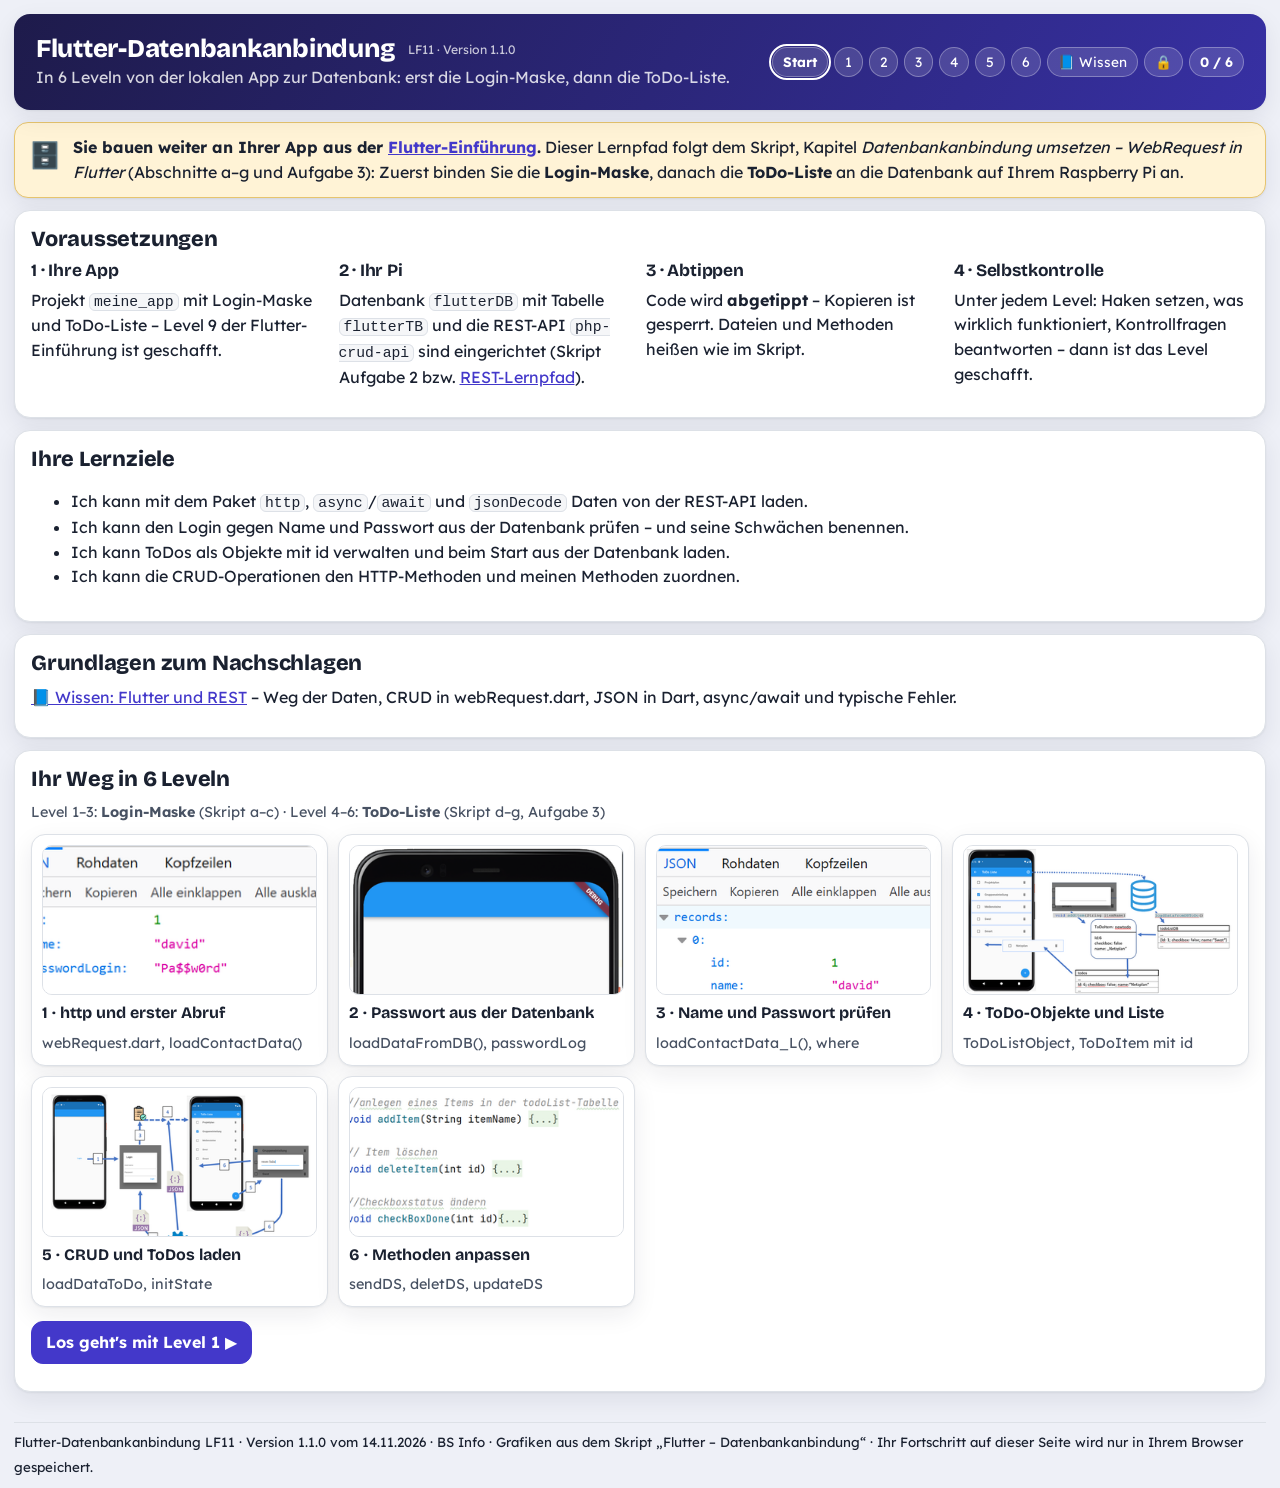
==== docs/datenbank/index.html @ 45075d6f "Datenbankanbindung: Ablaufdiagramm neu als animierte, große Grafik (Level 3, 5, 6; v1.1.0) Co-Author" ====
<!doctype html>
<html lang="de">
<head>
<meta charset="utf-8">
<meta name="viewport" content="width=device-width, initial-scale=1">
<title>Flutter-Datenbankanbindung LF11</title>
<meta name="version" content="1.0.0">
<meta name="description" content="In 6 Leveln Login-Maske und ToDo-Liste einer Flutter-App an eine Datenbank mit REST-API anbinden.">
<style>/* Look der Lernpakete (Lernpaket-Kompass 2).
   Bedienung und Aufbau sind für alle Pakete gleich; jedes Paket bekommt über
   PAKET.welt eine eigene Welt (Farben, Kulisse). Farben nur über Variablen.
   Die Akzentfarbe ist für Handlungsaufforderungen reserviert (Leitfaden C3).
   Schriften: Lexend (Text, für flüssiges Lesen entwickelt) und Bricolage Grotesque
   (Überschriften), beide SIL Open Font License (Lizenztexte in css/schrift/). */
@font-face{font-family:"Lexend";src:url([data-uri]) format("woff2");font-weight:400;font-display:swap}
@font-face{font-family:"Lexend";src:url([data-uri]) format("woff2");font-weight:700;font-display:swap}
@font-face{font-family:"Bricolage Grotesque";src:url([data-uri]) format("woff2");font-weight:700;font-display:swap}
@font-face{font-family:"Bricolage Grotesque";src:url([data-uri]) format("woff2");font-weight:800;font-display:swap}

:root{
  --card:#ffffff; --card2:#f5f6f8; --ink:#1a2130; --ink-soft:#485263; --muted:#6a7383; --line:#dde1e7;
  --ok:#178a4c; --ok-soft:#e3f4ea; --bad:#c93c3c; --bad-soft:#fce9e9; --warn:#a06c00; --warn-soft:#fff3d6;
  --canvas:#fbfcfd; --grid:#e8ebf0;
  --shadow:0 1px 2px rgba(20,30,50,.06),0 8px 24px rgba(20,30,50,.08); --r:16px;
  --schrift:"Lexend",system-ui,-apple-system,"Segoe UI",Roboto,Arial,sans-serif;
  --titel:"Bricolage Grotesque","Lexend",system-ui,sans-serif;
  /* Welt (Standard: technik) – wird über [data-thema] oder PAKET.welt.farbe überschrieben */
  --accent:#4338ca; --accent-ink:#fff; --accent-soft:#e8e7fb; --bg:#eef0f7;
  --kopf-a:#1e1b4b; --kopf-b:#3730a3; --deko:#22d3ee;
  --k1:#e3e5f3; --k2:#cfd2ea; --k3:#b9bde0;
}
[data-thema="wirtschaft"]{--accent:#0f766e;--accent-soft:#dcf1ee;--bg:#f4f0e8;--kopf-a:#0b3d3a;--kopf-b:#0f766e;--deko:#f59e0b;--k1:#ece4d6;--k2:#dfd3bf;--k3:#cdbfa7}
[data-thema="technik"]{--accent:#4338ca;--accent-soft:#e8e7fb;--bg:#eef0f7;--kopf-a:#1e1b4b;--kopf-b:#3730a3;--deko:#22d3ee;--k1:#e3e5f3;--k2:#cfd2ea;--k3:#b9bde0}
[data-thema="sprache"]{--accent:#be185d;--accent-soft:#fbe4ef;--bg:#f8f1f4;--kopf-a:#4a0d2e;--kopf-b:#9d174d;--deko:#fbbf24;--k1:#f1e2e9;--k2:#e6cdd9;--k3:#d6b3c4}
[data-thema="natur"]{--accent:#15803d;--accent-soft:#e0f2e6;--bg:#f0f4ec;--kopf-a:#0f3d22;--kopf-b:#166534;--deko:#facc15;--k1:#dfead7;--k2:#c9dcbd;--k3:#afc9a1}
[data-thema="gesundheit"]{--accent:#0e7490;--accent-soft:#dbf0f5;--bg:#eef5f6;--kopf-a:#0c3a47;--kopf-b:#0e7490;--deko:#fb7185;--k1:#dcebee;--k2:#c4dde2;--k3:#a9ccd3}
[data-thema="gestaltung"]{--accent:#c2410c;--accent-soft:#fde7dc;--bg:#f8f1ea;--kopf-a:#3b1306;--kopf-b:#9a3412;--deko:#a78bfa;--k1:#f1e3d6;--k2:#e6cfbb;--k3:#d6b59b}

*{box-sizing:border-box}
html,body{margin:0;color:var(--ink);background:var(--bg);font-family:var(--schrift);font-size:16px;line-height:1.55}
.app{max-width:1240px;margin:0 auto;padding:14px;display:flex;flex-direction:column;gap:12px;min-height:100vh}
.card{background:var(--card);border:1px solid var(--line);border-radius:var(--r);box-shadow:var(--shadow);padding:16px}
h1,h2,h3{font-family:var(--titel);letter-spacing:-.01em;line-height:1.2}
h1{font-size:1.6rem;margin:0;font-weight:800}
h2{font-size:1.35rem;margin:0 0 .5rem;font-weight:800}
h3{font-size:1.08rem;margin:1rem 0 .4rem;font-weight:700}
p{margin:.4rem 0 .7rem}
code{font-family:ui-monospace,Consolas,"Cascadia Mono",monospace;font-size:.92em;background:var(--card2);border:1px solid var(--line);border-radius:6px;padding:0 4px}

/* ---------- Kopf mit Welt ---------- */
.kopf{position:relative;overflow:hidden;display:flex;align-items:center;gap:16px;flex-wrap:wrap;color:#fff;border:0;min-height:96px;
  background:linear-gradient(120deg,var(--kopf-a),var(--kopf-b))}
.kopf .kopf-kulisse{position:absolute;inset:0;pointer-events:none;opacity:.22;--k1:rgba(255,255,255,.55);--k2:rgba(255,255,255,.8);--k3:#fff}
.kopf .kopf-kulisse svg{position:absolute;right:0;bottom:0;height:100%;width:62%}
.kopf>*{position:relative}
.kopf .logo{flex:0 0 auto}
.kopf .logo svg{display:block}
.kopf .titel{flex:1;min-width:200px}
.kopf h1{color:#fff}
.unter{color:rgba(255,255,255,.82)}
.version{font-family:var(--schrift);font-size:.48em;font-weight:400;color:rgba(255,255,255,.75);margin-left:.6em;white-space:nowrap;vertical-align:middle;letter-spacing:0}
.fortschritt{display:flex;gap:6px;flex-wrap:wrap;align-items:center}
.kopf .chip{background:rgba(255,255,255,.14);border-color:rgba(255,255,255,.3);color:#fff}
.kopf .chip.ok{background:rgba(255,255,255,.95);color:var(--ok);border-color:#fff}
.kopf button{background:rgba(255,255,255,.14);border-color:rgba(255,255,255,.35);color:#fff}
.kopf button:hover{background:rgba(255,255,255,.24);border-color:#fff}
.druckfuss{margin-top:18px;border-top:1px solid var(--line);padding-top:6px}
.chip{display:inline-flex;align-items:center;gap:6px;border-radius:999px;padding:3px 10px;font-size:.85rem;background:var(--card2);border:1px solid var(--line);color:var(--ink-soft)}
.chip.ok{background:var(--ok-soft);border-color:var(--ok);color:var(--ok)}

/* ---------- Navigation ---------- */
.tabs{display:flex;gap:6px;flex-wrap:wrap;padding:8px}
.tabs button{flex:0 0 auto;border-radius:999px;font-weight:700}
.tabs button.aktiv{background:var(--ink);color:#fff;border-color:var(--ink)}
.tabs button[aria-disabled="true"]{opacity:.5}
.pfad{display:flex;gap:0;align-items:center;flex-wrap:wrap;margin:0 0 4px;padding:0;list-style:none}
.pfad li{display:flex;align-items:center}
.pfad li+li::before{content:"";width:22px;height:3px;background:var(--line);border-radius:2px;margin:0 2px}
.pfad li.fertig+li::before{background:var(--ok)}
.pfad button{display:flex;align-items:center;gap:8px;border-radius:999px;padding:5px 12px 5px 5px;min-height:38px;background:var(--card);font-size:.92rem}
.pfad .nr{width:28px;height:28px;border-radius:50%;display:inline-flex;align-items:center;justify-content:center;background:var(--card2);border:2px solid var(--line);font-weight:700;font-size:.85rem}
.pfad li.fertig .nr{background:var(--ok);border-color:var(--ok);color:#fff}
.pfad button.aktiv{border-color:var(--ink);box-shadow:0 0 0 2px var(--ink) inset}
.pfad button.aktiv .nr{background:var(--ink);border-color:var(--ink);color:#fff}
.pfad .skip{font-size:.78rem;color:var(--muted)}
@media (max-width:760px){.pfad .titeltext{display:none}.pfad button.aktiv .titeltext{display:inline}}
main{display:block;outline:none}
main>*+*{margin-top:12px}
main:focus,main[tabindex]:focus-visible{outline:none}

/* ---------- Station: Mission, Bühne, Notiz ---------- */
.st-kopf{display:flex;align-items:flex-end;gap:12px;flex-wrap:wrap;justify-content:space-between;margin-bottom:8px}
.st-kopf .ort{font-size:.85rem;color:var(--muted);font-weight:700;text-transform:uppercase;letter-spacing:.05em}
.st-kopf h2{margin:0}
.mission{display:flex;gap:12px;align-items:flex-end;margin:0 0 12px}
.mission .mission-bild{width:74px;flex:0 0 auto}
.mission .mission-bild svg{display:block;width:100%;height:auto}
.mission .blase{position:relative;background:var(--accent-soft);border:2px solid var(--accent);border-radius:16px 16px 16px 4px;padding:10px 14px;font-size:1.04rem;max-width:820px}
@media (max-width:600px){.mission .mission-bild{width:48px}.mission{gap:8px}}
.mission .blase .name{display:block;font-size:.78rem;color:var(--accent);text-transform:uppercase;letter-spacing:.06em}
.sr{position:absolute;width:1px;height:1px;overflow:hidden;clip:rect(0 0 0 0);white-space:nowrap}
.mission .blase .reaktion:empty{display:none}
.mission .blase .reaktion .leitfrage{color:var(--ink);border-top:1px dashed var(--accent);padding-top:4px;margin-top:6px}
.mission .blase .leitfrage{display:block;font-weight:400;font-size:.9rem;color:var(--ink-soft);margin-top:4px}
.buehne-raster{display:grid;grid-template-columns:minmax(0,1fr) 300px;gap:12px;align-items:start}
.buehne-raster.ohne-notiz{grid-template-columns:minmax(0,1fr)}.buehne-raster.ohne-notiz>.notiz{display:none}
@media (max-width:980px){.buehne-raster{grid-template-columns:1fr}}
.buehne{background:var(--canvas);border:1px solid var(--line);border-radius:14px;padding:12px;min-height:320px;position:relative}
.buehne.demo{outline:3px dashed var(--deko);outline-offset:3px}
.notiz{display:flex;flex-direction:column;gap:10px;position:sticky;top:8px}
.notiz>.feld{background:var(--card);border:1px solid var(--line);border-radius:12px;padding:10px 12px}
.notiz .feldtitel{font-size:.78rem;font-weight:700;text-transform:uppercase;letter-spacing:.06em;color:var(--muted);margin-bottom:4px}
.notiz .live{border-color:var(--accent);background:var(--accent-soft)}
.notiz .live:empty{display:none}
.notiz details{margin:0;background:var(--card)}
.steuerung{display:flex;gap:8px;flex-wrap:wrap;align-items:center}
button.zeig{border-color:var(--deko);background:var(--card)}
button.zeig::before{content:"▶ ";color:var(--accent)}
.demoschritt{border-left:4px solid var(--deko);padding-left:10px}
.demoschritt .warum{color:var(--ink-soft);font-size:.92rem}
.nach{margin-top:12px}
.nach>details.check{background:var(--card)}
.nach>details.check[open]{background:var(--card)}
.zusatz{display:grid;grid-template-columns:repeat(auto-fit,minmax(260px,1fr));gap:10px;margin-top:10px}

/* ---------- Start: Szene mit Figur ---------- */
.hero{position:relative;border-radius:var(--r);overflow:hidden;background:linear-gradient(180deg,var(--card),var(--k1));border:1px solid var(--line);box-shadow:var(--shadow);isolation:isolate}
.hero .kit-kulisse{position:absolute;inset:0;width:100%;height:100%;z-index:-1;opacity:.9}
.hero-inhalt{display:flex;gap:18px;align-items:flex-end;padding:20px 20px 0;min-height:260px}
.hero-figur{width:170px;flex:0 0 auto}
.hero-figur svg{display:block;width:100%;height:auto}
.hero-text{flex:1;align-self:center;background:var(--card);border:2px solid var(--ink);border-radius:18px 18px 18px 4px;padding:14px 18px;margin-bottom:24px;box-shadow:var(--shadow);max-width:760px}
.hero-text .name{font-size:.8rem;font-weight:700;text-transform:uppercase;letter-spacing:.06em;color:var(--accent)}
.hero-text h2{font-size:1.7rem;margin:.1rem 0 .4rem}
@media (max-width:700px){.hero-inhalt{flex-direction:column;align-items:flex-start}.hero-figur{width:110px;order:2}.hero-text{margin-bottom:0}}

/* ---------- Spielrahmen (optional) ---------- */
.karte-mission{display:grid;grid-template-columns:minmax(0,1fr) minmax(0,1.3fr);gap:14px;align-items:center}
@media (max-width:860px){.karte-mission{grid-template-columns:1fr}}
@media (max-width:600px){.weltkarte text{font-size:20px}}
.weltkarte{position:relative;isolation:isolate;background:linear-gradient(160deg,var(--accent-soft),var(--card));border:1px solid var(--line);border-radius:14px;padding:10px;overflow:hidden}
.weltkarte>svg:last-child{position:relative;width:100%;height:auto;display:block}
.weltkarte .kit-kulisse{position:absolute;inset:0;width:100%;height:100%;opacity:.55}
.weltkarte .ort-knoten{cursor:pointer}
.weltkarte .ort-knoten:focus{outline:none}
.weltkarte .ort-knoten:focus-visible circle.ring{stroke:var(--ink);stroke-width:4}
.spielstand{font-family:var(--titel);font-weight:800}

/* ---------- Bedienelemente ---------- */
.auftrag{background:var(--accent-soft);border-left:5px solid var(--accent);border-radius:10px;padding:10px 14px;margin-bottom:12px;font-weight:700}
.auftrag .was{display:block;font-size:.8rem;text-transform:uppercase;letter-spacing:.06em;color:var(--accent);font-weight:700}
.raster{display:grid;grid-template-columns:minmax(0,1fr);gap:12px;align-items:start}
button{font:inherit;cursor:pointer;border-radius:12px;border:1px solid var(--line);background:var(--card2);color:var(--ink);padding:8px 14px;min-height:42px}
button:hover{border-color:var(--ink-soft)}
button:focus-visible,[tabindex]:focus-visible,input:focus-visible,textarea:focus-visible,select:focus-visible{outline:3px solid var(--accent);outline-offset:2px}
button.primaer{background:var(--accent);border-color:var(--accent);color:var(--accent-ink);font-weight:700}
button.primaer:hover{filter:brightness(1.08)}
button.lernheft-knopf{font-weight:700;border-width:2px;border-color:var(--accent)}
.lernheft-karte{border-left:4px solid var(--accent)}
button:disabled{opacity:.5;cursor:not-allowed}
.leiste{position:sticky;bottom:8px;display:flex;align-items:center;gap:10px;justify-content:flex-end;z-index:5}
.leiste .info{flex:1;color:var(--ink-soft);font-size:.92rem}
.fuss{color:var(--muted);font-size:.8rem;text-align:center}
.msg{border-radius:12px;padding:10px 12px;margin:.6rem 0;border:1px solid var(--line);background:var(--card2)}
.msg.ok{background:var(--ok-soft);border-color:var(--ok)}
.msg.bad{background:var(--bad-soft);border-color:var(--bad)}
.msg.warn{background:var(--warn-soft);border-color:var(--warn)}
.figur{display:flex;gap:10px;align-items:flex-end;margin:.6rem 0}
.figur .avatar{width:64px;flex:0 0 auto}
.figur .avatar svg{display:block;width:100%;height:auto}
.figur .blase{background:var(--card2);border:1px solid var(--line);border-radius:14px 14px 14px 4px;padding:10px 12px;position:relative}
.figur .name{font-size:.8rem;color:var(--muted);font-weight:700}
.badge{display:inline-block;font-size:.75rem;font-weight:700;border-radius:999px;padding:2px 8px;background:var(--card2);border:1px solid var(--line);color:var(--ink-soft);vertical-align:middle}
.badge.zaehlt-nicht{background:var(--warn-soft);border-color:var(--warn);color:var(--warn)}
details{border:1px solid var(--line);border-radius:12px;padding:8px 12px;margin:.6rem 0;background:var(--card2)}
details summary{cursor:pointer;font-weight:700}
.beispiel ol{margin:.4rem 0;padding-left:1.4rem}
.beispiel .warum,.warum{color:var(--ink-soft);font-size:.92rem}
.frage{border:1px solid var(--line);border-radius:12px;padding:12px;margin:.7rem 0;background:var(--card)}
.frage .ftext{font-weight:700;margin-bottom:.5rem}
.frage label.opt{display:flex;gap:8px;align-items:flex-start;padding:7px 9px;border-radius:10px;border:1px solid var(--line);cursor:pointer;margin:4px 0;background:var(--card)}
.frage label.opt:hover{border-color:var(--ink-soft)}
.frage label.opt:has(input:checked){border-color:var(--accent);background:var(--accent-soft)}
.frage label.opt.richtig{border-color:var(--ok);background:var(--ok-soft)}
.frage label.opt.falsch{border-color:var(--bad);background:var(--bad-soft)}
.frage .ofb{display:block;font-size:.9rem;color:var(--ink-soft);margin-left:28px}
input[type=text],input[type=number],textarea,select{font:inherit;border:1px solid var(--line);border-radius:10px;padding:7px 9px;background:#fff;color:var(--ink)}
.frage .zuordnen{display:grid;grid-template-columns:minmax(0,1fr) minmax(0,1fr);gap:6px 10px;align-items:center}
.frage .zuordnen select{width:100%}
.frage .knoepfe{display:flex;gap:8px;margin-top:.6rem;flex-wrap:wrap}
.hotspot svg{width:100%;max-width:560px;height:auto;display:block;touch-action:manipulation}
.hotspot .bereich{fill:transparent;stroke:transparent;stroke-width:3;cursor:pointer}
.hotspot .bereich:hover,.hotspot .bereich:focus{stroke:var(--ink-soft)}
.hotspot .bereich.gewaehlt{stroke:var(--accent);fill:rgba(47,111,222,.12)}
.hotspot .bereich.richtig{stroke:var(--ok);fill:rgba(31,157,85,.15)}
.hotspot .bereich.falsch{stroke:var(--bad);fill:rgba(214,69,69,.12)}
.tipps button{margin-right:6px}
.balken{height:10px;border-radius:999px;background:var(--grid);overflow:hidden}
.balken > span{display:block;height:100%;background:var(--ink-soft)}
.balken.ok > span{background:var(--ok)}
.balken.mittel > span{background:var(--warn)}
.lzzeile{display:grid;grid-template-columns:minmax(0,1fr) 140px 150px;gap:10px;align-items:center;padding:8px 0;border-bottom:1px solid var(--line)}
.lzzeile.se{grid-template-columns:minmax(0,1fr) auto}
@media (max-width:760px){.lzzeile,.lzzeile.se{grid-template-columns:1fr}}
.skala{display:flex;gap:4px;flex-wrap:wrap}
.skala label{border:1px solid var(--line);border-radius:10px;padding:4px 10px;cursor:pointer;background:var(--card2);white-space:nowrap}
.skala input{position:absolute;opacity:0;width:1px;height:1px}
.skala input:checked + span{font-weight:700}
.skala label:has(input:checked){background:var(--ink);color:#fff;border-color:var(--ink)}
.skala label:has(input:focus-visible){outline:3px solid var(--accent);outline-offset:2px}
.seite .card{position:sticky;top:8px}
.merk{display:grid;grid-template-columns:minmax(0,1fr) minmax(0,1fr);gap:8px 14px}
@media (max-width:700px){.merk{grid-template-columns:1fr}}
.merk textarea{width:100%;min-height:2.6em}
.muster{background:var(--ok-soft);border:1px solid var(--ok);border-radius:10px;padding:6px 9px}
.gesperrt{color:var(--muted)}
.klein{font-size:.88rem;color:var(--ink-soft)}
.noprint{}
table.tab{border-collapse:collapse;width:100%}
table.tab td,table.tab th{border:1px solid var(--line);padding:6px 8px;text-align:left;vertical-align:top}
.selbst,.mitdenken{border:1px dashed var(--ink-soft);border-radius:12px;padding:8px 10px;margin:.5rem 0;background:var(--card)}
.selbst textarea,.mitdenken textarea{width:100%;margin:.4rem 0}
.glossar-box{margin-top:1rem}
dl.glossar{margin:.4rem 0;display:grid;grid-template-columns:max-content minmax(0,1fr);gap:4px 12px}
dl.glossar dt{font-weight:700}
dl.glossar dd{margin:0}
@media (max-width:600px){dl.glossar{grid-template-columns:1fr}dl.glossar dd{margin-bottom:6px}}
@media (prefers-reduced-motion:reduce){*{animation:none!important;transition:none!important}}
@media print{
  .tabs,.leiste,.kopf .fortschritt,.noprint{display:none!important}
  .app{max-width:none;padding:0}
  .card{box-shadow:none}
  .kopf{color:#000;background:none;border:1px solid #ccc}.kopf h1,.unter,.version{color:#000}.kopf .kopf-kulisse{display:none}
}

/* ---------- Spielmodus (PAKET.spielwelt) ---------- */
.spielkarte{padding:10px}
.spielbuehne{position:relative;min-height:560px;border-radius:14px;overflow:hidden;background:var(--canvas);border:1px solid var(--line)}
.zwischenbilanz[hidden]{display:none}
</style>
<style>
.app{max-width:1280px}
.kopf{padding:20px 22px}
.kopf a.chip{text-decoration:none}
.kopf a.chip.ok{background:rgba(255,255,255,.95);color:var(--ok);border-color:#fff}
.kopf a.chip.aktiv{outline:2px solid #fff;outline-offset:1px;font-weight:700}
.zaehler{font-weight:700}
a{color:var(--accent)}
.sr{position:absolute;left:-9999px}
.klein{font-size:.9rem;color:var(--ink-soft)}
.knopf{display:inline-flex;align-items:center;gap:6px;border-radius:12px;border:1px solid var(--line);background:var(--card2);
  color:var(--ink);padding:8px 14px;min-height:42px;text-decoration:none;font-weight:700}
.knopf.primaer{background:var(--accent);border-color:var(--accent);color:var(--accent-ink)}
.ansicht{display:flex;flex-direction:column;gap:12px}
.js .ansicht[hidden]{display:none}
.level-kopf{display:flex;gap:14px;align-items:center}
.level-kopf h2{margin:0}
.nummer{flex:0 0 52px;height:52px;border-radius:14px;display:grid;place-items:center;font-family:var(--titel);
  font-weight:800;font-size:1.5rem;background:var(--accent);color:#fff}
.level.fertig .nummer{background:var(--ok)}
.stich{margin:0;color:var(--muted)}
.level-raster{display:grid;grid-template-columns:minmax(0,1fr) 380px;gap:12px;align-items:start}
.lp-seite{display:flex;flex-direction:column;gap:12px;position:sticky;top:12px}
.lp-seite h3,.grafik h3{margin-top:0}
.lp-auftrag{min-width:0}
.handys{display:flex;gap:10px;justify-content:center}
.handy{margin:0;flex:1;max-width:220px;min-width:0;text-align:center}
.handy .rahmen{display:block;width:100%;position:relative;background:#1a2130;border:0;border-radius:22px;padding:8px;
  box-shadow:var(--shadow);cursor:zoom-in;min-height:0}
.handy .rahmen:hover{background:#1a2130;outline:3px solid var(--accent)}
.bild{display:block;position:relative;border-radius:14px;overflow:hidden;background:#fff}
.bild img{display:block;width:100%;height:auto}
.marke{position:absolute;border:2px solid #f59e0b;border-radius:4px;box-shadow:0 0 0 1px rgba(255,255,255,.8);pointer-events:auto}
.marke-nr{position:absolute;transform:translate(-2px,-2px);min-width:18px;height:18px;border-radius:9px;background:#f59e0b;color:#1a2130;
  font-size:12px;font-weight:800;line-height:18px;text-align:center;box-shadow:0 1px 3px rgba(0,0,0,.35)}
.marke.marke-hl{border-width:3px;background:rgba(245,158,11,.22)}
.marke-nr.marke-hl{transform:translate(-2px,-2px) scale(1.25)}
.lupe{position:absolute;right:12px;bottom:12px;background:rgba(255,255,255,.9);border-radius:50%;width:28px;height:28px;
  display:grid;place-items:center;font-size:14px}
.auftrags-kasten{background:#fdecec;border:2px solid #f3b4b4;border-left:6px solid #d9534f;border-radius:14px;
  padding:4px 16px 8px;margin:12px 0}
.auftrags-kasten h3{color:#b42318;margin-top:.6rem}
.auftrags-kasten h3::before{content:"✏️ "}
.auftrags-kasten :not(pre)>code{background:#fff;color:#1a2130}
.ausschnitt{margin-top:8px;text-align:left}
.ausschnitt-titel{display:block;font-size:.78rem;font-weight:700;color:var(--ink-soft);margin-bottom:3px}
.ausschnitt-bild{display:block;width:100%;background-repeat:no-repeat;border:2px solid #f59e0b;border-radius:10px;background-color:#fef7ff}
.marken-legende{list-style:none;margin:6px 0 0;padding:0;text-align:left;font-size:.8rem;line-height:1.3}
.marken-legende li{display:flex;gap:6px;padding:3px 4px;border-radius:6px;cursor:default}
.marken-legende li span{color:#b45309;font-weight:800}
.marken-legende li.marke-hl{background:rgba(245,158,11,.2)}
#gross{border:0;border-radius:18px;padding:16px;max-width:min(860px,94vw);box-shadow:var(--shadow)}
#gross::backdrop{background:rgba(15,20,35,.6)}
.gross-inhalt{display:grid;grid-template-columns:minmax(0,360px) minmax(0,1fr);gap:18px;align-items:start}
.gross-inhalt .bild{border:8px solid #1a2130;border-radius:22px}
.gross-inhalt .marken-legende{font-size:.95rem}
.gross-inhalt h3{margin-top:0}
#gross form{text-align:right;margin-top:10px}
@media (max-width:600px){.gross-inhalt{grid-template-columns:1fr}}
.handy figcaption{font-size:.82rem;color:var(--ink-soft);margin-top:6px;line-height:1.3}
/* Widget-Baum */
.baum,.baum ul{list-style:none;margin:0;padding:0}
.baum ul{margin-left:14px;padding-left:12px;border-left:2px solid var(--line)}
.baum li{position:relative;padding:3px 0}
.baum ul>li::before{content:"";position:absolute;left:-12px;top:16px;width:10px;border-top:2px solid var(--line)}
.knoten{display:inline-flex;flex-wrap:wrap;align-items:baseline;gap:6px;padding:3px 9px;border-radius:9px;
  border:1px solid var(--line);background:var(--card2);font-size:.86rem}
.knoten small{color:var(--muted);font-size:.78rem}
.knoten.stateless{background:#e3eefc;border-color:#9fc0ef}
.knoten.stateful{background:#fde7dc;border-color:#f0a98a}
.knoten.state{background:#fff3d6;border-color:#e6c46e}
.knoten.neu{box-shadow:0 0 0 2px var(--accent)}
.neu-marke{font-style:normal;font-size:.68rem;font-weight:700;color:#fff;background:var(--accent);border-radius:6px;padding:0 5px}
.legende{display:flex;gap:6px;flex-wrap:wrap;margin:.8rem 0 0}
/* Grafiken */
.kette{display:flex;flex-wrap:wrap;align-items:stretch;gap:8px}
.schritt-box{flex:1 1 120px;display:flex;flex-direction:column;gap:2px;padding:10px 12px;border-radius:12px;
  background:var(--accent-soft);border:1px solid var(--line)}
.schritt-box b{font-family:ui-monospace,Consolas,monospace;font-size:.92rem}
.schritt-box span{font-size:.84rem;color:var(--ink-soft)}
.pfeil{align-self:center;font-size:1.4rem;color:var(--accent);font-weight:800}
.pfeil.kreis{font-size:.95rem}
.schachtel{border-radius:12px;padding:30px 14px 14px;position:relative;border:2px dashed var(--ink-soft)}
.schachtel .etikett{position:absolute;top:6px;left:10px;font-size:.8rem;font-weight:700;font-family:ui-monospace,monospace}
.s1{background:#fff;max-width:520px}.s2{background:#bdbdbd;border-style:solid}.s3{background:#d6d6d6}
.s4{background:#fff;border:2px solid var(--ink);padding:8px;text-align:center;font-weight:700;max-width:140px;margin:auto}
.zwei{display:flex;gap:10px;align-items:center;flex-wrap:wrap}
.kasten{flex:1 1 220px;padding:12px 14px;border-radius:14px;border:2px solid var(--line);background:var(--card2)}
.kasten b{display:block;font-family:ui-monospace,monospace}
.kasten small{color:var(--ink-soft)}
.kasten ul{margin:.4rem 0 0;padding-left:1.1rem;font-size:.9rem}
.kasten.stateful{background:#fde7dc;border-color:#f0a98a}
.kasten.state{background:#fff3d6;border-color:#e6c46e}
.kasten.stateless{background:#e3eefc;border-color:#9fc0ef}
.kasten table{margin-top:6px;font-size:.88rem}
.verbindung{display:flex;flex-direction:column;align-items:center;font-size:1.6rem;color:var(--accent);font-weight:800}
.verbindung code{font-size:.8rem}
.ebenen{display:flex;flex-direction:column;gap:8px;max-width:640px}
.ebenen .kasten{flex:none}
.runter{display:flex;justify-content:space-between;gap:10px;flex-wrap:wrap;font-size:.88rem;padding:4px 18px}
.runter span{color:var(--accent);font-weight:700}
.runter .hoch{color:var(--ok)}
.reihe-demo{display:flex;gap:6px;max-width:560px;border:2px dashed var(--ink-soft);border-radius:12px;padding:8px}
.zelle{display:flex;flex-direction:column;align-items:center;justify-content:center;gap:4px;padding:8px 10px;
  border-radius:10px;background:var(--card2);border:1px solid var(--line);font-size:1.1rem}
.zelle.breit{flex:1;align-items:flex-start;background:var(--accent-soft)}
.zelle small{font-size:.74rem;color:var(--ink-soft)}
.cb{width:18px;height:18px;border:2px solid var(--ink);border-radius:3px}
.liste-demo{display:flex;flex-wrap:wrap;gap:6px;align-items:center;margin-top:12px}
.idx{border:1px solid var(--line);background:var(--card2);border-radius:8px;padding:4px 8px;font-family:ui-monospace,monospace;font-size:.86rem}
.idx i{color:var(--muted);font-style:normal;margin-right:4px}
.kl{background:#e3eefc;border:1px solid #9fc0ef;border-radius:8px;padding:4px 8px;font-size:.86rem}
.lp-fuss{display:flex;justify-content:space-between;align-items:center;gap:10px;flex-wrap:wrap}
.pruefen{display:flex;gap:10px;align-items:center;flex-wrap:wrap}
.level.fertig button.erledigt{background:var(--ok);border-color:var(--ok);color:#fff}
pre{background:#1a2130;color:#e8ebf0;border-radius:12px;padding:12px 14px;overflow-x:auto;font-size:.86rem}
pre code{background:none;border:0;color:inherit;padding:0}
blockquote{margin:.8rem 0;padding:10px 14px;border-left:4px solid var(--deko);background:var(--accent-soft);border-radius:0 12px 12px 0}
blockquote p{margin:0}
table{border-collapse:collapse;width:100%}
td,th{border:1px solid var(--line);padding:5px 9px;text-align:left;vertical-align:top}
th{background:var(--card2)}
summary{cursor:pointer;font-weight:700}
details.loesung{margin-top:14px;border-color:var(--ok)}
.start-raster{display:grid;grid-template-columns:repeat(auto-fit,minmax(230px,1fr));gap:12px}
.start-raster h3{margin-top:0}
.uebersicht{display:grid;grid-template-columns:repeat(4,minmax(0,1fr));gap:10px}
.uebersicht a{display:flex;flex-direction:column;gap:6px;text-decoration:none;color:var(--ink);background:var(--card);
  border:1px solid var(--line);border-radius:14px;padding:10px;box-shadow:var(--shadow)}
.uebersicht img{width:100%;height:150px;object-fit:cover;object-position:top;border-radius:10px;border:1px solid var(--line)}
.uebersicht b{font-family:var(--titel)}
.uebersicht .fertig-marke{display:none;color:var(--ok);font-weight:700;font-size:.85rem}
.uebersicht a.ok .fertig-marke{display:inline}
.echt{display:flex;gap:12px;align-items:flex-start;background:var(--warn-soft);border:1px solid #e6c46e;border-radius:14px;padding:12px 14px}
.echt span{font-size:1.6rem}
/* ---------- Wissensseite ---------- */
.inhalt-navi{display:flex;flex-wrap:wrap;gap:6px}
.inhalt-navi a{text-decoration:none;border:1px solid var(--line);background:var(--card2);border-radius:999px;padding:4px 12px;font-size:.88rem}
.anatomie{display:grid;grid-template-columns:minmax(0,1.1fr) minmax(0,1fr);gap:14px;align-items:start}
.anatomie pre{margin:0}
.zwei-code>div pre+.code-titel{margin-top:12px}
.code-titel{margin:0 0 4px;font-weight:700;font-size:.85rem;display:inline-block;padding:2px 10px;border-radius:8px}
.code-titel.stateful{background:#fde7dc}.code-titel.state{background:#fff3d6}
.m{display:inline-block;width:1.4em;color:#fbbf24;font-weight:700}
.marken{margin:0;padding-left:0;list-style:none;counter-reset:m}
.marken li{counter-increment:m;position:relative;padding:6px 0 6px 34px;border-bottom:1px solid var(--line);font-size:.93rem}
.marken li::before{content:counter(m);position:absolute;left:0;top:6px;width:24px;height:24px;border-radius:50%;
  background:#fbbf24;color:#1a2130;font-weight:800;display:grid;place-items:center;font-size:.8rem}
.vergleich th.stateless{background:#e3eefc}.vergleich th.stateful{background:#fde7dc}
.vergleich-bild{margin-top:10px}
.leben{display:flex;flex-direction:column;gap:6px;max-width:620px;margin:10px 0}
.station{display:flex;flex-direction:column;padding:10px 14px;border-radius:12px;background:var(--card2);border:1px solid var(--line);position:relative}
.station b{font-family:ui-monospace,monospace}
.station span{font-size:.88rem;color:var(--ink-soft)}
.station+.station::before{content:"↓";position:absolute;top:-17px;left:22px;color:var(--accent);font-weight:800}
.station.schleife{background:var(--accent-soft);border-color:var(--accent)}
.zurueck{margin-top:6px;font-size:.88rem;color:var(--accent);font-weight:700}
.entscheidung .frage{padding:12px 14px;border-radius:12px;background:var(--warn-soft);border:1px solid #e6c46e;margin-bottom:8px}
.antworten{display:flex;gap:10px;flex-wrap:wrap}
.wissen-link{margin:14px 0 0}
/* ---------- Baukästen ---------- */
.baukasten{display:grid;grid-template-columns:200px 230px minmax(0,1fr);gap:16px;align-items:start}
.bk-steuer{display:flex;flex-direction:column;gap:8px}
.bk-titel{margin:0;font-weight:700}
.bk-schalter{display:flex;gap:8px;align-items:center;cursor:pointer;font-size:.9rem}
.bk-schalter input{width:18px;height:18px;accent-color:var(--accent)}
.bk-feld{display:flex;flex-direction:column;gap:3px;font-size:.85rem;color:var(--ink-soft)}
.bk-feld input[type=text],.bk-feld select{font:inherit;color:var(--ink);padding:6px 8px;border-radius:8px;border:1px solid var(--line);background:var(--card)}
.bk-feld[hidden]{display:none}
.bk-handy{background:#1a2130;border-radius:26px;padding:9px;box-shadow:var(--shadow)}
.bk-schirm{position:relative;height:400px;border-radius:17px;overflow:hidden;background:#fef7ff;display:flex;flex-direction:column;
  font-family:Roboto,system-ui,sans-serif;color:#1d1b20;outline:3px solid transparent;outline-offset:-3px}
.bk-schirm.hl,.bk-schirm .hl{outline:3px solid #f59e0b!important;outline-offset:-3px;box-shadow:0 0 0 4px rgba(245,158,11,.25)}
.bk-schirm [data-teil]{cursor:pointer}
.m-appbar{flex:0 0 auto;display:flex;align-items:center;gap:8px;padding:14px 12px;font-size:1.05rem;background:#fef7ff}
.m-menu{border:0;background:none;font-size:1.1rem;padding:0 4px;min-height:0;color:inherit}
.m-body{flex:1;display:grid;place-items:center;padding:8px;font-size:.88rem;text-align:center}
.m-body.leer{color:#999}
.m-fab{position:absolute;right:14px;bottom:14px;width:46px;height:46px;min-height:0;border-radius:14px;border:0;background:#eaddff;
  color:#21005d;font-size:1.5rem;box-shadow:0 3px 6px rgba(0,0,0,.25);padding:0}
.m-bottom{flex:0 0 auto;display:flex;justify-content:space-around;padding:8px 0 10px;background:#f3edf7;font-size:.72rem}
.m-bottom~.m-fab{bottom:76px}
.m-ziel{display:flex;flex-direction:column;align-items:center;gap:2px}
.m-ziel i{font-style:normal;font-size:1rem;padding:2px 16px;border-radius:12px}
.m-ziel.aktiv i{background:#e8def8}
.m-schleier{position:absolute;inset:0;background:rgba(0,0,0,.35)}
.m-drawer{position:absolute;top:0;bottom:0;left:0;width:72%;background:#f7f2fa;padding:22px 16px;display:flex;flex-direction:column;gap:14px;
  border-radius:0 16px 16px 0;font-size:.9rem}
.l-body{flex:1;display:flex;flex-direction:column;min-height:0}
.l-padding,.l-farbe,.l-center{flex:1;display:flex;flex-direction:column;min-height:0}
.l-padding{background:repeating-linear-gradient(45deg,#fef7ff,#fef7ff 6px,#f1e6f5 6px,#f1e6f5 12px)}
.l-center{align-items:center;justify-content:center}
.l-text{align-self:flex-start;font-size:.85rem}
.l-center>.l-text{align-self:center}
.l-liste{display:flex;gap:4px}
.l-column{flex-direction:column;flex:1;align-self:flex-start}
.l-center>.l-column{align-self:center}
.l-row{flex-direction:row;align-self:stretch}
.l-kind{background:#fff;border:1px solid #79747e;border-radius:6px;padding:4px 10px;font-size:.8rem}
.bk-rechts{display:flex;flex-direction:column;gap:10px;min-width:0}
.bk-codeleiste{display:flex;justify-content:space-between;align-items:center;gap:8px;flex-wrap:wrap}
.bk-kopieren{min-height:34px;padding:4px 12px;font-size:.85rem}
.bk-zeile.rahmen-zeile{color:#9aa4b8}
.bk-zeile.rahmen-zeile.hl{color:#fff}
.bk-spielwiese{margin:0}
.bk-code{margin:0;font-size:.8rem;line-height:1.5}
.bk-zeile{display:inline-block;width:100%;border-radius:4px;cursor:pointer}
.bk-zeile.hl{background:rgba(245,158,11,.35)}
.bk-info{padding:10px 12px;border-radius:12px;background:var(--accent-soft);font-size:.9rem;min-height:3.2em}
@media (max-width:1100px){.baukasten{grid-template-columns:200px minmax(0,1fr)}.bk-rechts{grid-column:1/-1}}
@media (max-width:620px){.baukasten{grid-template-columns:minmax(0,1fr)}.bk-handy{width:100%;max-width:250px;margin:auto}.anatomie{grid-template-columns:minmax(0,1fr)}}
@media (max-width:980px){.level-raster{grid-template-columns:1fr}.lp-seite{position:static;order:-1}}
@media (max-width:700px){.uebersicht{grid-template-columns:repeat(2,minmax(0,1fr))}}
@media (max-width:600px){table{display:block;overflow-x:auto;max-width:100%}p code,li code,td code{overflow-wrap:anywhere}.app{padding:10px}.kopf{padding:16px}}

.selbstkontrolle h4{margin:.9rem 0 .4rem}
.sk-liste,.sk-optionen{list-style:none;margin:0;padding:0;display:flex;flex-direction:column;gap:6px}
.sk-liste label,.sk-optionen label{display:flex;gap:10px;align-items:flex-start;padding:8px 12px;border:1px solid var(--line);border-radius:12px;background:#fff;cursor:pointer;line-height:1.35}
.sk-liste input,.sk-optionen input{margin-top:3px;flex:none;width:18px;height:18px;accent-color:var(--accent)}
.sk-liste input:checked+*,.sk-liste label:has(input:checked){background:#e7f6ec;border-color:#9bd3ad}
.sk-frage{margin:0 0 12px}
.sk-frage p{margin:.3rem 0}
.sk-feedback{min-height:1.2em;font-size:.92rem}
.sk-frage.richtig .sk-feedback{color:#166534}
.sk-frage.falsch .sk-feedback{color:#b42318}
.sk-frage.richtig label:has(input:checked){background:#e7f6ec;border-color:#9bd3ad}
.sk-frage.falsch label:has(input:checked){background:#fdecec;border-color:#f3b4b4}
button.erledigt:disabled{opacity:.55;cursor:not-allowed}
.sk-status{font-size:.9rem;color:var(--ink-soft)}
/* Kopierschutz: Code wird abgetippt */
pre,code,.kette,.term,.browser{-webkit-user-select:none;user-select:none}
.kopier-hinweis{position:fixed;left:50%;bottom:24px;transform:translateX(-50%);background:#1a2130;color:#fff;padding:10px 18px;border-radius:12px;box-shadow:0 6px 24px rgba(0,0,0,.25);z-index:50;font-size:.95rem}
</style>
<style>
.handy.breit{max-width:100%;flex:1 1 100%}
.handy.breit .rahmen{background:#fff;border:1px solid var(--line);border-radius:12px;padding:6px}
.handy.breit .rahmen:hover{background:#fff}
.handy.breit img{width:100%;height:auto;display:block;border-radius:8px}
.lp-seite .handys{flex-direction:column;align-items:stretch}
.handy:not(.breit) img{width:100%;height:auto;display:block;border-radius:14px}

.ab-ablauf{margin:0;width:100%}
.ab-svg{width:100%;height:auto;display:block;font-family:inherit}
.ab-svg text{text-anchor:middle;fill:#1a2130}
.ab-svg .ab-links{text-anchor:start}
.ab-svg .ab-t{font-size:22px;font-weight:700}
.ab-svg .ab-k{font-size:16px;fill:#485263}
.ab-svg .ab-hell{fill:#fff}
.ab-svg .ab-handy{fill:#fff;stroke:#1a2130;stroke-width:6}
.ab-svg .ab-leiste{fill:#2f6fd6}
.ab-svg .ab-leiste-t{fill:#fff;font-size:18px;font-weight:700;text-anchor:start}
.ab-svg .ab-dialog{fill:#fff;stroke:#9aa3b2;stroke-width:2;filter:drop-shadow(0 4px 8px rgba(0,0,0,.18))}
.ab-svg .ab-feld{stroke:#9aa3b2;stroke-width:2}
.ab-svg .ab-feld.an{stroke:#2f6fd6;stroke-width:3}
.ab-svg .ab-knopf{fill:#e8f0fd;stroke:#2f6fd6;stroke-width:2}
.ab-svg .ab-knopf-t{font-size:16px;font-weight:700;fill:#2f6fd6}
.ab-svg .ab-item{font-size:16px;text-anchor:start}
.ab-svg .ab-check{fill:#fff;stroke:#485263;stroke-width:2}
.ab-svg .ab-check.an{fill:#2f6fd6;stroke:#2f6fd6}
.ab-svg .ab-haken{fill:none;stroke:#fff;stroke-width:3}
.ab-svg .ab-fab{fill:#2f6fd6}
.ab-svg .ab-fab-t{fill:#fff;font-size:28px;font-weight:700}
.ab-svg .ab-db{fill:#e8f0fd;stroke:#2f6fd6;stroke-width:4}
.ab-svg .ab-api{fill:#2f6fd6}
.ab-svg .ab-linie{fill:none;stroke:#2f6fd6;stroke-width:5;stroke-linecap:round}
.ab-svg .ab-sql .ab-linie{stroke:#485263;stroke-width:3}
.ab-svg .ab-nr{fill:#fff;stroke:#1a2130;stroke-width:2.5}
.ab-svg .ab-nr-t{font-size:20px;font-weight:700}
.ab-svg .fokus .ab-nr{fill:#fde68a;stroke:#b45309}
.ab-svg .ab-paket rect{fill:#6d4aa6}
.ab-svg .ab-paket text{fill:#fff;font-size:15px;font-weight:700}
.ab-steuer{display:flex;gap:12px;align-items:center;flex-wrap:wrap;margin:8px 0}
.ab-play{border:1px solid var(--line,#d9dde5);background:#fff;border-radius:999px;padding:6px 14px;cursor:pointer;font:inherit}
.ab-liste{list-style:none;margin:0;padding:0;display:grid;grid-template-columns:repeat(auto-fit,minmax(230px,1fr));gap:8px}
.ab-liste button{display:flex;gap:10px;align-items:flex-start;width:100%;text-align:left;font:inherit;line-height:1.35;
  background:#fff;border:1px solid var(--line,#d9dde5);border-radius:12px;padding:8px 10px;cursor:pointer;color:inherit}
.ab-liste button.fokus{border-color:#e0b85a}
.ab-liste button.aktiv{background:#e8f0fd;border-color:#2f6fd6;box-shadow:0 0 0 2px #2f6fd6 inset}
.ab-num{flex:none;width:28px;height:28px;border-radius:50%;border:2px solid #1a2130;display:grid;place-items:center;font-weight:700}
.ab-liste button.fokus .ab-num{background:#fde68a;border-color:#b45309}
</style>
</head>
<body data-thema="technik">
<div class="app">
  <header class="card kopf">
    <div class="titel">
      <h1>Flutter-Datenbankanbindung <span class="version">LF11 · Version 1.1.0</span></h1>
      <div class="unter">In 6 Leveln von der lokalen App zur Datenbank: erst die Login-Maske, dann die ToDo-Liste.</div>
    </div>
    <nav class="fortschritt" aria-label="Level"><a class="chip" href="#start" data-ziel="start">Start</a><a class="chip" href="#level-1" data-ziel="level-1">1</a><a class="chip" href="#level-2" data-ziel="level-2">2</a><a class="chip" href="#level-3" data-ziel="level-3">3</a><a class="chip" href="#level-4" data-ziel="level-4">4</a><a class="chip" href="#level-5" data-ziel="level-5">5</a><a class="chip" href="#level-6" data-ziel="level-6">6</a><a class="chip" href="#wissen" data-ziel="wissen" title="Wissen: REST, JSON und async">📘 Wissen</a><a class="chip" href="#loesungen" data-ziel="loesungen" title="Musterlösungen">🔒</a><span class="chip zaehler" id="zaehler">0 / 6</span></nav>
  </header>
<section class="ansicht" id="start">
    <div class="card echt"><span aria-hidden="true">🗄️</span><div>
      <b>Sie bauen weiter an Ihrer App aus der <a href="../flutter/">Flutter-Einführung</a>.</b> Dieser Lernpfad folgt dem Skript, Kapitel
      <i>Datenbankanbindung umsetzen – WebRequest in Flutter</i> (Abschnitte a–g und Aufgabe 3): Zuerst binden Sie die <b>Login-Maske</b>,
      danach die <b>ToDo-Liste</b> an die Datenbank auf Ihrem Raspberry Pi an.</div></div>
    <div class="card"><h2>Voraussetzungen</h2>
      <div class="start-raster">
        <div><h3>1 · Ihre App</h3><p>Projekt <code>meine_app</code> mit Login-Maske und ToDo-Liste – Level 9 der Flutter-Einführung ist geschafft.</p></div>
        <div><h3>2 · Ihr Pi</h3><p>Datenbank <code>flutterDB</code> mit Tabelle <code>flutterTB</code> und die REST-API <code>php-crud-api</code> sind eingerichtet (Skript Aufgabe 2 bzw. <a href="https://bnbsinfo.github.io/lf11_lernpfade/rest/">REST-Lernpfad</a>).</p></div>
        <div><h3>3 · Abtippen</h3><p>Code wird <b>abgetippt</b> – Kopieren ist gesperrt. Dateien und Methoden heißen wie im Skript.</p></div>
        <div><h3>4 · Selbstkontrolle</h3><p>Unter jedem Level: Haken setzen, was wirklich funktioniert, Kontrollfragen beantworten – dann ist das Level geschafft.</p></div>
      </div></div>
    <div class="card"><h2>Ihre Lernziele</h2><ul>
      <li>Ich kann mit dem Paket <code>http</code>, <code>async</code>/<code>await</code> und <code>jsonDecode</code> Daten von der REST-API laden.</li>
      <li>Ich kann den Login gegen Name und Passwort aus der Datenbank prüfen – und seine Schwächen benennen.</li>
      <li>Ich kann ToDos als Objekte mit id verwalten und beim Start aus der Datenbank laden.</li>
      <li>Ich kann die CRUD-Operationen den HTTP-Methoden und meinen Methoden zuordnen.</li></ul></div>
    <div class="card"><h2>Grundlagen zum Nachschlagen</h2>
      <p><a href="#wissen">📘 Wissen: Flutter und REST</a> – Weg der Daten, CRUD in webRequest.dart, JSON in Dart, async/await und typische Fehler.</p></div>
    <div class="card"><h2>Ihr Weg in 6 Leveln</h2><p class="klein">Level 1–3: <b>Login-Maske</b> (Skript a–c) · Level 4–6: <b>ToDo-Liste</b> (Skript d–g, Aufgabe 3)</p><div class="uebersicht"><a href="#level-1" data-ziel="level-1"><img src="[data-uri]" alt="" loading="lazy"><b>1 · http und erster Abruf</b><span class="klein">webRequest.dart, loadContactData()</span><span class="fertig-marke">✓ geschafft</span></a><a href="#level-2" data-ziel="level-2"><img src="[data-uri]" alt="" loading="lazy"><b>2 · Passwort aus der Datenbank</b><span class="klein">loadDataFromDB(), passwordLog</span><span class="fertig-marke">✓ geschafft</span></a><a href="#level-3" data-ziel="level-3"><img src="[data-uri]" alt="" loading="lazy"><b>3 · Name und Passwort prüfen</b><span class="klein">loadContactData_L(), where</span><span class="fertig-marke">✓ geschafft</span></a><a href="#level-4" data-ziel="level-4"><img src="[data-uri]" alt="" loading="lazy"><b>4 · ToDo-Objekte und Liste</b><span class="klein">ToDoListObject, ToDoItem mit id</span><span class="fertig-marke">✓ geschafft</span></a><a href="#level-5" data-ziel="level-5"><img src="[data-uri]" alt="" loading="lazy"><b>5 · CRUD und ToDos laden</b><span class="klein">loadDataToDo, initState</span><span class="fertig-marke">✓ geschafft</span></a><a href="#level-6" data-ziel="level-6"><img src="[data-uri]" alt="" loading="lazy"><b>6 · Methoden anpassen</b><span class="klein">sendDS, deletDS, updateDS</span><span class="fertig-marke">✓ geschafft</span></a></div>
      <p style="margin-top:14px"><a class="knopf primaer" href="#level-1">Los geht's mit Level 1 ▶</a></p></div>
  </section>
<section class="ansicht level" id="level-1" data-level="1">
  <div class="card level-kopf">
    <span class="nummer" aria-hidden="true">1</span>
    <div><h2>Level 1 – http einbinden und erster Abruf</h2><p class="stich">webRequest.dart – ein Datensatz aus flutterTB kommt in der Konsole an</p></div>
  </div>
  <div class="level-raster">
    <div class="card lp-auftrag"><p><strong>Ziel:</strong> Ihre App holt zum ersten Mal Daten vom Raspberry Pi: den ersten Benutzer der Tabelle <code>flutterTB</code>. Noch ändert sich auf dem Bildschirm nichts – das Ergebnis erscheint in der Konsole.</p>
<p><strong>Sie ändern:</strong> <code>pubspec.yaml</code>, <code>AndroidManifest.xml</code>, neu: <code>lib/webRequest.dart</code>, <code>lib/my_login.dart</code> · <strong>Skript:</strong> Datenbankanbindung umsetzen – a: Einbinden der http-Erweiterung, b: Passwort aus der Datenbank auslesen (erster Teil)</p>
<div class="auftrags-kasten"><h3>Auftrag</h3>
<ol type="1"><li>Testen Sie im Browser beide Adressen aus dem Skript – mit der IP <b>Ihres</b> Pi: <code>…/records/flutterTB/1</code> und <code>…/records/flutterTB/</code>.</li><li>Öffnen Sie <code>meine_app</code>. Im Terminal: <code>flutter pub add http</code>.</li><li><code>android/app/src/main/AndroidManifest.xml</code>: Internet und unverschlüsseltes HTTP erlauben (siehe unten – nicht im Skript, aber für Android nötig).</li><li>Erstellen Sie die neue Dart-Datei <code>lib/webRequest.dart</code>: Paket importieren, IP als Konstante, Methode <code>loadContactData()</code>.</li><li><code>my_login.dart</code>: <code>webRequest.dart</code> importieren und zum Test in <code>initState()</code> <code>loadContactData()</code> aufrufen und das Ergebnis mit <code>print</code> ausgeben.</li><li>App neu starten (kein Hot Reload – <code>initState</code> läuft nur beim Start) und die Konsole lesen.</li></ol>
</div><h3>Erklärt – was passiert hier?</h3>
<p><strong>Die Adresse der REST-API</strong> besteht aus vier Teilen (Skript, Abbildung zur URL):</p>
<table>
<thead><tr><th>Teil</th><th>Beispiel</th></tr></thead>
<tbody><tr><td>ServerAdresse/IP</td><td><code>http://192.168.0.10</code></td></tr><tr><td>Ordner-API</td><td><code>/php-crud-api/api.php/records</code></td></tr><tr><td>DB-Tabelle</td><td><code>/flutterTB</code></td></tr><tr><td>Datensatz (ID/PK)</td><td><code>/1</code> – ohne: alle Datensätze</td></tr></tbody>
</table>
<p><strong>Ein Paket für HTTP.</strong> Flutter selbst kann keine Webanfragen – das übernimmt das Paket <code>http</code>. Alle Zugriffe auf die Datenbank sammeln Sie in <code>webRequest.dart</code>.</p>
<p><strong>Android braucht eine Erlaubnis</strong> für Anfragen an <code>http://</code>-Adressen:</p>
<pre><code>&lt;manifest xmlns:android=&quot;http://schemas.android.com/apk/res/android&quot;&gt;
    &lt;uses-permission android:name=&quot;android.permission.INTERNET&quot;/&gt;
    &lt;application
        android:label=&quot;meine_app&quot;
        android:usesCleartextTraffic=&quot;true&quot;
        ...&gt;</code></pre><p>Ein einzelner Datensatz lässt sich direkt in eine <code>Map</code> umwandeln. Die Daten kommen zeitverzögert an – deshalb ist die Methode <code>async</code> und gibt ein <code>Future</code> zurück:</p>
<pre class="dart"><code>import &#x27;dart:convert&#x27;;

import &#x27;package:http/http.dart&#x27; as http;

// IP-Adresse Ihres Raspberry Pi – nur hier ändern
const String ip = &#x27;192.168.0.10&#x27;;

// einen Datensatz (den ersten) der Tabelle flutterTB abrufen
Future&lt;Map&gt; loadContactData() async { // asynchrone Methode
  var url = Uri.parse(&#x27;http://$ip/php-crud-api/api.php/records/flutterTB/1&#x27;);
  var response = await http.get(url); // await wartet, bis die Daten da sind
  var responseJson = jsonDecode(response.body); // wandelt den JSON in eine Map um
  return responseJson;
}</code></pre><table>
<thead><tr><th>Baustein</th><th>Bedeutung</th></tr></thead>
<tbody><tr><td><code>Future&lt;Map&gt;</code></td><td>die Map kommt <b>später</b> – wie eine Abholnummer</td></tr><tr><td><code>await http.get(url)</code></td><td>wartet, bis der Server geantwortet hat – die App bleibt bedienbar</td></tr><tr><td><code>jsonDecode</code></td><td>wandelt den JSON-Text in eine Dart-<code>Map</code> um</td></tr></tbody>
</table>
<p><strong>Die IP steht nur einmal oben</strong> (<code>$ip</code> in der Adresse). Im Skript steht sie in jeder Adresse – so müssen Sie sie nur an einer Stelle ändern.</p>
<p>Zum Test in der Login-Maske:</p>
<pre class="dart"><code>@override
void initState() {
  super.initState();
  loadContactData().then((data) {
    print(data);                   // erscheint in der Konsole (Run/Debug)
    print(data[&#x27;passwordLogin&#x27;]);
  });
}</code></pre><details><summary>Tipp – „Cleartext HTTP traffic … not permitted“?</summary>
<p>Es fehlt <code>android:usesCleartextTraffic="true"</code> im <code>&lt;application&gt;</code>-Tag. Danach die App komplett neu starten.</p>
</details><details><summary>Tipp – „SocketException“ oder „Connection refused“?</summary>
<p>IP falsch, Pi aus oder nicht im selben Netz. Testen Sie dieselbe Adresse zuerst im Browser.</p>
</details><details><summary>Tipp – Fehlermeldung zum Primärschlüssel bei flutterTB/1?</summary>
<p>Die REST-API findet einen Datensatz nur über den Primärschlüssel: <code>ALTER TABLE flutterTB ADD PRIMARY KEY (id);</code></p>
</details><details><summary>Tipp – Blaue Hinweise der IDE zu <code>webRequest.dart</code> oder <code>data_L</code>?</summary>
<p>Dart empfiehlt Dateinamen wie <code>web_request.dart</code> und Namen ohne Unterstrich. Wir behalten die Namen aus dem Skript, damit Skript und Lernpfad übereinstimmen – es sind nur Hinweise, keine Fehler.</p>
</details><p><strong>Merke:</strong> Daten aus dem Netz kommen verzögert. <code>async</code>/<code>await</code> wartet darauf, <code>jsonDecode</code> macht aus JSON eine Map.</p>
<p><strong>Denkfrage:</strong> Was würde passieren, wenn die App bei jeder Anfrage „einfrieren“ müsste, bis der Pi antwortet?</p>
      <details class="loesung" data-loesung="1" hidden><summary>🔓 Musterlösung Level 1</summary></details>
    </div>
    <aside class="lp-seite"><div class="card ziel"><h3>So soll es aussehen</h3><div class="handys"><figure class="handy breit"><button class="rahmen" type="button" aria-label="Bild groß anzeigen: Erst im Browser testen (eigene IP einsetzen)"><span class="bild"><img src="[data-uri]" alt="Firefox-Adresszeile mit …/php-crud-api/api.php/records/flutterTB/1" loading="lazy"></span><span class="lupe" aria-hidden="true">🔍</span></button><figcaption>Erst im Browser testen (eigene IP einsetzen)</figcaption></figure><figure class="handy breit"><button class="rahmen" type="button" aria-label="Bild groß anzeigen: So sieht die Map aus, die loadContactData() liefert"><span class="bild"><img src="[data-uri]" alt="JSON-Ansicht: id 1, name, passwordLogin" loading="lazy"></span><span class="lupe" aria-hidden="true">🔍</span></button><figcaption>So sieht die Map aus, die loadContactData() liefert</figcaption></figure></div></div><div class="card"><h3>Dateien im Projekt</h3>
<ul class="baum"><li><span class="knoten widget"><b>meine_app/lib</b></span><ul><li><span class="knoten widget"><b>main.dart</b></span></li><li><span class="knoten widget"><b>my_first_app.dart</b></span></li><li><span class="knoten widget neu"><b>my_login.dart</b><small>Test in initState</small><em class="neu-marke">neu</em></span></li><li><span class="knoten widget neu"><b>webRequest.dart</b><small>ip, loadContactData()</small><em class="neu-marke">neu</em></span></li><li><span class="knoten widget"><b>todo_list.dart</b></span></li><li><span class="knoten widget"><b>todo_item.dart</b></span></li></ul></li></ul>
</div></aside>
  </div>
  <div class="card grafik"><h3>Was passiert beim Start?</h3>
<div class="kette"><div class="schritt-box"><b>initState()</b><span>MyLogin startet</span></div><span class="pfeil" aria-hidden="true">→</span><div class="schritt-box"><b>loadContactData()</b><span>Future wird gestartet</span></div><span class="pfeil" aria-hidden="true">→</span><div class="schritt-box"><b>http.get</b><span>GET …/flutterTB/1</span></div><span class="pfeil" aria-hidden="true">→</span><div class="schritt-box"><b>await</b><span>warten auf JSON</span></div><span class="pfeil" aria-hidden="true">→</span><div class="schritt-box"><b>jsonDecode</b><span>JSON → Map</span></div><span class="pfeil" aria-hidden="true">→</span><div class="schritt-box"><b>print</b><span>Ausgabe in der Konsole</span></div></div></div>
  <div class="card selbstkontrolle" data-sk-level="1">
  <h3>✅ Selbstkontrolle</h3>
  <p class="klein">Haken Sie nur ab, was bei Ihnen <b>wirklich</b> funktioniert. Beantworten Sie dann die Kontrollfragen –
  sind alle Haken gesetzt und alle Fragen richtig, ist das Level geschafft.</p>
  <h4>Das muss jetzt funktionieren</h4><ul class="sk-liste"><li><label><input type="checkbox" data-sk="db1-c0"> Der Browser zeigt mir …/flutterTB/1 und …/flutterTB/ als JSON.</label></li><li><label><input type="checkbox" data-sk="db1-c1"> Das Paket http ist eingebunden, webRequest.dart ist angelegt.</label></li><li><label><input type="checkbox" data-sk="db1-c2"> Beim Start der App erscheint der erste Benutzer in der Konsole.</label></li></ul>
  <h4>Kontrollfragen</h4><div class="sk-frage" data-sk-frage="db1-0"><p><b>1.</b> Was liefert <code>…/records/flutterTB/</code> ohne Zahl am Ende?</p><ul class="sk-optionen"><li><label><input type="radio" name="sk-db1-0" value="0" data-richtig="1" data-feedback="Mit /1 kommt nur der Datensatz mit der id 1."> Alle Datensätze der Tabelle – als Liste unter dem Schlüssel <code>records</code>.</label></li><li><label><input type="radio" name="sk-db1-0" value="1" data-richtig="0" data-feedback="Dafür bräuchten Sie …/flutterTB/1."> Nur den ersten Datensatz.</label></li><li><label><input type="radio" name="sk-db1-0" value="2" data-richtig="0" data-feedback="Die id ist optional."> Eine Fehlermeldung.</label></li></ul><p class="sk-feedback" role="status"></p></div><div class="sk-frage" data-sk-frage="db1-1"><p><b>2.</b> Warum ist <code>loadContactData()</code> <code>async</code>?</p><ul class="sk-optionen"><li><label><input type="radio" name="sk-db1-1" value="0" data-richtig="1" data-feedback="Deshalb liefert die Methode ein Future."> Die Daten kommen verzögert über das Netz – await wartet, ohne die App zu blockieren.</label></li><li><label><input type="radio" name="sk-db1-1" value="1" data-richtig="0" data-feedback="async ändert nichts an der Geschwindigkeit."> Damit die Datenbank schneller antwortet.</label></li><li><label><input type="radio" name="sk-db1-1" value="2" data-richtig="0" data-feedback="jsonDecode arbeitet sofort – gewartet wird auf http.get."> Weil jsonDecode sonst nicht funktioniert.</label></li></ul><p class="sk-feedback" role="status"></p></div>
</div>
  <div class="card lp-fuss">
    <a class="knopf" href="#start">◀ Start</a>
    <div class="pruefen"><button class="erledigt" data-level="1" disabled>Level geschafft</button></div>
    <a class="knopf primaer" href="#level-2">Level 2 ▶</a>
  </div>
</section>
<section class="ansicht level" id="level-2" data-level="2">
  <div class="card level-kopf">
    <span class="nummer" aria-hidden="true">2</span>
    <div><h2>Level 2 – Passwort aus der Datenbank verwenden</h2><p class="stich">loadDataFromDB() und passwordLog – erster Vergleich</p></div>
  </div>
  <div class="level-raster">
    <div class="card lp-auftrag"><p><strong>Ziel:</strong> Statt eines festen Passworts im Code vergleicht die Login-Maske jetzt mit dem Passwort aus der Datenbank (erster Datensatz von <code>flutterTB</code>).</p>
<p><strong>Sie ändern:</strong> <code>lib/my_login.dart</code> · <strong>Skript:</strong> b – Passwort aus der Datenbank auslesen und verwenden</p>
<div class="auftrags-kasten"><h3>Auftrag</h3>
<ol type="1"><li>Entfernen Sie den Test aus Level 1 in <code>initState</code>.</li><li>Neu im <code>_MyLoginState</code>: die Variable <code>String passwordLog = '';</code> und die Methode <code>loadDataFromDB()</code>. Sie holt die Map und weist <code>passwordLog</code> in <code>setState</code> das Passwort zu.</li><li>Rufen Sie <code>loadDataFromDB()</code> einmal in <code>initState()</code> auf.</li><li>Neue Methode <code>openList()</code>: öffnet mit <code>Navigator.of(context).push</code> die <code>ToDoList</code> (bisher stand das direkt im Button).</li><li>Der Login-Button ruft <code>openList()</code> nur noch auf, wenn <code>_password == passwordLog</code>.</li><li>Testen Sie mit dem Passwort aus der Datenbank – und mit einem falschen.</li></ol>
</div><h3>Erklärt – was passiert hier?</h3>
<p>Aus der übergebenen Map wird das Passwort ausgelesen und einer Variablen zugewiesen. Gegen diese Variable prüft der Login.</p>
<pre class="dart"><code>String passwordLog = &#x27;&#x27;;

@override
void initState() {
  super.initState();
  loadDataFromDB(); // einmal beim Start der Login-Maske
}

void loadDataFromDB() async {
  Map data = await loadContactData();
  setState(() {
    passwordLog = data[&#x27;passwordLogin&#x27;];
  });
}

void openList() {
  Navigator.of(context).push(
    MaterialPageRoute(builder: (context) =&gt; const ToDoList()),
  );
}</code></pre><ul><li><code>data["passwordLogin"]</code> greift auf den Wert zum Schlüssel <code>passwordLogin</code> der Map zu.</li><li><code>setState</code> sorgt dafür, dass der neue Wert im State ankommt.</li><li><code>openList()</code> kapselt die Navigation – so bleibt der Button übersichtlich.</li></ul>
<pre class="dart"><code>TextButton(
  onPressed: _canLogin
      ? () {
          if (_password == passwordLog) {
            openList();
          }
        }
      : null,
  child: const Text(&#x27;Login&#x27;),
),</code></pre><details><summary>Tipp – Der Login klappt nie?</summary>
<p>Kommt das Passwort an? Fügen Sie in <code>loadDataFromDB</code> kurz <code>print(passwordLog);</code> ein. Groß-/Kleinschreibung beachten.</p>
</details><details><summary>Tipp – Der Login klappt direkt nach dem Start nicht, kurz danach schon?</summary>
<p>Die Daten kommen verzögert. Solange <code>passwordLog</code> noch leer ist, passt kein Passwort.</p>
</details><p><strong>Kritisch betrachtet:</strong> Es wird nur gegen <b>ein</b> Passwort (Datensatz 1) geprüft, der Benutzername spielt keine Rolle. Das ändern Sie in Level 3.</p>
<p><strong>Merke:</strong> Daten laden (<code>loadDataFromDB</code>), im State ablegen (<code>setState</code>), dann vergleichen.</p>
<p><strong>Denkfrage:</strong> Sie ändern das Passwort in phpMyAdmin. Was müssen Sie tun, damit die App das neue Passwort kennt?</p>
      <details class="loesung" data-loesung="2" hidden><summary>🔓 Musterlösung Level 2</summary></details>
    </div>
    <aside class="lp-seite"><div class="card ziel"><h3>So soll es aussehen</h3><div class="handys"><figure class="handy"><button class="rahmen" type="button" aria-label="Bild groß anzeigen: Login-Maske – Passwort kommt aus flutterTB"><span class="bild"><img src="[data-uri]" alt="Handy mit Login-Maske: Willkommen, Benutzername, Passwort, Login" loading="lazy"></span><span class="lupe" aria-hidden="true">🔍</span></button><figcaption>Login-Maske – Passwort kommt aus flutterTB</figcaption></figure></div></div><div class="card"><h3>Widget-Baum</h3>
<ul class="baum"><li><span class="knoten widget neu"><b>MyLogin</b><small>Stateful · passwordLog</small><em class="neu-marke">neu</em></span><ul><li><span class="knoten widget"><b>Column</b></span><ul><li><span class="knoten widget"><b>TextField</b><small>Benutzername</small></span></li><li><span class="knoten widget"><b>TextField</b><small>Passwort</small></span></li><li><span class="knoten widget neu"><b>TextButton</b><small>_password == passwordLog → openList()</small><em class="neu-marke">neu</em></span></li></ul></li></ul></li></ul>
</div></aside>
  </div>
  <div class="card grafik"><h3>Vom Datensatz zum Vergleich</h3>
<div class="kette"><div class="schritt-box"><b>initState()</b><span>einmal beim Start</span></div><span class="pfeil" aria-hidden="true">→</span><div class="schritt-box"><b>loadDataFromDB()</b><span>await loadContactData()</span></div><span class="pfeil" aria-hidden="true">→</span><div class="schritt-box"><b>setState</b><span>passwordLog = data["passwordLogin"]</span></div><span class="pfeil" aria-hidden="true">→</span><div class="schritt-box"><b>Login-Button</b><span>_password == passwordLog?</span></div><span class="pfeil" aria-hidden="true">→</span><div class="schritt-box"><b>openList()</b><span>ToDo-Liste öffnen</span></div></div></div>
  <div class="card selbstkontrolle" data-sk-level="2">
  <h3>✅ Selbstkontrolle</h3>
  <p class="klein">Haken Sie nur ab, was bei Ihnen <b>wirklich</b> funktioniert. Beantworten Sie dann die Kontrollfragen –
  sind alle Haken gesetzt und alle Fragen richtig, ist das Level geschafft.</p>
  <h4>Das muss jetzt funktionieren</h4><ul class="sk-liste"><li><label><input type="checkbox" data-sk="db2-c0"> Mit dem Passwort aus Datensatz 1 öffnet sich die ToDo-Liste.</label></li><li><label><input type="checkbox" data-sk="db2-c1"> Mit einem falschen Passwort passiert nichts.</label></li><li><label><input type="checkbox" data-sk="db2-c2"> Im Code steht kein Passwort mehr fest.</label></li></ul>
  <h4>Kontrollfragen</h4><div class="sk-frage" data-sk-frage="db2-0"><p><b>1.</b> Wo wird <code>loadDataFromDB()</code> aufgerufen?</p><ul class="sk-optionen"><li><label><input type="radio" name="sk-db2-0" value="0" data-richtig="1" data-feedback="So liegen die Daten bereit, bevor jemand auf Login tippt."> Einmal in <code>initState()</code>, beim Start der Login-Maske.</label></li><li><label><input type="radio" name="sk-db2-0" value="1" data-richtig="0" data-feedback="Das wäre bei jedem Zeichen eine neue Anfrage an den Pi."> Bei jedem Tastendruck im Passwortfeld.</label></li><li><label><input type="radio" name="sk-db2-0" value="2" data-richtig="0" data-feedback="Die Methode muss aufgerufen werden."> Gar nicht – das macht Flutter automatisch.</label></li></ul><p class="sk-feedback" role="status"></p></div><div class="sk-frage" data-sk-frage="db2-1"><p><b>2.</b> Was ist die Schwäche dieser Lösung?</p><ul class="sk-optionen"><li><label><input type="radio" name="sk-db2-1" value="0" data-richtig="1" data-feedback="Darum laden Sie in Level 3 alle Benutzer."> Geprüft wird nur das Passwort des ersten Datensatzes – der Name spielt keine Rolle.</label></li><li><label><input type="radio" name="sk-db2-1" value="1" data-richtig="0" data-feedback="Gerade das ist jetzt nicht mehr so."> Das Passwort steht im Code.</label></li><li><label><input type="radio" name="sk-db2-1" value="2" data-richtig="0" data-feedback="Laden funktioniert – nur der Vergleich ist zu einfach."> Die App kann keine Daten laden.</label></li></ul><p class="sk-feedback" role="status"></p></div>
</div>
  <div class="card lp-fuss">
    <a class="knopf" href="#level-1">◀ Level 1</a>
    <div class="pruefen"><button class="erledigt" data-level="2" disabled>Level geschafft</button></div>
    <a class="knopf primaer" href="#level-3">Level 3 ▶</a>
  </div>
</section>
<section class="ansicht level" id="level-3" data-level="3">
  <div class="card level-kopf">
    <span class="nummer" aria-hidden="true">3</span>
    <div><h2>Level 3 – Name und Passwort prüfen</h2><p class="stich">loadContactData_L(), data_L und where – die Login-Maske ist angebunden</p></div>
  </div>
  <div class="level-raster">
    <div class="card lp-auftrag"><p><strong>Ziel:</strong> Zugang zur ToDo-Liste bekommt nur, wer eine Kombination aus Name <b>und</b> Passwort eingibt, die in <code>flutterTB</code> steht. Damit ist die Login-Maske an die Datenbank angebunden.</p>
<p><strong>Sie ändern:</strong> <code>lib/webRequest.dart</code>, <code>lib/my_login.dart</code> · <strong>Skript:</strong> c – Passwort und LoginName aus der Datenbank auslesen und verwenden</p>
<div class="auftrags-kasten"><h3>Auftrag</h3>
<ol type="1"><li><code>webRequest.dart</code>: Ergänzen Sie <code>loadContactData_L()</code> – sie holt <b>alle</b> Benutzer und gibt die Liste unter <code>records</code> zurück.</li><li><code>my_login.dart</code>: Legen Sie die Liste <code>List data_L = [];</code> in der Instanz an und die Methode <code>loadDataFromDB_L()</code>. <code>passwordLog</code> und <code>loadDataFromDB</code> aus Level 2 brauchen Sie nicht mehr.</li><li>Rufen Sie <code>loadDataFromDB_L()</code> einmal in <code>initState()</code> auf.</li><li>Im Login-Button: Suchen Sie mit <code>data_L.where(…)</code> ein Paar aus Name und Passwort. Ist <code>validName</code> nicht leer, öffnet <code>openList()</code> die Liste.</li><li>Testen Sie mit zwei verschiedenen Benutzern aus der Datenbank und mit einem vertauschten Passwort.</li></ol>
</div><h3>Erklärt – was passiert hier?</h3>
<p>Nur gegen ein Passwort zu prüfen ist nicht praktikabel. Sie brauchen die <b>Liste aller Benutzer</b> – also eine Methode, die in der Zukunft eine Liste zurückgibt:</p>
<pre class="dart"><code>// Abruf aller Daten der Tabelle
Future&lt;List&gt; loadContactData_L() async {
  var url = Uri.parse(&#x27;http://$ip/php-crud-api/api.php/records/flutterTB/&#x27;);
  var response = await http.get(url); // await wartet, bis die Daten da sind
  var responseJson = jsonDecode(response.body);
  var userList = responseJson[&#x27;records&#x27;]; // die Liste liegt unter records
  return userList;
}</code></pre><p>Die Liste liegt im JSON unter <code>records</code> und muss deshalb herausgelöst werden.</p>
<pre class="dart"><code>List data_L = []; // Liste aller Benutzer

@override
void initState() {
  super.initState();
  loadDataFromDB_L(); // einmal beim Start – die Daten kommen verzögert
}

void loadDataFromDB_L() async {
  data_L = await loadContactData_L();
}

void openList() {
  Navigator.of(context).push(
    MaterialPageRoute(builder: (context) =&gt; const ToDoList()),
  );
}</code></pre><p><code>loadDataFromDB_L()</code> muss einmal aufgerufen werden – Achtung, sie reagiert verzögert. Im Button wird dann gesucht:</p>
<pre class="dart"><code>TextButton(
  onPressed: _canLogin
      ? () {
          // iteriert die Liste und sucht ein passendes Paar aus Name und Passwort
          var validName = data_L.where((element) {
            return element[&#x27;name&#x27;] == _username &amp;&amp;
                element[&#x27;passwordLogin&#x27;] == _password;
          });
          if (_canLogin == true &amp;&amp; validName.isNotEmpty) {
            openList();
          }
        }
      : null,
  child: const Text(&#x27;Login&#x27;),
),</code></pre><table>
<thead><tr><th>Baustein</th><th>Bedeutung</th></tr></thead>
<tbody><tr><td><code>data_L.where(…)</code></td><td>geht die Liste durch und behält nur die Einträge, für die die Bedingung <code>true</code> ist</td></tr><tr><td><code>validName</code></td><td>enthält das passende Benutzer-Objekt – oder ist leer</td></tr><tr><td><code>validName.isNotEmpty</code></td><td>für die Anmeldung reicht das Wissen, ob ein Objekt gefunden wurde</td></tr></tbody>
</table>
<details><summary>Tipp – Blaue Hinweise der IDE zu <code>webRequest.dart</code> oder <code>data_L</code>?</summary>
<p>Dart empfiehlt Dateinamen wie <code>web_request.dart</code> und Namen ohne Unterstrich. Wir behalten die Namen aus dem Skript, damit Skript und Lernpfad übereinstimmen – es sind nur Hinweise, keine Fehler.</p>
</details><details><summary>Tipp – Login klappt nie, obwohl Name und Passwort stimmen?</summary>
<p>Lassen Sie sich mit <code>print(data_L);</code> ausgeben, was ankommt. Leerzeichen am Ende des Namens? Groß-/Kleinschreibung?</p>
</details><h3>Kritisch betrachtet</h3>
<p>So funktioniert der Login – aber er ist <strong>nicht sicher</strong>: Die App lädt <b>alle</b> Benutzer mit ihren Passwörtern im Klartext über unverschlüsseltes HTTP. In einer echten App prüft der <b>Server</b> den Login, Passwörter liegen nur als <b>Hashwert</b> in der Datenbank, und die Verbindung läuft über <b>HTTPS</b>.</p>
<p><strong>Merke:</strong> Erst alle Datensätze laden, dann mit <code>where</code> das passende Paar suchen, dann navigieren.</p>
<p><strong>Denkfrage:</strong> Ein Mitschüler sitzt im selben WLAN und zeichnet den Netzwerkverkehr auf. Was sieht er, wenn Ihre App startet?</p>
      <details class="loesung" data-loesung="3" hidden><summary>🔓 Musterlösung Level 3</summary></details>
    </div>
    <aside class="lp-seite"><div class="card ziel"><h3>So soll es aussehen</h3><div class="handys"><figure class="handy breit"><button class="rahmen" type="button" aria-label="Bild groß anzeigen: Das steht in data_L – alle Benutzer mit Passwort"><span class="bild"><img src="[data-uri]" alt="JSON-Ansicht von records mit mehreren Benutzern und ihren Passwörtern" loading="lazy"></span><span class="lupe" aria-hidden="true">🔍</span></button><figcaption>Das steht in data_L – alle Benutzer mit Passwort</figcaption></figure></div></div><div class="card"><h3>Dateien im Projekt</h3>
<ul class="baum"><li><span class="knoten widget"><b>meine_app/lib</b></span><ul><li><span class="knoten widget neu"><b>webRequest.dart</b><small>+ loadContactData_L()</small><em class="neu-marke">neu</em></span></li><li><span class="knoten widget neu"><b>my_login.dart</b><small>data_L, loadDataFromDB_L, where</small><em class="neu-marke">neu</em></span></li><li><span class="knoten widget"><b>todo_list.dart</b></span></li><li><span class="knoten widget"><b>todo_item.dart</b></span></li></ul></li></ul>
</div></aside>
  </div>
  <div class="card grafik"><h3>Ablauf in der App – Schritte 1 bis 3 gehören zum Login</h3>
<figure class="ab-ablauf" data-ab="ab-l3" data-start="1"><svg class="ab-svg" id="ab-l3" viewBox="0 0 1000 620" role="img" aria-label="Ablauf der App in 6 Schritten: Login öffnen, Benutzer als JSON laden, Login prüfen, ToDos als JSON laden, neues ToDo eingeben, neues ToDo per POST speichern."><defs><marker id="ab-l3-m" viewBox="0 0 10 10" refX="8" refY="5" markerWidth="5" markerHeight="5" orient="auto"><path d="M0 0 L10 5 L0 10 z" fill="#2f6fd6"/></marker><marker id="ab-l3-s" viewBox="0 0 10 10" refX="8" refY="5" markerWidth="5" markerHeight="5" orient="auto-start-reverse"><path d="M0 0 L10 5 L0 10 z" fill="#485263"/></marker></defs><g class="ab-geraet"><path class="ab-db" d="M110 470 v86 a90 22 0 0 0 180 0 v-86"/><ellipse class="ab-db" cx="200" cy="470" rx="90" ry="22"/><text x="200" y="525" class="ab-t">MySQL</text><text x="200" y="548" class="ab-k">flutterTB · ToDoTB</text></g><g class="ab-geraet"><rect x="400" y="470" width="200" height="90" rx="14" class="ab-api"/><text x="500" y="508" class="ab-t ab-hell">REST-API</text><text x="500" y="535" class="ab-k ab-hell">php-crud-api auf dem Pi</text></g><g class="ab-sql"><path d="M296 512 H394" class="ab-linie" marker-start="url(#ab-l3-s)" marker-end="url(#ab-l3-s)"/><text x="345" y="502" class="ab-k">SQL</text></g><g class="ab-geraet"><rect x="20" y="20" width="176" height="320" rx="22" class="ab-handy"/><rect x="28" y="42" width="160" height="40" class="ab-leiste"/><text x="42" y="69" class="ab-leiste-t">Start</text><rect x="58" y="160" width="100" height="36" rx="18" class="ab-knopf"/><text x="108" y="184" class="ab-knopf-t">Login</text></g><g class="ab-geraet"><rect x="268" y="70" width="210" height="246" rx="14" class="ab-dialog"/><text x="290" y="108" class="ab-t ab-links">Login</text><text x="290" y="148" class="ab-k ab-links">Benutzername</text><path d="M290 160 H456" class="ab-feld"/><text x="290" y="198" class="ab-k ab-links">Passwort</text><path d="M290 210 H456" class="ab-feld"/><rect x="370" y="240" width="86" height="34" rx="17" class="ab-knopf"/><text x="413" y="263" class="ab-knopf-t">Login</text></g><g class="ab-geraet"><rect x="586" y="20" width="210" height="370" rx="22" class="ab-handy"/><rect x="594" y="42" width="194" height="40" class="ab-leiste"/><text x="608" y="69" class="ab-leiste-t">ToDo Liste</text><rect x="604" y="94" width="20" height="20" rx="4" class="ab-check"/><text x="634" y="110" class="ab-item">Projektplan</text><rect x="604" y="146" width="20" height="20" rx="4" class="ab-check an"/><path d="M608 156 l5 5 l8 -10" class="ab-haken"/><text x="634" y="162" class="ab-item">Gruppeneinteilung</text><rect x="604" y="198" width="20" height="20" rx="4" class="ab-check"/><text x="634" y="214" class="ab-item">Meilensteine</text><rect x="604" y="250" width="20" height="20" rx="4" class="ab-check"/><text x="634" y="266" class="ab-item">Swot</text><circle cx="752" cy="340" r="24" class="ab-fab"/><text x="752" y="349" class="ab-fab-t">+</text></g><g class="ab-geraet"><rect x="818" y="200" width="168" height="100" rx="14" class="ab-dialog"/><text x="834" y="232" class="ab-k ab-links">Neues ToDo</text><text x="834" y="268" class="ab-item">Netzplan</text><path d="M834 278 H970" class="ab-feld an"/></g><g class="ab-schritt fokus"><animate attributeName="opacity" dur="18.0s" repeatCount="indefinite" calcMode="discrete" values="1;0.22" keyTimes="0;0.1667"/><path id="ab-l3-p1" d="M196 175 H262" class="ab-linie" marker-end="url(#ab-l3-m)"/><circle cx="229" cy="150" r="19" class="ab-nr"/><text x="229" y="157" class="ab-nr-t">1</text></g><g class="ab-schritt fokus"><animate attributeName="opacity" dur="18.0s" repeatCount="indefinite" calcMode="discrete" values="0.22;1;0.22" keyTimes="0;0.1667;0.3333"/><path id="ab-l3-p2" d="M455 470 C 430 420, 400 380, 372 318" class="ab-linie" marker-end="url(#ab-l3-m)"/><circle cx="392" cy="400" r="19" class="ab-nr"/><text x="392" y="407" class="ab-nr-t">2</text></g><g class="ab-schritt fokus"><animate attributeName="opacity" dur="18.0s" repeatCount="indefinite" calcMode="discrete" values="0.22;1;0.22" keyTimes="0;0.3333;0.5000"/><path id="ab-l3-p3" d="M482 150 H580" class="ab-linie" marker-end="url(#ab-l3-m)"/><circle cx="531" cy="125" r="19" class="ab-nr"/><text x="531" y="132" class="ab-nr-t">3</text></g><g class="ab-schritt"><animate attributeName="opacity" dur="18.0s" repeatCount="indefinite" calcMode="discrete" values="0.22;1;0.22" keyTimes="0;0.5000;0.6667"/><path id="ab-l3-p4" d="M545 470 C 590 440, 640 420, 672 392" class="ab-linie" marker-end="url(#ab-l3-m)"/><circle cx="628" cy="425" r="19" class="ab-nr"/><text x="628" y="432" class="ab-nr-t">4</text></g><g class="ab-schritt"><animate attributeName="opacity" dur="18.0s" repeatCount="indefinite" calcMode="discrete" values="0.22;1;0.22" keyTimes="0;0.6667;0.8333"/><path id="ab-l3-p5" d="M775 352 C 800 330, 820 318, 836 300" class="ab-linie" marker-end="url(#ab-l3-m)"/><circle cx="842" cy="340" r="19" class="ab-nr"/><text x="842" y="347" class="ab-nr-t">5</text></g><g class="ab-schritt"><animate attributeName="opacity" dur="18.0s" repeatCount="indefinite" calcMode="discrete" values="0.22;1;0.22" keyTimes="0;0.8333;1.0000"/><path id="ab-l3-p6" d="M905 300 C 940 400, 760 500, 600 500" class="ab-linie" stroke-dasharray="9 7" marker-end="url(#ab-l3-m)"/><circle cx="840" cy="455" r="19" class="ab-nr"/><text x="840" y="462" class="ab-nr-t">6</text></g><g class="ab-schritt"><animate attributeName="opacity" dur="18.0s" repeatCount="indefinite" calcMode="discrete" values="0.22;1;0.22" keyTimes="0;0.8333;1.0000"/><path d="M818 230 H800" class="ab-linie" marker-end="url(#ab-l3-m)"/></g><g class="ab-paket"><animate attributeName="opacity" dur="18.0s" repeatCount="indefinite" calcMode="discrete" values="0;1;0" keyTimes="0;0.1667;0.3333"/><rect x="-30" y="-15" width="60" height="30" rx="7"/><text y="6">JSON</text><animateMotion dur="18.0s" repeatCount="indefinite" calcMode="linear" keyPoints="0;0;1;1" keyTimes="0;0.1917;0.3000;1"><mpath href="#ab-l3-p2"/></animateMotion></g><g class="ab-paket"><animate attributeName="opacity" dur="18.0s" repeatCount="indefinite" calcMode="discrete" values="0;1;0" keyTimes="0;0.5000;0.6667"/><rect x="-30" y="-15" width="60" height="30" rx="7"/><text y="6">JSON</text><animateMotion dur="18.0s" repeatCount="indefinite" calcMode="linear" keyPoints="0;0;1;1" keyTimes="0;0.5250;0.6333;1"><mpath href="#ab-l3-p4"/></animateMotion></g><g class="ab-paket"><animate attributeName="opacity" dur="18.0s" repeatCount="indefinite" calcMode="discrete" values="0;1;0" keyTimes="0;0.8333;1.0000"/><rect x="-30" y="-15" width="60" height="30" rx="7"/><text y="6">JSON</text><animateMotion dur="18.0s" repeatCount="indefinite" calcMode="linear" keyPoints="0;0;1;1" keyTimes="0;0.8583;0.9667;1"><mpath href="#ab-l3-p6"/></animateMotion></g></svg><div class="ab-steuer"><button type="button" class="ab-play" aria-label="Animation anhalten">⏸ Anhalten</button><span class="klein">Klicken Sie auf einen Schritt, um dort anzuhalten.</span></div><ol class="ab-liste"><li><button type="button" data-schritt="1" class="fokus"><span class="ab-num">1</span><span><b>Login öffnen</b><br>Der Knopf <b>Login</b> öffnet den Login-Dialog.</span></button></li><li><button type="button" data-schritt="2" class="fokus"><span class="ab-num">2</span><span><b>Benutzer laden</b><br>Die App holt die Benutzer als <b>JSON</b>: <code>GET …/records/flutterTB</code>.</span></button></li><li><button type="button" data-schritt="3" class="fokus"><span class="ab-num">3</span><span><b>Login prüfen</b><br>Name und Passwort stimmen – die App öffnet die <b>ToDo-Liste</b>.</span></button></li><li><button type="button" data-schritt="4" class=""><span class="ab-num">4</span><span><b>ToDos laden</b><br>Die ToDo-Liste lädt die ToDos als <b>JSON</b>: <code>GET …/records/ToDoTB</code> in <code>initState()</code>.</span></button></li><li><button type="button" data-schritt="5" class=""><span class="ab-num">5</span><span><b>Neues ToDo</b><br>Der <b>+</b>-Knopf öffnet den Eingabedialog.</span></button></li><li><button type="button" data-schritt="6" class=""><span class="ab-num">6</span><span><b>Speichern</b><br>Das neue ToDo erscheint in der Liste und geht als <b>JSON</b> per <code>POST</code> an die Datenbank.</span></button></li></ol></figure>
<div class="kette"><div class="schritt-box"><b>initState()</b><span>loadDataFromDB_L()</span></div><span class="pfeil" aria-hidden="true">→</span><div class="schritt-box"><b>loadContactData_L()</b><span>GET …/flutterTB/</span></div><span class="pfeil" aria-hidden="true">→</span><div class="schritt-box"><b>data_L</b><span>Liste aller Benutzer</span></div><span class="pfeil" aria-hidden="true">→</span><div class="schritt-box"><b>Login-Button</b><span>data_L.where(…)</span></div><span class="pfeil" aria-hidden="true">→</span><div class="schritt-box"><b>validName.isNotEmpty</b><span>openList()</span></div></div></div>
  <div class="card selbstkontrolle" data-sk-level="3">
  <h3>✅ Selbstkontrolle</h3>
  <p class="klein">Haken Sie nur ab, was bei Ihnen <b>wirklich</b> funktioniert. Beantworten Sie dann die Kontrollfragen –
  sind alle Haken gesetzt und alle Fragen richtig, ist das Level geschafft.</p>
  <h4>Das muss jetzt funktionieren</h4><ul class="sk-liste"><li><label><input type="checkbox" data-sk="db3-c0"> Mit Name und Passwort eines Benutzers aus flutterTB komme ich zur ToDo-Liste.</label></li><li><label><input type="checkbox" data-sk="db3-c1"> Mit dem Namen des einen und dem Passwort eines anderen Benutzers komme ich nicht hinein.</label></li><li><label><input type="checkbox" data-sk="db3-c2"> Ich kann erklären, warum diese Lösung nicht sicher ist.</label></li></ul>
  <h4>Kontrollfragen</h4><div class="sk-frage" data-sk-frage="db3-0"><p><b>1.</b> Was steht in <code>validName</code>, wenn Name und Passwort falsch sind?</p><ul class="sk-optionen"><li><label><input type="radio" name="sk-db3-0" value="0" data-richtig="1" data-feedback="Darum wird isNotEmpty geprüft."> Nichts – die Ergebnisliste von where ist leer.</label></li><li><label><input type="radio" name="sk-db3-0" value="1" data-richtig="0" data-feedback="where liefert eine Sammlung von Einträgen, keinen Wahrheitswert."> false</label></li><li><label><input type="radio" name="sk-db3-0" value="2" data-richtig="0" data-feedback="where behält nur Einträge, für die die Bedingung stimmt."> Der erste Benutzer der Tabelle.</label></li></ul><p class="sk-feedback" role="status"></p></div><div class="sk-frage" data-sk-frage="db3-1"><p><b>2.</b> Warum ist dieser Login in einer echten App unsicher?</p><ul class="sk-optionen"><li><label><input type="radio" name="sk-db3-1" value="0" data-richtig="1" data-feedback="Besser: Prüfung auf dem Server, Hashwerte und HTTPS."> Alle Passwörter werden im Klartext über HTTP an jedes Gerät geschickt.</label></li><li><label><input type="radio" name="sk-db3-1" value="1" data-richtig="0" data-feedback="Es geht um die Daten, die über das Netz gehen."> Weil where zu langsam ist.</label></li><li><label><input type="radio" name="sk-db3-1" value="2" data-richtig="0" data-feedback="Das ist Bedienkomfort, keine Sicherheitsfrage."> Weil der Button grau sein kann.</label></li></ul><p class="sk-feedback" role="status"></p></div>
</div>
  <div class="card lp-fuss">
    <a class="knopf" href="#level-2">◀ Level 2</a>
    <div class="pruefen"><button class="erledigt" data-level="3" disabled>Level geschafft</button></div>
    <a class="knopf primaer" href="#level-4">Level 4 ▶</a>
  </div>
</section>
<section class="ansicht level" id="level-4" data-level="4">
  <div class="card level-kopf">
    <span class="nummer" aria-hidden="true">4</span>
    <div><h2>Level 4 – ToDo-Objekte und Liste</h2><p class="stich">ToDoListObject, List statt Map, ToDoItem mit id</p></div>
  </div>
  <div class="level-raster">
    <div class="card lp-auftrag"><p><strong>Ziel:</strong> Jedes ToDo bekommt eine eindeutige <code>id</code> – die braucht die Datenbank. Aus der Map der Einführung wird eine Liste von <code>ToDoListObject</code>-Objekten. Noch arbeitet die Liste ohne Datenbank.</p>
<p><strong>Sie ändern:</strong> neu: <code>lib/todo_list_object.dart</code>, <code>lib/todo_item.dart</code>, <code>lib/todo_list.dart</code> · <strong>Skript:</strong> d – Erstellen einer Liste mit ToDo-Objekten, e – ToDo-Objekt, ToDoItem/Widget und Liste anlegen</p>
<div class="auftrags-kasten"><h3>Auftrag</h3>
<ol type="1"><li>Legen Sie <code>lib/todo_list_object.dart</code> an mit der Klasse <code>ToDoListObject</code>: <code>id</code>, <code>name</code>, <code>checkbox</code> und dem Konstruktor <code>ToDoListObject(this.id, this.checkbox, this.name)</code>.</li><li><code>todo_item.dart</code>: <code>ToDoItem</code> bekommt als erstes Feld <code>final int id;</code> – auch im Konstruktor an erster Stelle.</li><li><code>todo_list.dart</code>: Ersetzen Sie die <code>Map&lt;String, bool&gt; todos</code> durch <code>List&lt;ToDoListObject&gt; todos = [];</code>.</li><li>Bauen Sie den <code>ListView.builder</code> um: Er gibt <code>id</code>, <code>name</code> und <code>checkbox</code> aus <code>todos[i]</code> an das <code>ToDoItem</code> weiter.</li><li>Passen Sie <code>addItem</code>, <code>deleteItem(int id)</code> und <code>checkBoxDone(int id)</code> an die Liste an (siehe unten).</li><li>Testen Sie: anlegen, abhaken, löschen – noch ohne Datenbank.</li></ol>
</div><h3>Erklärt – was passiert hier?</h3>
<p><strong>Warum keine Map mehr?</strong> Bisher hatte ein ToDo zwei Eigenschaften (<code>checkbox</code>, <code>name</code>), der Name war der Schlüssel. Für die Datenbank braucht jedes ToDo eine eindeutige <b>id</b>. Das erlaubt die Map nicht – deshalb eine Liste von Objekten.</p>
<pre class="dart"><code>class ToDoListObject {
  int id;
  String name;
  bool checkbox;

  ToDoListObject(this.id, this.checkbox, this.name);
}</code></pre><p>Damit aus der Datenbank und aus dem Alert-Dialog Daten übergeben werden können, wird diese Klasse benötigt. Achtung: Im Konstruktor steht <code>checkbox</code> <b>vor</b> <code>name</code>.</p>
<table>
<thead><tr><th>Tabelle ToDoTB</th><th>ToDoListObject</th><th>ToDoItem</th></tr></thead>
<tbody><tr><td><code>id</code></td><td><code>int id</code></td><td><code>final int id</code> (neu)</td></tr><tr><td><code>name</code></td><td><code>String name</code></td><td><code>final String title</code></td></tr><tr><td><code>checkbox</code></td><td><code>bool checkbox</code></td><td><code>final bool done</code></td></tr></tbody>
</table>
<p>Der <code>ListView.builder</code> geht die Liste durch und gibt die Werte an das <code>ToDoItem</code> weiter:</p>
<pre class="dart"><code>body: ListView.builder(
  itemCount: todos.length,
  itemBuilder: (context, i) {
    var name = todos[i].name;
    int id = todos[i].id;
    return ToDoItem( // Werte aus der Liste todos an das ToDoItem übergeben
      id,
      name, // Titel
      todos[i].checkbox, // Checkboxstatus
      () =&gt; deleteItem(todos[i].id), // Löschfunktion
      () =&gt; checkBoxDone(todos[i].id), // Checkboxfunktion
    );
  },
),</code></pre><p>Die Methoden arbeiten jetzt mit der <code>id</code>:</p>
<pre class="dart"><code>void addItem(String itemName) {
  setState(() {
    ToDoListObject newtodo = ToDoListObject(todos.length + 1, false, itemName);
    todos.add(newtodo);
  });
  Navigator.of(context).pop();
}

void deleteItem(int id) {
  setState(() {
    todos.removeWhere((element) {
      return element.id == id;
    });
  });
}

void checkBoxDone(int id) {
  setState(() {
    ToDoListObject item = todos.firstWhere((element) =&gt; element.id == id);
    item.checkbox = !item.checkbox;
  });
}</code></pre><ul><li><code>firstWhere</code> sucht das erste Element mit dieser id.</li><li><code>removeWhere</code> entfernt alle Elemente, für die die Bedingung stimmt.</li><li><code>todos.length + 1</code> als neue id – so steht es im Skript. In Level 6 sehen Sie, wo das an Grenzen stößt.</li></ul>
<details><summary>Tipp – „Too many positional arguments“ beim ToDoItem?</summary>
<p>Haben Sie das Feld <code>id</code> in <code>todo_item.dart</code> auch im Konstruktor ergänzt – an erster Stelle?</p>
</details><details><summary>Tipp – „The getter 'name' isn't defined for the type 'String'“?</summary>
<p>Irgendwo steht noch Code der alten Map, z. B. <code>todos.keys</code>. <code>todos[i]</code> ist jetzt ein <code>ToDoListObject</code>.</p>
</details><p><strong>Merke:</strong> Ein Objekt bündelt die Werte eines Datensatzes – die <code>id</code> macht jedes ToDo eindeutig.</p>
<p><strong>Denkfrage:</strong> Zwei ToDos heißen „Einkaufen“. Was wäre mit der Map passiert – und was passiert jetzt?</p>
      <details class="loesung" data-loesung="4" hidden><summary>🔓 Musterlösung Level 4</summary></details>
    </div>
    <aside class="lp-seite"><div class="card ziel"><h3>So soll es aussehen</h3><div class="handys"><figure class="handy breit"><button class="rahmen" type="button" aria-label="Bild groß anzeigen: Vom Eingabedialog zum Objekt in der Liste todos"><span class="bild"><img src="[data-uri]" alt="Datenfluss: Eingabedialog mit addItem, Objekt mit id 6, checkbox false, name Netzplan, Liste todos, Datenbank todoListDB mit loadDataFromDBToDo" loading="lazy"></span><span class="lupe" aria-hidden="true">🔍</span></button><figcaption>Vom Eingabedialog zum Objekt in der Liste todos</figcaption></figure></div></div><div class="card"><h3>Widget-Baum</h3>
<ul class="baum"><li><span class="knoten widget neu"><b>ToDoList</b><small>Stateful · List&lt;ToDoListObject&gt; todos</small><em class="neu-marke">neu</em></span><ul><li><span class="knoten widget"><b>Scaffold</b></span><ul><li><span class="knoten widget neu"><b>ListView.builder</b><small>todos[i] → ToDoItem</small><em class="neu-marke">neu</em></span><ul><li><span class="knoten widget neu"><b>ToDoItem</b><small>id, name, checkbox, …</small><em class="neu-marke">neu</em></span></li></ul></li><li><span class="knoten widget"><b>FloatingActionButton</b><small>newEntry</small></span></li></ul></li></ul></li></ul>
</div></aside>
  </div>
  <div class="card grafik"><h3>Von der Map zur Liste von Objekten</h3>
<div class="zwei"><div class="kasten"><b>Flutter-Einführung</b><small>Map&lt;String, bool&gt;</small><table><tr><td>'Milch kaufen'</td><td>true</td></tr><tr><td>'LF11 lernen'</td><td>false</td></tr></table></div><div class="verbindung"><span>→</span></div><div class="kasten state"><b>Jetzt</b><small>List&lt;ToDoListObject&gt;</small><table><tr><td>id 1</td><td>false</td><td>Projektplan</td></tr><tr><td>id 2</td><td>true</td><td>Gruppeneinteilung</td></tr></table></div></div>
<p class="klein">Der Name ist kein Schlüssel mehr – jedes ToDo wird über seine <code>id</code> eindeutig erkannt.</p></div>
  <div class="card selbstkontrolle" data-sk-level="4">
  <h3>✅ Selbstkontrolle</h3>
  <p class="klein">Haken Sie nur ab, was bei Ihnen <b>wirklich</b> funktioniert. Beantworten Sie dann die Kontrollfragen –
  sind alle Haken gesetzt und alle Fragen richtig, ist das Level geschafft.</p>
  <h4>Das muss jetzt funktionieren</h4><ul class="sk-liste"><li><label><input type="checkbox" data-sk="db4-c0"> Ich kann ToDos anlegen, abhaken und löschen – jetzt mit der Liste von ToDoListObject.</label></li><li><label><input type="checkbox" data-sk="db4-c1"> ToDoItem bekommt die id als ersten Wert.</label></li><li><label><input type="checkbox" data-sk="db4-c2"> Zwei ToDos mit gleichem Namen werden beide angezeigt.</label></li></ul>
  <h4>Kontrollfragen</h4><div class="sk-frage" data-sk-frage="db4-0"><p><b>1.</b> Warum wird aus der Map eine Liste von Objekten?</p><ul class="sk-optionen"><li><label><input type="radio" name="sk-db4-0" value="0" data-richtig="1" data-feedback="Die id ist der Primärschlüssel in ToDoTB."> Jedes ToDo braucht eine eindeutige id für die Datenbank – das erlaubt die Map mit dem Namen als Schlüssel nicht.</label></li><li><label><input type="radio" name="sk-db4-0" value="1" data-richtig="0" data-feedback="Es geht um die eindeutige id."> Weil Listen schneller sind.</label></li><li><label><input type="radio" name="sk-db4-0" value="2" data-richtig="0" data-feedback="Maps gibt es weiterhin."> Weil Flutter keine Maps mehr unterstützt.</label></li></ul><p class="sk-feedback" role="status"></p></div><div class="sk-frage" data-sk-frage="db4-1"><p><b>2.</b> Was liefert <code>todos.firstWhere((element) =&gt; element.id == id)</code>?</p><ul class="sk-optionen"><li><label><input type="radio" name="sk-db4-1" value="0" data-richtig="1" data-feedback="Danach kann dessen checkbox geändert werden."> Das erste ToDo-Objekt mit dieser id.</label></li><li><label><input type="radio" name="sk-db4-1" value="1" data-richtig="0" data-feedback="Dafür gäbe es indexWhere."> Die Position in der Liste.</label></li><li><label><input type="radio" name="sk-db4-1" value="2" data-richtig="0" data-feedback="Das wäre where."> Alle ToDos mit dieser id als Liste.</label></li></ul><p class="sk-feedback" role="status"></p></div>
</div>
  <div class="card lp-fuss">
    <a class="knopf" href="#level-3">◀ Level 3</a>
    <div class="pruefen"><button class="erledigt" data-level="4" disabled>Level geschafft</button></div>
    <a class="knopf primaer" href="#level-5">Level 5 ▶</a>
  </div>
</section>
<section class="ansicht level" id="level-5" data-level="5">
  <div class="card level-kopf">
    <span class="nummer" aria-hidden="true">5</span>
    <div><h2>Level 5 – CRUD-Methoden und ToDos laden</h2><p class="stich">webRequest erweitern, loadDataFromDBToDo() in initState</p></div>
  </div>
  <div class="level-raster">
    <div class="card lp-auftrag"><p><strong>Ziel:</strong> <code>webRequest.dart</code> bekommt die vier CRUD-Methoden. Die ToDo-Liste lädt beim Öffnen die ToDos aus der Tabelle <code>ToDoTB</code>.</p>
<p><strong>Sie ändern:</strong> Datenbank auf dem Pi, <code>lib/webRequest.dart</code>, <code>lib/todo_list.dart</code> · <strong>Skript:</strong> f – Anbindung an die Datenbank erweitern – CRUD-REST-API, g – Aktualisieren der Methoden (loadDataFromDBToDo, initState)</p>
<div class="auftrags-kasten"><h3>Auftrag</h3>
<ol type="1"><li>Legen Sie auf dem Pi die Tabelle <code>ToDoTB</code> an (SQL unten) und prüfen Sie <code>…/records/ToDoTB/</code> im Browser.</li><li><code>webRequest.dart</code>: <code>todo_list_object.dart</code> importieren und die Methoden <code>loadDataToDo()</code>, <code>sendDS()</code>, <code>deletDS()</code> und <code>updateDS()</code> ergänzen.</li><li><code>todo_list.dart</code>: <code>webRequest.dart</code> importieren, die Liste <code>List dataToDo = [];</code> und die Methode <code>loadDataFromDBToDo()</code> anlegen.</li><li>Überschreiben Sie <code>initState()</code> und rufen Sie darin <code>loadDataFromDBToDo()</code> auf.</li><li>Testen Sie: Nach dem Login erscheinen die ToDos aus der Datenbank.</li></ol>
</div><h3>Erklärt – was passiert hier?</h3>
<p><strong>Die Tabelle für die ToDos</strong> muss in der Datenbank noch angelegt werden (Skript, Kapitel d):</p>
<pre><code>USE flutterDB;

CREATE TABLE ToDoTB (
  id       INT PRIMARY KEY,
  name     VARCHAR(50),
  checkbox BOOLEAN DEFAULT 0
);

INSERT INTO ToDoTB VALUES (1, &#x27;Projektplan&#x27;, 0), (2, &#x27;Gruppeneinteilung&#x27;, 1);</code></pre><details><summary>Tipp – Sie haben ToDoTB schon im REST-Lernpfad angelegt (Spalten titel/erledigt)?</summary>
<p>Benennen Sie die Spalten wie im Skript um:<br><code>ALTER TABLE ToDoTB RENAME COLUMN titel TO name, RENAME COLUMN erledigt TO checkbox;</code></p>
</details><p><strong>CRUD</strong> – die php-crud-api auf dem Pi ermöglicht vier Operationen:</p>
<table>
<thead><tr><th>CRUD</th><th>HTTP</th><th>Methode in webRequest.dart</th><th>Adresse</th></tr></thead>
<tbody><tr><td>Create – anlegen</td><td>POST</td><td><code>sendDS(newItem)</code></td><td>…/ToDoTB/</td></tr><tr><td>Read – auslesen</td><td>GET</td><td><code>loadDataToDo()</code></td><td>…/ToDoTB/</td></tr><tr><td>Update – ändern</td><td>PUT</td><td><code>updateDS(updItem)</code></td><td>…/ToDoTB/ + id</td></tr><tr><td>Delete – löschen</td><td>DELETE</td><td><code>deletDS(newItem)</code></td><td>…/ToDoTB/ + id</td></tr></tbody>
</table>
<pre class="dart"><code>// Abruf der Daten für die ToDoListe
Future&lt;List&gt; loadDataToDo() async {
  var url = Uri.parse(&#x27;http://$ip/php-crud-api/api.php/records/ToDoTB/&#x27;);
  var response = await http.get(url);
  var responseJson = jsonDecode(response.body);
  var toDoList = responseJson[&#x27;records&#x27;];
  return toDoList;
}</code></pre><pre class="dart"><code>// Senden eines kompletten Datensatzes an die Datenbank
Future&lt;void&gt; sendDS(ToDoListObject newItem) async {
  var url = Uri.parse(&#x27;http://$ip/php-crud-api/api.php/records/ToDoTB/&#x27;);
  await http.post(url, body: {
    &#x27;id&#x27;: newItem.id.toString(),
    &#x27;checkbox&#x27;: &#x27;0&#x27;,
    &#x27;name&#x27;: newItem.name,
  });
}</code></pre><pre class="dart"><code>// Löschen eines Datensatzes – die id steht im Pfad
Future&lt;void&gt; deletDS(ToDoListObject newItem) async {
  var url = Uri.parse(
      &#x27;http://$ip/php-crud-api/api.php/records/ToDoTB/&#x27; + newItem.id.toString());
  await http.delete(url);
}</code></pre><pre class="dart"><code>// Update eines Attributes aus dem Datensatz
Future&lt;void&gt; updateDS(ToDoListObject updItem) async {
  var url = Uri.parse(
      &#x27;http://$ip/php-crud-api/api.php/records/ToDoTB/&#x27; + updItem.id.toString());
  int updI = updItem.checkbox ? 1 : 0; // Kurzschreibweise
  await http.put(url, body: {&#x27;checkbox&#x27;: updI.toString()}); // put = Update
}</code></pre><p>Beim Abruf der ToDos kommt eine Liste. Sie wird beim Aufbau des Screens in Objekte umgewandelt und in <code>todos</code> abgelegt:</p>
<pre class="dart"><code>List dataToDo = [];

void loadDataFromDBToDo() async {
  dataToDo = await loadDataToDo();
  for (var element in dataToDo) {
    ToDoListObject newItem =
        ToDoListObject(element[&#x27;id&#x27;], element[&#x27;checkbox&#x27;], element[&#x27;name&#x27;]);
    todos.add(newItem); // legt die geladenen Werte in die Liste todos
  }
  setState(() {});
}

@override
void initState() {
  super.initState();
  loadDataFromDBToDo();
}</code></pre><p><code>initState()</code> wird beim Aufruf des States eines Stateful Widgets ausgeführt. Sie können die Methode überschreiben und so die Daten der Datenbank in die Liste übertragen.</p>
<details><summary>Tipp – „type 'int' is not a subtype of type 'bool'“?</summary>
<p>Die Spalte <code>checkbox</code> kommt als 0/1 statt true/false an. Legen Sie sie als <code>BOOLEAN</code> an – oder schreiben Sie <code>element['checkbox'] == true || element['checkbox'] == 1</code>.</p>
</details><details><summary>Tipp – Liste bleibt leer?</summary>
<p>Steht etwas in ToDoTB? Fehlt <code>setState(() {});</code> am Ende von <code>loadDataFromDBToDo</code>?</p>
</details><details><summary>Tipp – Blaue Hinweise der IDE zu <code>webRequest.dart</code> oder <code>data_L</code>?</summary>
<p>Dart empfiehlt Dateinamen wie <code>web_request.dart</code> und Namen ohne Unterstrich. Wir behalten die Namen aus dem Skript, damit Skript und Lernpfad übereinstimmen – es sind nur Hinweise, keine Fehler.</p>
</details><p><strong>Merke:</strong> Daten aus dem Netz werden in <code>initState</code> angestoßen und mit <code>setState</code> angezeigt, sobald sie da sind.</p>
<p><strong>Denkfrage:</strong> Legen Sie jetzt ein ToDo an und starten Sie die App neu. Warum ist es weg – die ToDos aus der Datenbank aber nicht?</p>
      <details class="loesung" data-loesung="5" hidden><summary>🔓 Musterlösung Level 5</summary></details>
    </div>
    <aside class="lp-seite"><div class="card"><h3>Dateien im Projekt</h3>
<ul class="baum"><li><span class="knoten widget"><b>meine_app/lib</b></span><ul><li><span class="knoten widget neu"><b>webRequest.dart</b><small>+ loadDataToDo, sendDS, deletDS, updateDS</small><em class="neu-marke">neu</em></span></li><li><span class="knoten widget"><b>todo_list_object.dart</b></span></li><li><span class="knoten widget neu"><b>todo_list.dart</b><small>dataToDo, loadDataFromDBToDo, initState</small><em class="neu-marke">neu</em></span></li><li><span class="knoten widget"><b>todo_item.dart</b></span></li></ul></li></ul>
</div></aside>
  </div>
  <div class="card grafik"><h3>So soll es aussehen – Schritt 4: die ToDo-Liste lädt ihre Daten</h3>
<figure class="ab-ablauf" data-ab="ab-l5" data-start="4"><svg class="ab-svg" id="ab-l5" viewBox="0 0 1000 620" role="img" aria-label="Ablauf der App in 6 Schritten: Login öffnen, Benutzer als JSON laden, Login prüfen, ToDos als JSON laden, neues ToDo eingeben, neues ToDo per POST speichern."><defs><marker id="ab-l5-m" viewBox="0 0 10 10" refX="8" refY="5" markerWidth="5" markerHeight="5" orient="auto"><path d="M0 0 L10 5 L0 10 z" fill="#2f6fd6"/></marker><marker id="ab-l5-s" viewBox="0 0 10 10" refX="8" refY="5" markerWidth="5" markerHeight="5" orient="auto-start-reverse"><path d="M0 0 L10 5 L0 10 z" fill="#485263"/></marker></defs><g class="ab-geraet"><path class="ab-db" d="M110 470 v86 a90 22 0 0 0 180 0 v-86"/><ellipse class="ab-db" cx="200" cy="470" rx="90" ry="22"/><text x="200" y="525" class="ab-t">MySQL</text><text x="200" y="548" class="ab-k">flutterTB · ToDoTB</text></g><g class="ab-geraet"><rect x="400" y="470" width="200" height="90" rx="14" class="ab-api"/><text x="500" y="508" class="ab-t ab-hell">REST-API</text><text x="500" y="535" class="ab-k ab-hell">php-crud-api auf dem Pi</text></g><g class="ab-sql"><path d="M296 512 H394" class="ab-linie" marker-start="url(#ab-l5-s)" marker-end="url(#ab-l5-s)"/><text x="345" y="502" class="ab-k">SQL</text></g><g class="ab-geraet"><rect x="20" y="20" width="176" height="320" rx="22" class="ab-handy"/><rect x="28" y="42" width="160" height="40" class="ab-leiste"/><text x="42" y="69" class="ab-leiste-t">Start</text><rect x="58" y="160" width="100" height="36" rx="18" class="ab-knopf"/><text x="108" y="184" class="ab-knopf-t">Login</text></g><g class="ab-geraet"><rect x="268" y="70" width="210" height="246" rx="14" class="ab-dialog"/><text x="290" y="108" class="ab-t ab-links">Login</text><text x="290" y="148" class="ab-k ab-links">Benutzername</text><path d="M290 160 H456" class="ab-feld"/><text x="290" y="198" class="ab-k ab-links">Passwort</text><path d="M290 210 H456" class="ab-feld"/><rect x="370" y="240" width="86" height="34" rx="17" class="ab-knopf"/><text x="413" y="263" class="ab-knopf-t">Login</text></g><g class="ab-geraet"><rect x="586" y="20" width="210" height="370" rx="22" class="ab-handy"/><rect x="594" y="42" width="194" height="40" class="ab-leiste"/><text x="608" y="69" class="ab-leiste-t">ToDo Liste</text><rect x="604" y="94" width="20" height="20" rx="4" class="ab-check"/><text x="634" y="110" class="ab-item">Projektplan</text><rect x="604" y="146" width="20" height="20" rx="4" class="ab-check an"/><path d="M608 156 l5 5 l8 -10" class="ab-haken"/><text x="634" y="162" class="ab-item">Gruppeneinteilung</text><rect x="604" y="198" width="20" height="20" rx="4" class="ab-check"/><text x="634" y="214" class="ab-item">Meilensteine</text><rect x="604" y="250" width="20" height="20" rx="4" class="ab-check"/><text x="634" y="266" class="ab-item">Swot</text><circle cx="752" cy="340" r="24" class="ab-fab"/><text x="752" y="349" class="ab-fab-t">+</text></g><g class="ab-geraet"><rect x="818" y="200" width="168" height="100" rx="14" class="ab-dialog"/><text x="834" y="232" class="ab-k ab-links">Neues ToDo</text><text x="834" y="268" class="ab-item">Netzplan</text><path d="M834 278 H970" class="ab-feld an"/></g><g class="ab-schritt"><animate attributeName="opacity" dur="18.0s" repeatCount="indefinite" calcMode="discrete" values="1;0.22" keyTimes="0;0.1667"/><path id="ab-l5-p1" d="M196 175 H262" class="ab-linie" marker-end="url(#ab-l5-m)"/><circle cx="229" cy="150" r="19" class="ab-nr"/><text x="229" y="157" class="ab-nr-t">1</text></g><g class="ab-schritt"><animate attributeName="opacity" dur="18.0s" repeatCount="indefinite" calcMode="discrete" values="0.22;1;0.22" keyTimes="0;0.1667;0.3333"/><path id="ab-l5-p2" d="M455 470 C 430 420, 400 380, 372 318" class="ab-linie" marker-end="url(#ab-l5-m)"/><circle cx="392" cy="400" r="19" class="ab-nr"/><text x="392" y="407" class="ab-nr-t">2</text></g><g class="ab-schritt"><animate attributeName="opacity" dur="18.0s" repeatCount="indefinite" calcMode="discrete" values="0.22;1;0.22" keyTimes="0;0.3333;0.5000"/><path id="ab-l5-p3" d="M482 150 H580" class="ab-linie" marker-end="url(#ab-l5-m)"/><circle cx="531" cy="125" r="19" class="ab-nr"/><text x="531" y="132" class="ab-nr-t">3</text></g><g class="ab-schritt fokus"><animate attributeName="opacity" dur="18.0s" repeatCount="indefinite" calcMode="discrete" values="0.22;1;0.22" keyTimes="0;0.5000;0.6667"/><path id="ab-l5-p4" d="M545 470 C 590 440, 640 420, 672 392" class="ab-linie" marker-end="url(#ab-l5-m)"/><circle cx="628" cy="425" r="19" class="ab-nr"/><text x="628" y="432" class="ab-nr-t">4</text></g><g class="ab-schritt"><animate attributeName="opacity" dur="18.0s" repeatCount="indefinite" calcMode="discrete" values="0.22;1;0.22" keyTimes="0;0.6667;0.8333"/><path id="ab-l5-p5" d="M775 352 C 800 330, 820 318, 836 300" class="ab-linie" marker-end="url(#ab-l5-m)"/><circle cx="842" cy="340" r="19" class="ab-nr"/><text x="842" y="347" class="ab-nr-t">5</text></g><g class="ab-schritt"><animate attributeName="opacity" dur="18.0s" repeatCount="indefinite" calcMode="discrete" values="0.22;1;0.22" keyTimes="0;0.8333;1.0000"/><path id="ab-l5-p6" d="M905 300 C 940 400, 760 500, 600 500" class="ab-linie" stroke-dasharray="9 7" marker-end="url(#ab-l5-m)"/><circle cx="840" cy="455" r="19" class="ab-nr"/><text x="840" y="462" class="ab-nr-t">6</text></g><g class="ab-schritt"><animate attributeName="opacity" dur="18.0s" repeatCount="indefinite" calcMode="discrete" values="0.22;1;0.22" keyTimes="0;0.8333;1.0000"/><path d="M818 230 H800" class="ab-linie" marker-end="url(#ab-l5-m)"/></g><g class="ab-paket"><animate attributeName="opacity" dur="18.0s" repeatCount="indefinite" calcMode="discrete" values="0;1;0" keyTimes="0;0.1667;0.3333"/><rect x="-30" y="-15" width="60" height="30" rx="7"/><text y="6">JSON</text><animateMotion dur="18.0s" repeatCount="indefinite" calcMode="linear" keyPoints="0;0;1;1" keyTimes="0;0.1917;0.3000;1"><mpath href="#ab-l5-p2"/></animateMotion></g><g class="ab-paket"><animate attributeName="opacity" dur="18.0s" repeatCount="indefinite" calcMode="discrete" values="0;1;0" keyTimes="0;0.5000;0.6667"/><rect x="-30" y="-15" width="60" height="30" rx="7"/><text y="6">JSON</text><animateMotion dur="18.0s" repeatCount="indefinite" calcMode="linear" keyPoints="0;0;1;1" keyTimes="0;0.5250;0.6333;1"><mpath href="#ab-l5-p4"/></animateMotion></g><g class="ab-paket"><animate attributeName="opacity" dur="18.0s" repeatCount="indefinite" calcMode="discrete" values="0;1;0" keyTimes="0;0.8333;1.0000"/><rect x="-30" y="-15" width="60" height="30" rx="7"/><text y="6">JSON</text><animateMotion dur="18.0s" repeatCount="indefinite" calcMode="linear" keyPoints="0;0;1;1" keyTimes="0;0.8583;0.9667;1"><mpath href="#ab-l5-p6"/></animateMotion></g></svg><div class="ab-steuer"><button type="button" class="ab-play" aria-label="Animation anhalten">⏸ Anhalten</button><span class="klein">Klicken Sie auf einen Schritt, um dort anzuhalten.</span></div><ol class="ab-liste"><li><button type="button" data-schritt="1" class=""><span class="ab-num">1</span><span><b>Login öffnen</b><br>Der Knopf <b>Login</b> öffnet den Login-Dialog.</span></button></li><li><button type="button" data-schritt="2" class=""><span class="ab-num">2</span><span><b>Benutzer laden</b><br>Die App holt die Benutzer als <b>JSON</b>: <code>GET …/records/flutterTB</code>.</span></button></li><li><button type="button" data-schritt="3" class=""><span class="ab-num">3</span><span><b>Login prüfen</b><br>Name und Passwort stimmen – die App öffnet die <b>ToDo-Liste</b>.</span></button></li><li><button type="button" data-schritt="4" class="fokus"><span class="ab-num">4</span><span><b>ToDos laden</b><br>Die ToDo-Liste lädt die ToDos als <b>JSON</b>: <code>GET …/records/ToDoTB</code> in <code>initState()</code>.</span></button></li><li><button type="button" data-schritt="5" class=""><span class="ab-num">5</span><span><b>Neues ToDo</b><br>Der <b>+</b>-Knopf öffnet den Eingabedialog.</span></button></li><li><button type="button" data-schritt="6" class=""><span class="ab-num">6</span><span><b>Speichern</b><br>Das neue ToDo erscheint in der Liste und geht als <b>JSON</b> per <code>POST</code> an die Datenbank.</span></button></li></ol></figure><h3>Vom Datensatz zum ToDo auf dem Bildschirm</h3>
<div class="kette"><div class="schritt-box"><b>initState()</b><span>ToDo-Liste öffnet</span></div><span class="pfeil" aria-hidden="true">→</span><div class="schritt-box"><b>loadDataToDo()</b><span>GET …/ToDoTB/</span></div><span class="pfeil" aria-hidden="true">→</span><div class="schritt-box"><b>dataToDo</b><span>Liste aus records</span></div><span class="pfeil" aria-hidden="true">→</span><div class="schritt-box"><b>ToDoListObject(…)</b><span>je Datensatz ein Objekt</span></div><span class="pfeil" aria-hidden="true">→</span><div class="schritt-box"><b>todos.add</b><span>in die Liste</span></div><span class="pfeil" aria-hidden="true">→</span><div class="schritt-box"><b>setState</b><span>neu zeichnen</span></div></div></div>
  <div class="card selbstkontrolle" data-sk-level="5">
  <h3>✅ Selbstkontrolle</h3>
  <p class="klein">Haken Sie nur ab, was bei Ihnen <b>wirklich</b> funktioniert. Beantworten Sie dann die Kontrollfragen –
  sind alle Haken gesetzt und alle Fragen richtig, ist das Level geschafft.</p>
  <h4>Das muss jetzt funktionieren</h4><ul class="sk-liste"><li><label><input type="checkbox" data-sk="db5-c0"> Die Tabelle ToDoTB existiert, …/records/ToDoTB/ zeigt meine Test-ToDos.</label></li><li><label><input type="checkbox" data-sk="db5-c1"> Nach dem Login sehe ich die ToDos aus der Datenbank.</label></li><li><label><input type="checkbox" data-sk="db5-c2"> webRequest.dart enthält loadDataToDo, sendDS, deletDS und updateDS.</label></li></ul>
  <h4>Kontrollfragen</h4><div class="sk-frage" data-sk-frage="db5-0"><p><b>1.</b> Welche HTTP-Methode benutzt <code>sendDS</code>?</p><ul class="sk-optionen"><li><label><input type="radio" name="sk-db5-0" value="0" data-richtig="1" data-feedback="POST legt einen neuen Datensatz an."> POST – Create</label></li><li><label><input type="radio" name="sk-db5-0" value="1" data-richtig="0" data-feedback="GET liest nur."> GET – Read</label></li><li><label><input type="radio" name="sk-db5-0" value="2" data-richtig="0" data-feedback="PUT ändert einen vorhandenen Datensatz."> PUT – Update</label></li></ul><p class="sk-feedback" role="status"></p></div><div class="sk-frage" data-sk-frage="db5-1"><p><b>2.</b> Warum steht bei <code>deletDS</code> und <code>updateDS</code> die id in der Adresse?</p><ul class="sk-optionen"><li><label><input type="radio" name="sk-db5-1" value="0" data-richtig="1" data-feedback="Z. B. …/ToDoTB/3 für das ToDo mit der id 3."> Die API muss wissen, welcher Datensatz gemeint ist – über den Primärschlüssel.</label></li><li><label><input type="radio" name="sk-db5-1" value="1" data-richtig="0" data-feedback="Die id bestimmt den Datensatz."> Damit die Adresse länger ist.</label></li><li><label><input type="radio" name="sk-db5-1" value="2" data-richtig="0" data-feedback="Ohne id meldet die API einen Fehler – sie braucht die id."> Weil sonst die ganze Datenbank gelöscht wird.</label></li></ul><p class="sk-feedback" role="status"></p></div>
</div>
  <div class="card lp-fuss">
    <a class="knopf" href="#level-4">◀ Level 4</a>
    <div class="pruefen"><button class="erledigt" data-level="5" disabled>Level geschafft</button></div>
    <a class="knopf primaer" href="#level-6">Level 6 ▶</a>
  </div>
</section>
<section class="ansicht level" id="level-6" data-level="6">
  <div class="card level-kopf">
    <span class="nummer" aria-hidden="true">6</span>
    <div><h2>Level 6 – Methoden anpassen</h2><p class="stich">Aufgabe 3 – Anlegen, Löschen und Abhaken landen in der Datenbank</p></div>
  </div>
  <div class="level-raster">
    <div class="card lp-auftrag"><p><strong>Ziel:</strong> Die Methoden der ToDo-Liste rufen jetzt die passenden Methoden aus <code>webRequest.dart</code> auf. Damit ist auch die ToDo-Liste vollständig an die Datenbank angebunden.</p>
<p><strong>Sie ändern:</strong> <code>lib/todo_list.dart</code> · <strong>Skript:</strong> Aufgabe 3: Methoden anpassen</p>
<div class="auftrags-kasten"><h3>Auftrag</h3>
<ol type="1"><li><code>addItem</code>: Nach <code>todos.add(newtodo)</code> das neue Objekt mit <code>sendDS(newtodo)</code> an die Datenbank schicken.</li><li><code>deleteItem</code>: Das Objekt mit <code>firstWhere</code> suchen, mit <code>deletDS(…)</code> in der Datenbank löschen, dann aus der Liste entfernen.</li><li><code>checkBoxDone</code>: Nach dem Umschalten mit <code>updateDS(…)</code> den neuen Status speichern.</li><li>Abschlusstest: anlegen, abhaken, löschen – App beenden, neu starten, einloggen. Alles muss so sein wie vorher. Prüfen Sie zusätzlich <code>…/records/ToDoTB/</code> im Browser.</li></ol>
</div><h3>Erklärt – was passiert hier?</h3>
<p>Die Oberfläche bleibt, wie sie ist. Jede Methode, die Daten verändert, gibt die Änderung zusätzlich an die Datenbank weiter:</p>
<pre class="dart"><code>void addItem(String itemName) {
  setState(() {
    ToDoListObject newtodo = ToDoListObject(todos.length + 1, false, itemName);
    todos.add(newtodo);
    sendDS(newtodo); // Create
  });
  Navigator.of(context).pop();
}</code></pre><pre class="dart"><code>void deleteItem(int id) {
  setState(() {
    ToDoListObject item = todos.firstWhere((element) =&gt; element.id == id);
    ToDoListObject deltodo = ToDoListObject(item.id, item.checkbox, item.name);
    deletDS(deltodo); // Delete
    todos.removeWhere((element) {
      return element.id == id;
    });
  });
}</code></pre><pre class="dart"><code>void checkBoxDone(int id) {
  setState(() {
    ToDoListObject item = todos.firstWhere((element) =&gt; element.id == id);
    item.checkbox = !item.checkbox;
    ToDoListObject upttodo = ToDoListObject(item.id, item.checkbox, item.name);
    updateDS(upttodo); // Update
  });
}</code></pre><table>
<thead><tr><th>Methode in todo_list.dart</th><th>ruft auf</th><th>CRUD</th></tr></thead>
<tbody><tr><td><code>loadDataFromDBToDo</code></td><td><code>loadDataToDo()</code></td><td>Read</td></tr><tr><td><code>addItem</code></td><td><code>sendDS()</code></td><td>Create</td></tr><tr><td><code>checkBoxDone</code></td><td><code>updateDS()</code></td><td>Update</td></tr><tr><td><code>deleteItem</code></td><td><code>deletDS()</code></td><td>Delete</td></tr></tbody>
</table>
<details><summary>Tipp – Neues ToDo ist nach dem Neustart weg?</summary>
<p>Steht es im Browser in ToDoTB? Wenn nicht: Gibt es die id schon? Siehe „Kritisch betrachtet“.</p>
</details><h3>Kritisch betrachtet</h3>
<p><strong>Die id <code>todos.length + 1</code>:</strong> Sie haben die ToDos 1, 2 und 3 und löschen ToDo 2. Das nächste neue ToDo bekommt die id 3 – die gibt es schon. Die Datenbank lehnt den Datensatz ab, die App zeigt ihn trotzdem an. Bessere Lösungen: die höchste vorhandene id + 1 – oder die Datenbank vergibt die id selbst (<code>AUTO_INCREMENT</code>) und die API meldet sie nach dem POST zurück.</p>
<p><strong>Keine Fehlerprüfung:</strong> Die Methoden warten nicht auf die Antwort des Servers. Ist der Pi aus, zeigt die App Änderungen, die nie gespeichert werden.</p>
<p><strong>Merke:</strong> POST legt an, GET liest, PUT ändert, DELETE löscht – die id in der Adresse sagt, <b>welcher</b> Datensatz gemeint ist.</p>
<p><strong>Denkfrage:</strong> Zwei Handys sind eingeloggt. Auf dem einen wird ein ToDo abgehakt. Wann sieht das andere Handy den Haken? (Skript: Refresh-Button)</p>
      <details class="loesung" data-loesung="6" hidden><summary>🔓 Musterlösung Level 6</summary></details>
    </div>
    <aside class="lp-seite"><div class="card ziel"><h3>So soll es aussehen</h3><div class="handys"><figure class="handy breit"><button class="rahmen" type="button" aria-label="Bild groß anzeigen: Diese drei Methoden sprechen jetzt mit der Datenbank"><span class="bild"><img src="[data-uri]" alt="Dart-Methoden addItem, deleteItem und checkBoxDone mit Kommentaren" loading="lazy"></span><span class="lupe" aria-hidden="true">🔍</span></button><figcaption>Diese drei Methoden sprechen jetzt mit der Datenbank</figcaption></figure></div></div><div class="card"><h3>Dateien im Projekt</h3>
<ul class="baum"><li><span class="knoten widget"><b>meine_app/lib</b></span><ul><li><span class="knoten widget"><b>webRequest.dart</b><small>Login und CRUD</small></span></li><li><span class="knoten widget"><b>my_login.dart</b><small>Login gegen flutterTB</small></span></li><li><span class="knoten widget"><b>todo_list_object.dart</b><small>id, name, checkbox</small></span></li><li><span class="knoten widget neu"><b>todo_list.dart</b><small>sendDS, deletDS, updateDS</small><em class="neu-marke">neu</em></span></li><li><span class="knoten widget"><b>todo_item.dart</b><small>mit id</small></span></li></ul></li></ul>
</div></aside>
  </div>
  <div class="card grafik"><h3>Ablauf in der App – Schritte 5 und 6</h3>
<figure class="ab-ablauf" data-ab="ab-l6" data-start="5"><svg class="ab-svg" id="ab-l6" viewBox="0 0 1000 620" role="img" aria-label="Ablauf der App in 6 Schritten: Login öffnen, Benutzer als JSON laden, Login prüfen, ToDos als JSON laden, neues ToDo eingeben, neues ToDo per POST speichern."><defs><marker id="ab-l6-m" viewBox="0 0 10 10" refX="8" refY="5" markerWidth="5" markerHeight="5" orient="auto"><path d="M0 0 L10 5 L0 10 z" fill="#2f6fd6"/></marker><marker id="ab-l6-s" viewBox="0 0 10 10" refX="8" refY="5" markerWidth="5" markerHeight="5" orient="auto-start-reverse"><path d="M0 0 L10 5 L0 10 z" fill="#485263"/></marker></defs><g class="ab-geraet"><path class="ab-db" d="M110 470 v86 a90 22 0 0 0 180 0 v-86"/><ellipse class="ab-db" cx="200" cy="470" rx="90" ry="22"/><text x="200" y="525" class="ab-t">MySQL</text><text x="200" y="548" class="ab-k">flutterTB · ToDoTB</text></g><g class="ab-geraet"><rect x="400" y="470" width="200" height="90" rx="14" class="ab-api"/><text x="500" y="508" class="ab-t ab-hell">REST-API</text><text x="500" y="535" class="ab-k ab-hell">php-crud-api auf dem Pi</text></g><g class="ab-sql"><path d="M296 512 H394" class="ab-linie" marker-start="url(#ab-l6-s)" marker-end="url(#ab-l6-s)"/><text x="345" y="502" class="ab-k">SQL</text></g><g class="ab-geraet"><rect x="20" y="20" width="176" height="320" rx="22" class="ab-handy"/><rect x="28" y="42" width="160" height="40" class="ab-leiste"/><text x="42" y="69" class="ab-leiste-t">Start</text><rect x="58" y="160" width="100" height="36" rx="18" class="ab-knopf"/><text x="108" y="184" class="ab-knopf-t">Login</text></g><g class="ab-geraet"><rect x="268" y="70" width="210" height="246" rx="14" class="ab-dialog"/><text x="290" y="108" class="ab-t ab-links">Login</text><text x="290" y="148" class="ab-k ab-links">Benutzername</text><path d="M290 160 H456" class="ab-feld"/><text x="290" y="198" class="ab-k ab-links">Passwort</text><path d="M290 210 H456" class="ab-feld"/><rect x="370" y="240" width="86" height="34" rx="17" class="ab-knopf"/><text x="413" y="263" class="ab-knopf-t">Login</text></g><g class="ab-geraet"><rect x="586" y="20" width="210" height="370" rx="22" class="ab-handy"/><rect x="594" y="42" width="194" height="40" class="ab-leiste"/><text x="608" y="69" class="ab-leiste-t">ToDo Liste</text><rect x="604" y="94" width="20" height="20" rx="4" class="ab-check"/><text x="634" y="110" class="ab-item">Projektplan</text><rect x="604" y="146" width="20" height="20" rx="4" class="ab-check an"/><path d="M608 156 l5 5 l8 -10" class="ab-haken"/><text x="634" y="162" class="ab-item">Gruppeneinteilung</text><rect x="604" y="198" width="20" height="20" rx="4" class="ab-check"/><text x="634" y="214" class="ab-item">Meilensteine</text><rect x="604" y="250" width="20" height="20" rx="4" class="ab-check"/><text x="634" y="266" class="ab-item">Swot</text><circle cx="752" cy="340" r="24" class="ab-fab"/><text x="752" y="349" class="ab-fab-t">+</text></g><g class="ab-geraet"><rect x="818" y="200" width="168" height="100" rx="14" class="ab-dialog"/><text x="834" y="232" class="ab-k ab-links">Neues ToDo</text><text x="834" y="268" class="ab-item">Netzplan</text><path d="M834 278 H970" class="ab-feld an"/></g><g class="ab-schritt"><animate attributeName="opacity" dur="18.0s" repeatCount="indefinite" calcMode="discrete" values="1;0.22" keyTimes="0;0.1667"/><path id="ab-l6-p1" d="M196 175 H262" class="ab-linie" marker-end="url(#ab-l6-m)"/><circle cx="229" cy="150" r="19" class="ab-nr"/><text x="229" y="157" class="ab-nr-t">1</text></g><g class="ab-schritt"><animate attributeName="opacity" dur="18.0s" repeatCount="indefinite" calcMode="discrete" values="0.22;1;0.22" keyTimes="0;0.1667;0.3333"/><path id="ab-l6-p2" d="M455 470 C 430 420, 400 380, 372 318" class="ab-linie" marker-end="url(#ab-l6-m)"/><circle cx="392" cy="400" r="19" class="ab-nr"/><text x="392" y="407" class="ab-nr-t">2</text></g><g class="ab-schritt"><animate attributeName="opacity" dur="18.0s" repeatCount="indefinite" calcMode="discrete" values="0.22;1;0.22" keyTimes="0;0.3333;0.5000"/><path id="ab-l6-p3" d="M482 150 H580" class="ab-linie" marker-end="url(#ab-l6-m)"/><circle cx="531" cy="125" r="19" class="ab-nr"/><text x="531" y="132" class="ab-nr-t">3</text></g><g class="ab-schritt"><animate attributeName="opacity" dur="18.0s" repeatCount="indefinite" calcMode="discrete" values="0.22;1;0.22" keyTimes="0;0.5000;0.6667"/><path id="ab-l6-p4" d="M545 470 C 590 440, 640 420, 672 392" class="ab-linie" marker-end="url(#ab-l6-m)"/><circle cx="628" cy="425" r="19" class="ab-nr"/><text x="628" y="432" class="ab-nr-t">4</text></g><g class="ab-schritt fokus"><animate attributeName="opacity" dur="18.0s" repeatCount="indefinite" calcMode="discrete" values="0.22;1;0.22" keyTimes="0;0.6667;0.8333"/><path id="ab-l6-p5" d="M775 352 C 800 330, 820 318, 836 300" class="ab-linie" marker-end="url(#ab-l6-m)"/><circle cx="842" cy="340" r="19" class="ab-nr"/><text x="842" y="347" class="ab-nr-t">5</text></g><g class="ab-schritt fokus"><animate attributeName="opacity" dur="18.0s" repeatCount="indefinite" calcMode="discrete" values="0.22;1;0.22" keyTimes="0;0.8333;1.0000"/><path id="ab-l6-p6" d="M905 300 C 940 400, 760 500, 600 500" class="ab-linie" stroke-dasharray="9 7" marker-end="url(#ab-l6-m)"/><circle cx="840" cy="455" r="19" class="ab-nr"/><text x="840" y="462" class="ab-nr-t">6</text></g><g class="ab-schritt fokus"><animate attributeName="opacity" dur="18.0s" repeatCount="indefinite" calcMode="discrete" values="0.22;1;0.22" keyTimes="0;0.8333;1.0000"/><path d="M818 230 H800" class="ab-linie" marker-end="url(#ab-l6-m)"/></g><g class="ab-paket"><animate attributeName="opacity" dur="18.0s" repeatCount="indefinite" calcMode="discrete" values="0;1;0" keyTimes="0;0.1667;0.3333"/><rect x="-30" y="-15" width="60" height="30" rx="7"/><text y="6">JSON</text><animateMotion dur="18.0s" repeatCount="indefinite" calcMode="linear" keyPoints="0;0;1;1" keyTimes="0;0.1917;0.3000;1"><mpath href="#ab-l6-p2"/></animateMotion></g><g class="ab-paket"><animate attributeName="opacity" dur="18.0s" repeatCount="indefinite" calcMode="discrete" values="0;1;0" keyTimes="0;0.5000;0.6667"/><rect x="-30" y="-15" width="60" height="30" rx="7"/><text y="6">JSON</text><animateMotion dur="18.0s" repeatCount="indefinite" calcMode="linear" keyPoints="0;0;1;1" keyTimes="0;0.5250;0.6333;1"><mpath href="#ab-l6-p4"/></animateMotion></g><g class="ab-paket"><animate attributeName="opacity" dur="18.0s" repeatCount="indefinite" calcMode="discrete" values="0;1;0" keyTimes="0;0.8333;1.0000"/><rect x="-30" y="-15" width="60" height="30" rx="7"/><text y="6">JSON</text><animateMotion dur="18.0s" repeatCount="indefinite" calcMode="linear" keyPoints="0;0;1;1" keyTimes="0;0.8583;0.9667;1"><mpath href="#ab-l6-p6"/></animateMotion></g></svg><div class="ab-steuer"><button type="button" class="ab-play" aria-label="Animation anhalten">⏸ Anhalten</button><span class="klein">Klicken Sie auf einen Schritt, um dort anzuhalten.</span></div><ol class="ab-liste"><li><button type="button" data-schritt="1" class=""><span class="ab-num">1</span><span><b>Login öffnen</b><br>Der Knopf <b>Login</b> öffnet den Login-Dialog.</span></button></li><li><button type="button" data-schritt="2" class=""><span class="ab-num">2</span><span><b>Benutzer laden</b><br>Die App holt die Benutzer als <b>JSON</b>: <code>GET …/records/flutterTB</code>.</span></button></li><li><button type="button" data-schritt="3" class=""><span class="ab-num">3</span><span><b>Login prüfen</b><br>Name und Passwort stimmen – die App öffnet die <b>ToDo-Liste</b>.</span></button></li><li><button type="button" data-schritt="4" class=""><span class="ab-num">4</span><span><b>ToDos laden</b><br>Die ToDo-Liste lädt die ToDos als <b>JSON</b>: <code>GET …/records/ToDoTB</code> in <code>initState()</code>.</span></button></li><li><button type="button" data-schritt="5" class="fokus"><span class="ab-num">5</span><span><b>Neues ToDo</b><br>Der <b>+</b>-Knopf öffnet den Eingabedialog.</span></button></li><li><button type="button" data-schritt="6" class="fokus"><span class="ab-num">6</span><span><b>Speichern</b><br>Das neue ToDo erscheint in der Liste und geht als <b>JSON</b> per <code>POST</code> an die Datenbank.</span></button></li></ol></figure>
<div class="kette"><div class="schritt-box"><b>Create</b><span>addItem → sendDS</span></div><span class="pfeil" aria-hidden="true">→</span><div class="schritt-box"><b>Read</b><span>loadDataFromDBToDo → loadDataToDo</span></div><span class="pfeil" aria-hidden="true">→</span><div class="schritt-box"><b>Update</b><span>checkBoxDone → updateDS</span></div><span class="pfeil" aria-hidden="true">→</span><div class="schritt-box"><b>Delete</b><span>deleteItem → deletDS</span></div></div></div>
  <div class="card selbstkontrolle" data-sk-level="6">
  <h3>✅ Selbstkontrolle</h3>
  <p class="klein">Haken Sie nur ab, was bei Ihnen <b>wirklich</b> funktioniert. Beantworten Sie dann die Kontrollfragen –
  sind alle Haken gesetzt und alle Fragen richtig, ist das Level geschafft.</p>
  <h4>Das muss jetzt funktionieren</h4><ul class="sk-liste"><li><label><input type="checkbox" data-sk="db6-c0"> Ein neues ToDo steht nach dem Anlegen in ToDoTB (Browser prüfen).</label></li><li><label><input type="checkbox" data-sk="db6-c1"> Abhaken und Löschen sind nach einem Neustart der App noch so.</label></li><li><label><input type="checkbox" data-sk="db6-c2"> Ich kann zu jeder Methode in todo_list.dart die Methode aus webRequest.dart und die CRUD-Operation nennen.</label></li></ul>
  <h4>Kontrollfragen</h4><div class="sk-frage" data-sk-frage="db6-0"><p><b>1.</b> Welche Methode aus <code>webRequest.dart</code> ruft <code>checkBoxDone</code> auf?</p><ul class="sk-optionen"><li><label><input type="radio" name="sk-db6-0" value="0" data-richtig="1" data-feedback="Sie schickt nur die geänderte Spalte checkbox."> <code>updateDS</code> – Update mit PUT</label></li><li><label><input type="radio" name="sk-db6-0" value="1" data-richtig="0" data-feedback="sendDS legt einen neuen Datensatz an."> <code>sendDS</code></label></li><li><label><input type="radio" name="sk-db6-0" value="2" data-richtig="0" data-feedback="loadDataToDo liest nur."> <code>loadDataToDo</code></label></li></ul><p class="sk-feedback" role="status"></p></div><div class="sk-frage" data-sk-frage="db6-1"><p><b>2.</b> Was passiert mit <code>todos.length + 1</code>, nachdem ein ToDo aus der Mitte gelöscht wurde?</p><ul class="sk-optionen"><li><label><input type="radio" name="sk-db6-1" value="0" data-richtig="1" data-feedback="Abhilfe: höchste id + 1 oder AUTO_INCREMENT."> Die neue id kann es schon geben – die Datenbank lehnt den Datensatz ab.</label></li><li><label><input type="radio" name="sk-db6-1" value="1" data-richtig="0" data-feedback="Nach dem Löschen stimmt die Anzahl nicht mehr mit der höchsten id überein."> Nichts – die id ist immer eindeutig.</label></li><li><label><input type="radio" name="sk-db6-1" value="2" data-richtig="0" data-feedback="Die App zeigt das ToDo – gespeichert wird es aber nicht."> Die App stürzt sofort ab.</label></li></ul><p class="sk-feedback" role="status"></p></div>
</div>
  <div class="card lp-fuss">
    <a class="knopf" href="#level-5">◀ Level 5</a>
    <div class="pruefen"><button class="erledigt" data-level="6" disabled>Level geschafft</button></div>
    <a class="knopf primaer" href="#wissen">📘 Wissen ▶</a>
  </div>
</section>
<section class="ansicht" id="wissen">
  <div class="card level-kopf"><span class="nummer" aria-hidden="true">📘</span>
    <div><h2>Wissen: Flutter und REST</h2><p class="stich">Zum Nachschlagen – alles, was die Level voraussetzen</p></div></div>
  <nav class="card inhalt-navi" aria-label="Inhalt"><a href="#w-weg">1 · Der Weg der Daten</a> · <a href="#w-crud">2 · CRUD in webRequest.dart</a> · <a href="#w-json">3 · JSON in Dart</a> · <a href="#w-async">4 · async und await</a> · <a href="#w-fehler">5 · Typische Fehler</a></nav>
  <div class="card" id="w-weg"><h3>1 · Der Weg der Daten</h3>
    <div class="kette"><div class="schritt-box"><b>Widget</b><span>Button, Checkbox …</span></div><span class="pfeil" aria-hidden="true">→</span><div class="schritt-box"><b>State-Methode</b><span>addItem, loadDataFromDB_L …</span></div><span class="pfeil" aria-hidden="true">→</span><div class="schritt-box"><b>webRequest.dart</b><span>sendDS, loadDataToDo …</span></div><span class="pfeil" aria-hidden="true">→</span><div class="schritt-box"><b>HTTP</b><span>GET, POST, PUT, DELETE</span></div><span class="pfeil" aria-hidden="true">→</span><div class="schritt-box"><b>php-crud-api</b><span>auf dem Pi</span></div><span class="pfeil" aria-hidden="true">→</span><div class="schritt-box"><b>MariaDB</b><span>flutterDB</span></div></div>
    <p>Die Oberfläche kennt keine Adressen und kein JSON – das steckt in <code>webRequest.dart</code>.</p></div>
  <div class="card" id="w-crud"><h3>2 · CRUD in webRequest.dart</h3>
    <table>
<thead><tr><th>CRUD</th><th>HTTP</th><th>Adresse</th><th>SQL</th><th>webRequest.dart</th><th>aufgerufen von</th></tr></thead>
<tbody><tr><td>Create</td><td>POST</td><td>…/records/ToDoTB/</td><td>INSERT</td><td><code>sendDS</code></td><td><code>addItem</code></td></tr><tr><td>Read</td><td>GET</td><td>…/records/ToDoTB/</td><td>SELECT</td><td><code>loadDataToDo</code></td><td><code>loadDataFromDBToDo</code></td></tr><tr><td>Update</td><td>PUT</td><td>…/records/ToDoTB/3</td><td>UPDATE</td><td><code>updateDS</code></td><td><code>checkBoxDone</code></td></tr><tr><td>Delete</td><td>DELETE</td><td>…/records/ToDoTB/3</td><td>DELETE</td><td><code>deletDS</code></td><td><code>deleteItem</code></td></tr></tbody>
</table>
    <p>Für den Login: <code>loadContactData()</code> (ein Datensatz, <code>…/flutterTB/1</code>) und <code>loadContactData_L()</code> (alle, <code>…/flutterTB/</code>).</p></div>
  <div class="card" id="w-json"><h3>3 · JSON in Dart</h3>
    <table>
<thead><tr><th>JSON</th><th>Dart nach jsonDecode</th><th>Zugriff</th></tr></thead>
<tbody><tr><td><code>{"id":1,"name":"berno","passwordLogin":"…"}</code></td><td>Map</td><td><code>data['passwordLogin']</code></td></tr><tr><td><code>[ {…}, {…} ]</code></td><td>List</td><td><code>data_L[0]</code></td></tr><tr><td><code>{"records":[{…},{…}]}</code></td><td>Map mit einer List darin</td><td><code>responseJson['records']</code></td></tr></tbody>
</table></div>
  <div class="card" id="w-async"><h3>4 · async und await</h3>
    <p>Eine Anfrage ans Netz dauert. Statt die App anzuhalten, liefert sie ein <code>Future</code> – ein Versprechen auf ein späteres Ergebnis.</p>
    <pre class="dart"><code>Future&lt;List&gt; loadContactData_L() async {   // async: hier darf gewartet werden
  var response = await http.get(url);        // await: warten, App läuft weiter
  return jsonDecode(response.body)[&#x27;records&#x27;];
}

void loadDataFromDB_L() async {
  data_L = await loadContactData_L();       // Ergebnis abholen
}</code></pre>
    <p>Solche Methoden werden einmal in <code>initState()</code> aufgerufen. Erst <code>setState</code> zeigt neue Daten auf dem Bildschirm an.</p></div>
  <div class="card" id="w-fehler"><h3>5 · Typische Fehler</h3>
    <table>
<thead><tr><th>Meldung / Verhalten</th><th>Ursache</th><th>Abhilfe</th></tr></thead>
<tbody><tr><td>SocketException, Connection refused</td><td>IP falsch, Pi nicht erreichbar</td><td>Adresse zuerst im Browser testen, ip in webRequest.dart prüfen</td></tr><tr><td>Cleartext HTTP traffic not permitted</td><td>Android blockiert http://</td><td><code>usesCleartextTraffic="true"</code> im Manifest</td></tr><tr><td>Nichts passiert nach Änderung in initState</td><td>Hot Reload führt initState nicht erneut aus</td><td>App neu starten</td></tr><tr><td>Fehler zum Primärschlüssel</td><td>Tabelle ohne PRIMARY KEY</td><td><code>ALTER TABLE … ADD PRIMARY KEY (id)</code></td></tr><tr><td>type 'int' is not a subtype of type 'bool'</td><td>checkbox kommt als 0/1</td><td>Spalte als BOOLEAN anlegen</td></tr><tr><td>Neues ToDo nach Neustart weg</td><td>id doppelt (todos.length + 1)</td><td>höchste id + 1 verwenden</td></tr><tr><td>Blaue Hinweise zu webRequest.dart, data_L</td><td>Namenskonventionen von Dart</td><td>Namen bleiben wie im Skript – nur Hinweise</td></tr></tbody>
</table></div>
  <div class="card lp-fuss"><a class="knopf" href="#level-6">◀ Level 6</a><a class="knopf primaer" href="#start">Zum Start ▶</a></div>
</section>
<section class="ansicht" id="loesungen">
    <div class="card"><h2>🔒 Musterlösungen</h2>
      <p>Die Lösungen sind verschlüsselt. Mit dem Passwort Ihrer Lehrkraft erscheinen sie in jedem Level
      unten im Auftrag unter <i>Musterlösung</i>. Erst selbst probieren – Fehlermeldungen lesen und die Tipps nutzen bringt mehr als jede Lösung!</p>
      <form id="entsperren" class="pruefen">
        <label for="pw" class="sr">Passwort</label>
        <input id="pw" type="password" autocomplete="off" placeholder="Passwort"
          style="font:inherit;padding:8px 12px;border-radius:12px;border:1px solid var(--line);min-height:42px">
        <button class="primaer" type="submit">Lösungen anzeigen</button>
        <span id="pw-status" role="status"></span>
      </form></div>
  </section>
  <footer class="druckfuss"><small>Flutter-Datenbankanbindung LF11 · Version 1.1.0 vom 14.11.2026 · BS Info · Grafiken aus dem Skript „Flutter – Datenbankanbindung“ · Ihr Fortschritt auf dieser Seite wird nur in Ihrem Browser gespeichert.</small></footer>
</div>
<dialog id="gross" aria-label="Großansicht"><div class="gross-inhalt"></div>
  <form method="dialog"><button class="primaer">Schließen</button></form></dialog>
<script>
(function(){
  var TAKT = 3.0, N = 6;
  document.querySelectorAll(".ab-ablauf").forEach(function(fig){
    var svg = fig.querySelector("svg"), play = fig.querySelector(".ab-play");
    var knoepfe = fig.querySelectorAll(".ab-liste button");
    if (!svg || !svg.setCurrentTime) return;
    var start = (parseInt(fig.dataset.start, 10) - 1) * TAKT, gestartet = false;
    function anzeigen(){
      var t = svg.getCurrentTime() % (TAKT * N), s = Math.floor(t / TAKT) + 1;
      knoepfe.forEach(function(b){ b.classList.toggle("aktiv", +b.dataset.schritt === s); });
    }
    function halten(an){
      if (an) svg.pauseAnimations(); else svg.unpauseAnimations();
      play.textContent = an ? "▶ Abspielen" : "⏸ Anhalten";
      play.setAttribute("aria-label", an ? "Animation abspielen" : "Animation anhalten");
    }
    function vorbereiten(){
      if (gestartet) return; gestartet = true;
      svg.setCurrentTime(start + 0.01);
      if (window.matchMedia && matchMedia("(prefers-reduced-motion: reduce)").matches) {
        svg.setCurrentTime(start + TAKT * 0.55); halten(true);
      }
      anzeigen();
    }
    svg.addEventListener("load", vorbereiten); setTimeout(vorbereiten, 50);
    setInterval(anzeigen, 200);
    play.addEventListener("click", function(){ halten(!svg.animationsPaused()); });
    knoepfe.forEach(function(b){
      b.addEventListener("click", function(){
        svg.setCurrentTime((+b.dataset.schritt - 1) * TAKT + TAKT * 0.55); halten(true); anzeigen();
      });
    });
  });
})();
</script><script>var LP_KEY = "flutter-lernpfad-lf11-datenbank";
document.documentElement.classList.add("js");
(function(){
  var KEY = "flutter-lernpfad-lf11-datenbank", stand = {};
  try { stand = JSON.parse(localStorage.getItem(KEY)) || {}; } catch (e) {}
  var ansichten = document.querySelectorAll(".ansicht");
  function route(){
    var ziel = document.getElementById((location.hash || "#start").slice(1));
    var ansicht = ziel && ziel.closest(".ansicht");
    if (!ansicht) { ansicht = document.getElementById("start"); ziel = null; }
    var id = ansicht.id;
    ansichten.forEach(function(a){ a.hidden = a.id !== id; });
    document.querySelectorAll("[data-ziel]").forEach(function(c){ c.classList.toggle("aktiv", c.dataset.ziel === id); });
    if (ziel && ziel !== ansicht) ziel.scrollIntoView(); else window.scrollTo(0, 0);
  }
  function zeigen(){
    var n = 0;
    document.querySelectorAll(".level").forEach(function(s){
      var nr = s.dataset.level, ok = !!stand[nr];
      if (ok) n++;
      s.classList.toggle("fertig", ok);
      var b = s.querySelector("button.erledigt");
      b.textContent = ok ? "✓ Geschafft (zurücksetzen)" : "Level geschafft";
      b.setAttribute("aria-pressed", ok);
      document.querySelectorAll('[data-ziel="level-' + nr + '"]').forEach(function(c){ c.classList.toggle("ok", ok); });
    });
    document.getElementById("zaehler").textContent = n + " / 6";
  }
  document.querySelectorAll("button.erledigt").forEach(function(b){
    b.addEventListener("click", function(){
      stand[b.dataset.level] = !stand[b.dataset.level];
      try { localStorage.setItem(KEY, JSON.stringify(stand)); } catch (e) {}
      zeigen();
    });
  });
  // Zielbilder: Markierung ↔ Legende, Großansicht
  document.addEventListener("mouseover", function(ev){
    var t = ev.target.closest("[data-marke]"), fig = t && t.closest(".handy, .gross-inhalt");
    document.querySelectorAll(".marke-hl").forEach(function(el){ el.classList.remove("marke-hl"); });
    if (fig) fig.querySelectorAll('[data-marke="' + t.dataset.marke + '"]').forEach(function(el){ el.classList.add("marke-hl"); });
  });
  var dlg = document.getElementById("gross");
  document.querySelectorAll(".handy .rahmen").forEach(function(b){
    b.addEventListener("click", function(){
      var fig = b.closest(".handy"), ziel = dlg.querySelector(".gross-inhalt");
      ziel.innerHTML = "";
      ziel.appendChild(fig.querySelector(".bild").cloneNode(true));
      var leg = fig.querySelector(".marken-legende"), cap = fig.querySelector("figcaption");
      var rechts = document.createElement("div");
      if (cap) { var h = document.createElement("h3"); h.textContent = cap.textContent; rechts.appendChild(h); }
      if (leg) rechts.appendChild(leg.cloneNode(true));
      ziel.appendChild(rechts);
      if (dlg.showModal) dlg.showModal();
    });
  });
  dlg.addEventListener("click", function(ev){ if (ev.target === dlg) dlg.close(); });
  window.addEventListener("hashchange", route);
  route(); zeigen();
})();
</script>
<script>
(function(){
  var KEY = (window.LP_KEY || "lernpfad") + "-selbst", stand = {};
  try { stand = JSON.parse(localStorage.getItem(KEY)) || {}; } catch (e) {}
  function speichern(){ try { localStorage.setItem(KEY, JSON.stringify(stand)); } catch (e) {} }
  function frageAuswerten(div, zeigen){
    var gew = div.querySelector("input:checked"), fb = div.querySelector(".sk-feedback");
    div.classList.remove("richtig", "falsch");
    if (!gew) { fb.textContent = ""; return false; }
    var ok = gew.dataset.richtig === "1";
    if (zeigen !== false) {
      div.classList.add(ok ? "richtig" : "falsch");
      fb.textContent = (ok ? "✓ Richtig. " : "✗ Noch nicht. ") + gew.dataset.feedback;
    }
    return ok;
  }
  function levelPruefen(box){
    var nr = box.dataset.skLevel;
    var checks = box.querySelectorAll(".sk-liste input"), alleChecks = true, alleFragen = true;
    checks.forEach(function(c){ if (!c.checked) alleChecks = false; });
    box.querySelectorAll(".sk-frage").forEach(function(f){ if (!frageAuswerten(f)) alleFragen = false; });
    var fertig = alleChecks && alleFragen;
    var level = box.closest(".level"), knopf = level && level.querySelector("button.erledigt");
    if (knopf) {
      knopf.disabled = !fertig && !level.classList.contains("fertig");
      knopf.title = fertig ? "" : "Erst alle Punkte der Selbstkontrolle erfüllen";
    }
  }
  document.querySelectorAll(".selbstkontrolle").forEach(function(box){
    box.querySelectorAll("input").forEach(function(inp){
      var id = inp.dataset.sk || inp.name;
      var gesp = stand[id];
      if (inp.type === "checkbox") inp.checked = !!gesp;
      else if (gesp !== undefined && String(gesp) === inp.value) inp.checked = true;
      inp.addEventListener("change", function(){
        stand[id] = inp.type === "checkbox" ? inp.checked : inp.value;
        speichern(); levelPruefen(box);
      });
    });
    levelPruefen(box);
  });
  document.addEventListener("click", function(ev){
    if (ev.target.closest("button.erledigt")) setTimeout(function(){
      document.querySelectorAll(".selbstkontrolle").forEach(levelPruefen);
    }, 0);
  });
  // Kopierschutz
  var hinweis;
  function blocken(ev){
    var sel = window.getSelection && window.getSelection();
    var knoten = ev.target.closest ? ev.target : ev.target.parentElement;
    var imCode = (knoten && knoten.closest && knoten.closest("pre,code,.kette,.term,.browser")) ||
      (sel && sel.anchorNode && sel.anchorNode.parentElement && sel.anchorNode.parentElement.closest("pre,code"));
    if (!imCode) return;
    ev.preventDefault();
    if (!hinweis) { hinweis = document.createElement("div"); hinweis.className = "kopier-hinweis"; hinweis.setAttribute("role", "status"); document.body.appendChild(hinweis); }
    hinweis.textContent = "✍️ Bitte abtippen – so lernen Sie den Code wirklich kennen.";
    hinweis.hidden = false;
    clearTimeout(hinweis._t); hinweis._t = setTimeout(function(){ hinweis.hidden = true; }, 2500);
  }
  ["copy", "cut", "contextmenu", "dragstart"].forEach(function(t){ document.addEventListener(t, blocken); });
})();
</script>
<script>var GEHEIM = {"salt": "xkRv5X4bcxhUOMS90ss1nA==", "iv": "NLfOlQFvdS2L5ECnCsrTIw==", "iter": 600000, "daten": "6Kp05gp3dq5QQpSkRsEQNhEXLLOUsqjv7BILZ2fKQDqJ7oGKqJzzagJ77s/brSVyjDn+dB94KF3SbPzsSUObuWIH0bMXwOo3qZ0PJAF6H1F1Cq9M3R3LLSVjsLWhZGETSH7m5QqXs6yeDRQOTK/VOquNq+NOtoKwiKjMq2i6R7P5rHBks1jLveOWF9fAx7+uWYwYaH9LVDBFCbvf1x73M1KIx2KlmWPfwzF41Iij4dtAk4ZZoMAg29wqiG7tP9fvzWDgJgaQOOU9hi0N2AlYgpUTgzmr9xBuBtBpxEYLLL2FZTBlCNgaYYUEtuwuYL9rw6VrQRd5f1YqVZCobC/ldHPIExLKhb5HEvCSw5bbkp4CCv1zcFZt7doyz+zW1z6HHZqwKb6RHZDBMfKnu2+9CF/pCsXu2fMogiHSiXd79ty5V8HWXxZ6kst4kY/nX57flw5lJOk3WwL/HjoKdOMw+tY0maCul8CFjyEmM/RfLW0aD8smzd237idbvVHdBStNh3IaMiSlAell7VgxMoA7Sbs+8Ypza2cLQ9N8VI5fXH/sZ3FGOm9FVMYbRDyo82XGjwhNXqnS1KOYVanoUSda9SplafJGj5Cuk90WJnjzd5ThCssZjp3/IgWtEYaRBoIVVWQt975rW5n+IHq2zKFOjDLoWPY/PsFs5MFuZuvLxguYpPP80v5aPoUXenVeEh4KY6GTc/A4niVmO2w1UWsNob0Gik4QLKppiWNlMFLTMV9zGBoyUeR0lzTuFA0YkPYU4hZPasEBYcPra3yvxNBq6ic8WE+CMFQHWevHgT2dWmK0POU6kyTcfr7lTldbkRaLvikht6jvZZJ9N8uUOFM3kcwoTBAqxdx7wGGlqYK1tsG6OeHCSDnbODeVOZt/q5VjZEfb1R40EdIR7b+xfm2F+TET2d1JUzlKs3Dl5GpETeFGEA2Ky5TFg1Ek7QeOpxlAdZntD9QBqA/P/Pjy75cJTgITedXN1E4rWnDeRD2WbawXmU+smHwBCfIR3Z1r3ZNjieWjyBb9Jd57bm3mQmwL/McmJE/8QLhXgHpYDhFsYj72w30tD+7sWkBVlRjyJayTw0Tf/eeK+dHY7TH1jZJBrkT6SfoLec3QztWBvR5pIpfefS8X3/4qC89Oxft2i23KTmpdB9KaqOJz9GL4ZmA/o76oCnrQqY2UXs1w0tc2FyRIjzck5x+Leo7Mkn45L3pd+7QOGANeP+EFKcVpFf0k6okVzwfeCB3tpbEXRjQaDPWoZzPwuK/xg2Ir5LmcXjafwCWAeXVvYVFUoXNrsrXD9h6FqaujlHrfx9UdRWi2lGW85/MTCESkxqByNlb/9PfqXO5Xk+Mdq9STdNhOqaaWTIO7eNUvnghouZVZVsfLkfYYjwzOcwJdynJ5hKpQvHpnorEBQFybZQRYq/DyeFHyzeu+ncqR4vf/OPvtWBu99TXTPSamDHTDgO72yZK6t7k7WDj37AxnLYuZtG1sIO+3ARQcB77XAVfHeMTwbJ6iFwWpYdVQCcNQt+rlaH23gqsSIkNM9OdkYiHG8j+0tMvH4qh5Blgm62XnJi3xT60BTVW7G4Q0YuelPLfVhBWasVG45fk9AbmEuKca+siRJL8MK2M65h/f2xLSNqxgRJJvtIryOyJsSiXmnfBhHW/Wmt07fWV+bO7w6k5c5jCqliQXeMTz1xJEcw8ZlwiQkqG46+21SW7GNrlv+xrGbnxxL/vI25HmrQOUgnySpQOx729gzT8syhgd0PXS9Roa2VicKtlNZ6il9si756YA1Zx18V0B0TnmGeDQjPzG2hV38n57FDSnQgJ/NxUNz2M0ynCKz9jJ/wucxqY4/IoT4g08XBg0mq/LbpMt8aISYWcSnxefTwMC2MMN+QcTxFZ+oOtyXnv+FBG0H/j2PC/yIviZgVWoomfgvsfN3q//7zOk8mxjA2XiZ6TRwx1MIRf0kP2H0Cr9Ep0xo7cltDK6tvq8znwgFDzUHNP/2ucXl48sc2OYt4UMZX/y29yKAC8HY3gBCpj35xzD0bFr38Xl82Dh6Ml0WYEDCkd7Rl+8qHmO3jfwje5IUdJtE7WSeV++yiZ73NVoleu2QOtp43YVt64e3DO7IPRQsK7YGbO/azyzPVnHYMQhXIKiiTC6xYKdhhkEsFHfvBkDI8YWQguuRN8ydl0EJEjgzBJkV2Gkzpijev6ar03IFLUXG0sTvhw+UjsZ9B620XOjQyT5BdwBUvLqlVb/AuTQhzy/ukOzTrg9js4jI0HTAm7PYC3JY0MDHSaaLDGAokE5RNcYyXkuRoO6wMalcFAiAvankaT8HSRQHAVyMr9XlfB6NTKI292xRwyk0XJ+RT1uvIeROEKba+EX/[base64]/fyz/FIEYQ3d5L6eBXBisSg2utX0CcyP2Uv3IEdCBiNfeoGkkGbNpREGGiHm8l+PqlaKwyVJXJJyIuvZ2YMSc7CukkgFxB53DrBWESuVLuzw8fPHXbqNg8D48baPXcxbRIg1sakfcRQlrlJOuC4ecWmiQt6yYyQbuySuiS7yt/T2AfYJv4wfxbPNZzrkcs4l6Gdorv6FkB5x2iKtyWd4IaG/UoA1dvvYT4LKb3TfP1x71LMw9VNKO4cBN16vqR9o8d7i2PJzbxTVR7OWEK49e5p2PODsx5tcQwx5D+xlde02sMEKOdeaZKDeW1sQ632zBqUsGrIfOVQdMv5dXn+5hErfFemv+0A2i4kFHMRd+ODqotA87iQv9bOcOLNb4SDfxBos1Ik4Q6DFadw5zHU/MXT602nDxQStF/rCFrhjFuqIWOw3OJ8lBDNq7qfhp5K6VO+ceiXBkyQ210bO4wjG7/ZGSupaBUTpdI+6Lo9WBjMH0ZzREbLEDNooIsVMKaGDmfm4zwwZZJ1fKLr7o2qVD4nGO+P7ZxWJIuC3dhh1cpPPtYgBoffi4hulLuLan5tthrKCTPAydtg63Lo/OaiWlVgRwebfxZ6m1RK9g1TFesJKGrTMRAHl7oRb34Qs5q0Z7JKAjGagIEcx75xleToH0hk+jHLOayIl+/busiLYr4GsnXBX6ZxkPRiO3PeY7eQrRvzPHBJWaPP4YG9tJXt6hZ+qWGxPWPtDXGWMdUecCWu2Jr5Y5vmz/[base64]/CHZC8VVXhRp5jX1gxmkqjIsJNefFR/UGJ5wy4HpofxMtfNF32z2XwLP0wlImBQJly8yGYv36FOqaIg+h2hodUARGIoIiTThk4K0WER7tzWLXw0hgB/bLHVsqPn1am2wAGtgvg1Pu8JbEhM85eopW+KU5hIR+5cQgawiTHkxCCNGjlzVbycyeIR/S0oDcFa6hKWTZTwESneWI2SFj/2Oo5Y847Vk8Kw0qbGGF0FhKQmwzmH6KiiLZPicWZu7RsMIeNEb0voikQLWbrtS842PoxlLmGx2KHDt4BLE6QF0XohvErQNYH2KDyfzYEtZu8o115Gi/cAMm7bdmUpngAxlC65FGhKFP7daS49t4JyjqYkLToUxwjYECrROMeW45b7TLOY+QVVSPJycO5Ms9cuqYV/o/R9dR8XwiP88Gqm983Z+RiE+NQ1KLRFG9ORqOKtqKoKPjYHa5XTQyclfZajkbvedq/KycJpReg7k6lIlPVt/Kc0p41jwTTYlX2vv0qLRNIvEVZLSt5C01JWJp11+O66XxpzEnIsZiOjxVwYVBmiArpddsKVBoh8idL1ZHRZDu49VinVb2dbE14K/l9EyTSgMO8q6wakCcFi8uDL2RwITVCfhbDbI8vyoWSislU5ZTF4yTKm9ZxV8DuKOGVfVSFZJuAbXu+W3yGx2zqDfdbb8MrLwBu0kq/uV+X0GOoQf9ngSNYosn+sLfChM2zNTYHkgUrl+ikeDNFybzIFR/kdjI1N8BX/2CWaNfeM3O7TCCQRKt5oyNQhSGOcOcewIiKXGMBZn99dteUDffe04DDt+UeNSWVPGs/mYGfDSFzPGnrQVKIxwatfVNiCsDNH2eVSm7kFj1sK55tbVPWM2SYQvkgo5PYP7f/3+T/HeOY6txiPdxs0j6s31u7Wi9umdqzGQFmZr0U1YfL/n1XZ2c7aC1KVH5DafabAeznhD0TNZYG1SXrHa6U0KyCElu0bVeDEHqhI1sgLev9ScXrDMPB83gLWA3bZBxkUU9ADMd35RxeXwu1a8X139iubx6zetIhh39xzn+aKJfKIK3w2foAz7y/9JQuWYmFD7tHm0eloWeS37JLczWwxjiH6jZBh9M527WgsmbYPPPeklpvSqP82Zd/DmyhG+8LALSnBmqpWoKj/Q4mN7tV/USKvc6YaGozjpq0kRVpOUmcw0S0/BxqujE8Awbv/p+oQL96rgER4SUVnBFFR9ckX9ejK6E7/g9EM6w4g/ZCdaJobqn0kmmgdkwedY1UR0vtkQfhShvObmPQzXhW1qJFxsMuxeyjbKFC/BmaEKAkj4p4xUkMDcQbANNVSP0R3DXDwKXiP4Iu5SNr6tBQ3q8VPBrkYFe8lqqqyzyyVrHN5lj7BiIo1pVHLH68P7TSH/RccJL6wxT0BsBkCBoL6mrhTx7XbiAHqJIpmouHe1pGFcpblaglcffXe6GmMC4+ivH7d6hjZG3dvpSz7qAYicpp04DdgOqbn6Dqxf5/Ue+DtsLnyIFPWpxwSMXobQ0UQjyk4rmOwXSGa9fRIHJueACBOnOySjvFLHZ92F9Pgz8SDp5ksggX6tm4ARxU0I1pyBpbq3l42iFmsseRyb0rkm+afKP1+gup7e8vi/S4Sg4J4HJoLNXitlGI2IG80u2tU5nBVkJjTJzwQk7Hk7OvDkPngBCFd7TTakmWx22m57kxEz9HxkOuHPJa21cQmmWQZl/srX20SJOolRnOS/7o8BHAkBK6xORlsbNDRsVRmWaf5ZR0WCX4He0vVUJqj7kCtspd/JoKvr9M6xChPqLybm7drGuDOkEuAgUsMvTdSXbQVMAQhiSNcoVekgsBuEXP/xIEL2MB/RwSqpMBkKgqmw+nASG7nQ62dcYc0ycHiO7WiaW+sYhlxIlnRbuiayt2WiZqdoQ2LfFgUf2P0l+nfEeKAGQKg2U33c3nbTygBTVylkAsLkhVOwECkl0klWRT3YumLyJYxGDAlET/M8SceikZaoZ1v/7FAax7kJ9mp3vhLpY+SHRvlk2hrvajLIVtZmL3uAYgqHH3mfYgo7Q5cxmQmRGvC7ifXLfGvJzCEAB3nGE9hdJcXvD2ZujQOKS2kbgi/m8vSka69p+xCHa5dSxJY8mvzt/GcZyGLngO5ptUqpIu1p7/lse5k8dZYqpM8tnkZfcjnErU1lKNftEe54qzAP38VsJ28QoGPlCr9Z1uhA00g5W9U/sq3Qs3itSnhK7n1eQ3KDo6Y5PWEZQiMq4UTPdQiledrPUZvCtWnqzHF3g62PkVo8GJi9ZLxudfs/rEfYwrEi/Mu+uAaYUVD7dAovIlT3FfMKcgy0UGnPAtIEk1tKMWGE3SIi+wFL9TU7jmaEBW+yIr2AwqesH5VNdHW8QpGmkoSdHXuuSJ9v56ANItoPdj++dbm0GqUVKn/vUf/rYQNYNpPzTOXYJM/Dz7TH/x45elRP6ZTSGElLxby5ooiuWxuqIQDHyjcxOlWAvGJ+3w/QmCng29M/qchsDmmLXU6/x0wB+seLFVlX3lHpR8JoVckPJwDRBjZ1FcDvxkUynxMC98U0di6aGNiv/3uT6Yuy37cXMAL2Ed38lGcoq+nwFTtSm0pCgLmKoYbVIrCoN4MTdM7ca6id+Gmxr8TSPCHN8zYrYsuD8079y1Y9rPTDNBhV/gxzBsRLAZ9mfZJVDJhYaSkXKKppMo1lGpMelAuSt38SkydfzzPFVLcnqYsS1PgU0DE6b4W4GcnFGUcM87HNr/lsk3Xx1ImXbgEMklp4gMVtDyKBLQ1W9CIazUpUNyrJmYCrd6do1n5Ra5YRWDfS7FnwdKc9Ix6Po3PnPY2ntOmOhWcGvn6e91fcRP4CJsQUXta1fOdPW5irKnzw5ic8+hdTit/uqUFp5o69doEa7JG1ffd3AXa11XgGWrkfDHzhrCOnCBu4yfHUMIgY9ttzthyxsKQmIezK7H41LslAgHbHl8goqKFwKS2H52fR+vN5AJqVLRLhSGzuDXEFrOjcQPyZJ/1ZpLiKcDNUqpZz4QNe4QU5OFUP6dqrYTN9XVnUAAc5ZP6hwjAJbGwMvEtBldYI+XBXtrhRyQxx8WZjwZJzXe3psWr8W00W7MnoAhwEwcgpXZFu6avMlWgMNZgly1sj4U9F4PBclI+mgTYzMtjbZyUs+TGBTR/xmzbKzx6iZTgthpRz0TS1Ls0X7A3nW3Rep9lnWVrKsr+S30daseqAuZw2mITTk3wVUq8WThJr6X/KHsgv4+xxWr9RENBBSDLYgj4EujGkD7LeQyUtcMSZ2wrNQKMastqqrxWbgfi86G3acPoO8aI6nLgvd5TuZW7jOrIPLrUPpp2HYRvCPacXI01LDzTPYV7RftcgY7oOo2TSoEQXDb122GR//2hpdZvrqltOaqac3kC71RzG9k+voh78S4VYvY/Srn1+dp+ZFI8M316BZ3ssnzzQfc2n7oQg6HyPH42fKX5PvB8OpNK7BkmYxfm/swwIK8ySL9Y2QF8LQhAZQ58ErLPMAgHfTy0nOF3ix9x8Vt3iZvWtfS8XU4t9HWop9Bc7oBr/T5x///it5PiisLuRJQktLbpwLbwD6aiLGIVvz/a7Yv7GZcgxVhBWqF2yJ8b6ANJYJks1rZMPjEXrYIaib7YK3ZDIPx6gZdLAGniHYGj1LMsB7X1Mn/7zcxih5iRorIDJ2AZltWlcjzPnME+WYZXOBB4EKGFpT0tQOu42h3cVGfEl0q4os8nu9r3ogmpDsrigf479i+qV6XO3ULrH0ZD5lctgfnPPMB4+ta/pSWluRncPCQQhmn8rn4cePiU5lbnGolCrsiqs7sZ/QnbsNe791nn0j7UjIR9riaKxVJ3vUw/RLCskzENil3c/6kevUvmb7ffBY+fbiHcXOrlykapHFFSzv+hzubx4G0H7tkzqLWrNopAaKtJBC9N3gpW/zDzW/MtO/CleUfd+FsJ45MS9jGM4hGK0u8ugpMxxmBxPJpczeME3O0jhP7EWRvBKPD1lIE6lgrMugR2dwKIWeGUXqL7YAdUJd6UXXzjgzZi/qyt9cJXN5GNYVOu1i4RMFrpMuC4tKVoBVcCB+qp6HY4ov2Xp2XZufhDGu9VUfzOhnbUgPGTfW4x9i0eQ/jw+6LJKpFI7wMnUnqce5OG8gcYzm/4TP3Noxem+bQA5QxrHLfFwX2pEIhPca0W4LftxHbiYPeNytAvd72xqZ5AJbcpCUcTQaAjGhonngnxcIlwOy71OC424jPFqnHOssj7SI8MF4VaQWOT+hSkNouejp4UqWe4erHqDNpR/XX5AGb4ftvq4XHwKxKvdvQaOE2VYTB2R4yWPGqKB8108KFy0TPpZ82Vhhp6Q5s7BmNjtUtBw+2hEct6470eEs5WkliU6w40QYux8/stnJPOKub41yv2TXlc6sujWV/jGvoDZEpnuqmRGBXBe+3YQOxeP1WRWJJ4sHt6Cy6y1pqKc6aBEspXbOXUy3vRpBddKGBNfVl8NNOkqkqCK+/SG+FQHh7dtVvqJ43vETMyXy0OSDnU8kdgR0e7P7t4mAQPcdaPf1RgSn133Ok6aIEspsA7B0xFZowcI/[base64]/l1pTA6jIr94hprDsrD48i+DAqsNmIESoaguedY/vumAg4Si/VJLKuIIiGPCK/336In2NK5I2q/n5fJcTwFk7/AkC+7Xp/i9YP1DpvcHznmqz9KF1aAEFGW2vqQ6aaF32B0gL+fYrdO/UFo6O0ZY9zM/mbnT687WL25nIxlEDqqHFNmFB9ckdU6yCUFbdX1tyUYMD42sqyoQhtUnFiUzd6/K580+hbqSzTH1TF4AE7S64ZkUSGnOHJxbbayMLVql3gOfvf6PccuzgLUJNTx6pUrbtXXqXyupcctz3Fpag/Pe1Rig5iLhtgTqs7RiVzmLNpUhhVSiTRwrepnk5cRr8A9rz9rlfOOA9xDfYCYMzcrt1g7v09kufW8D3SxD/aWE3u0GUF+x0tqihAmr2NX2nsJeiZe4ikcZUz2VfKa/9pe+d6EUULZSllJhuSXLoLCvc0rrVDM4RmLMq032TYfkA/X8vIM0LlyvXfjPvdVFbCvCD0JGdeNZQmvYxgoW6apaMTILjWvfpbAtHppiuG10WeublhLU9lIKy4p1AWqRtTdrgNfBhpqMaACIvbtXj8hV1kMzurBtL5AVM5Dyf+SS6b38dsKAXtfnnverJCoiSi+CvM6Nl4/ZvHOeae1SAv2ZQwu4FmZeSB2lDs6aUOu/yM50IS3xkah/Ib/4H9/[base64]/ol+XOQR1XBcIuyB6NdXtzUtwhWlerQuMqr8BdZHYoVuElKsAZz+KZjENbSBEF2TjHp7iaCjsJnxx8Gn0Cayw0yDsGH85KrSo4JYwM1oze/UxGHIphbe8+6wI7XN2XH/Mzw2+/uWbHQwKvW8LEyWD5K9aWwNC9SVrkzMRF/JfD7ZO3xMns+JyvhJxLk6hCuQoLvjjLR9FwJBvL9wczn8oQ+5JOXxBQw3OSFISjn6c3IIC6coom49brC1c0o7f1H4NGLbTY/BuoOQPiwgnkGUSh30BX86WgosNZ/Y7fCnA93EbowsJ9PH1elWLmLv42I+BlumVDMr9looanWbQxXTlaLqqWgKltXVw/4qSGYaTY5goGwBkcKMo6uxUwjXq48+AhsQx1cR1GylF3mion/inJB1k9cqPLTy/4FUu+9Kd3d1doEtCmebpXzI7ugzWIGeZ7HOZz/3GA/IamJfF0Ws8idpckcPYkq6QP6Lka1kmq6MVW/g3HB8Gd7q2Zgz9sq62yMHZR1XbWCbpkmWBw15XjniEQ8EmpDtgfDoE0NCUt4ZhtaMMvZ7FaSIEcsY8wxfnNa/Y3r2bbCFKAA+2dPp6seIYMC8EJ8BT5LrKlkDHXVpcNOzBZNYRuI6iqSfV18C18Lwcu2/97TPalZabM+uSEyE+6HVNMHsODIK3jzQnA5N4803HjPtuNNxgp/LKIaEnjEfBKCOAVHPHIhA9sHR2X+w1P3HceYvgkajpiC6hc7qdr+uktGqjZ7BJQYpuQ8y6+/mZYXoFl6kLjWE/cmE5PtgAocpV8Gv/KGpS/5NGjGFw3wChwq22qADp0gtyXEcqyeni7wfO08mywdxcZdEr1/toOI7fKN0C7KHFOJiKe9WROzIHg3WPZdaFScqZOtmdpOoM+k+OmZxlskaTUOW+gn9j7SUW8S64Mp81uB1xUIe5K5NIeo1cKGVG/eKCy0Lo3z9FeB4sO9IV/p53JnestuUZdZLgTDUZAlo6sV5QwDJYn+fLLmGDMi/6CL3IV1ja6fCL6R7Y8MLyOG9hJYyqDNPwrt4x3PkTRduFwwKXk4Egq90t4+oIxZq1jaOLFV4a0mD0ogrQLCMsko7llB5kljOyqSU3sGsyVhZr4wYOtyPkFFHGRMbIRD8drmDtN0b6koHF7bInSFcmCGFkRgjO3rMXLQ9j4gDiKguCb4PuGqRzukfY/H9SudLDy0j0JgBkJ9mKcp4DvxTkTsg6LkMCda6n4SI8Kbap2njK2w3Oc4KDPZRzTJ/IqLbRiuQYSgY0maR+Ks86XHHq46bKaCsOWv3aUhZD7j52/gJXgn6RwL8kGKIKzAoQeMKwxpCh8ENWMS4Y8rwtGCb35BayeCkeJqIFE0z6RnF7A5VvPLgqxA3v2I7ztsOdVMR0XvxjgmbolTbGXXDiGi4t5beVhZc3hV81jwQx5Or/i1Ox6HXuBBItoqUGSauNN9xKqE2fMTu6NK7VY4HVRziWJ8lOkqDlvh7paxOMznSbNcbmyFSsxXovM2k4HjQTV6Iyopd3FgOGuMS4M0KBdR9IxgP8/IOwQ5tp8gYEx+v9FnLIR6AO8pkAt0KV1XIyIaAXvxnlggeMkQCERAw+6owGXLVEGCccqbz2gjMJsNbbwgi2VX+s2ENsKy7BkNfKOyQRv6M2ZghTRK9AjtCd09niaV5TWAYzLVIXF67USHqsJpyJvy2Cth8Zrwd62r1/VCwtUdBNbM6Fj5C9qIYhucpWOF2TdtSjSf9RGqoSOeNV+grFIW+2y/sBlifuLswaGicL+Bs/1/0XZC+xe/ebhmSZCH+rPGpli9EPkW2+ByVQe3YVYx1YVuDKi0xW+D2DCKLf6QfBxrH2CVbg727dIhns3WQMax/5914L/5wzqHFeDQ4ba8I8GIA+KjLSDd8Kd26wYj89nNgEYPy3DZeRSWq0knPImlXMLrbGQ1U76X2fGmmpVDaCe6NVqX/BgBKUAtfIdQ/jT8g5l5BSXsGI/RodhJRiMwgBFUmGMCOuueGrLUzbi3DckHHRCP8/5b7ug7jpcOHjdU9MSrKhC0VQH7WjUeEqwdiJiUaHWJg7f1GdE0xCfWMgz2quRBfwVZ+kxIRA05/jJHNgajaApq33kvQweYaMvJOEpNebfbDCBTSgyg09uLkVVLa9EQ7B1aJPucgvewGJq6XkTMXmmSE/ukC+5KtPGzNASfOzsRse2r4fcNK2K67v1T2xSR7z2e1fK+BpLjWYsstmayhEfYvrAFXpgBcqgpT17Z3D8J7N4bO04+6bTn8iJneOvpxdlhR6jGxwlXI37Yo5zCR+JRInQl5qgDAW0wFwI0EkLcJOBG9Bt83OwFs4F/CmOrvo/ETkFsI4E660afFenE/9/YWgAVj5ZYevGXt+wj0UkZxPn1fXnf4l7DyQYaegRUgYmN1JiXAvCXCuCDRirNX0BtpYLaciOmK+7sHwJh/Xczo4gakMccOaIALB5xA1lwnCi3Iz+8FxITsksp8RqAM9YD1HpuV58CObz5w19weIfOtidRQimrMhLIPjrRcg7VNibDqCd5rNJOvkQYTrjMgGZPOl83S8AhzZbr4/fsQ1Csdwe05GNNA+TMfySGaEU3/gloN6wzxF1MGCFfiyIzGEGUwzleNejNnofj9Qstn1mlDP6PaBEbwz3vrO7KiAPHeicK/QAbp1fnPKKzudvtqStXm1D6ZvsZMXyIv1S3WcOUhaHN8OjL1U79X3gJm9u9+c1iQqFhW1wuTbWLc5x7xFqO57E+3U5CTp4/YgImsiNBzQ0OoJ83NNg8HUYJQG96ovj2ZjqBEazvGLbrEeXdQst/AntZ8fP47fUsk3ezrWmr6TA+QO1hhcvJPdVuS4jKkn0Ux3UAPWzQRYVUPKrzRzmNfODh6rzKba6FSrDo3cqkSpQozZWOBPiE+6OAQkEQ4WeuXaQZdM5pQU+c4PWnN2+ArlYt1bfjM8pBgrJRbvswxSkIXODiKUVNEWH4IqG2rGCG6mL3f+j91EbZxwEeK9VvG/HdH6wZG6hdlyYIzLkK4RqRETpNfCTqa7UFQqVUk+5PmAtpR3luNVgNxEgG3A+sfrkVseFO5G/gw6j3i+b/XyFVcNB7ArNt2YO34QvMpSDz61u6JIGG5K2HyBBzNo7mQU+FM7PGcZB/[base64]/jK2qz8bn0cnTUbp3/ejEBOxJKo4lmxl/yGsXOhWYGCqbxY55gbL49FvpHVhrZ6xiMYkCq+q2ifDzX0E+MnN+hBtlcRvxRG5l9jCv2MmHA7FrhVNUB4jF6s/mA2lD9TtpGli40kxKnM/vVW8ZzLUguiN5anoS6UTgrN1RivqgInWfZsRV83wlZMjlfbSuLgfRFx919RWsvl8F+ldOu+2v/khIa5YNpVSoFYUHJytNtL5GBfCATyJCfhRmQxHDFCGyxSjv96hNDlS5vO266PpFio3BpJeXj4eivCX7f8x+lnbBwmitORWG9lYAuMJOSOryy9uHAMhLOJafBuTyoaN6rn437M4e3KB4TYDZcv01nXz0MbZ2wlbwQufR/K8UiQbh9JtN56trH+6ZaywpUBCPXp3HQc+2zZSlUc5A4ON4ZwsYV3QhtQ6/zbUB/p2PDHblXKnUgJqKn6NFSUHlIIGyu1nhSG+EaSQUUZ0PDfsfhEXlFEkXpO/E2jJKzqbRpGtCtWhOObhqtBYXg5pFv+wA6syalUR8nsjaFW88//ObOtHvc+rmj65nL10G0bYPA1JkcuOpct+3V6JR0FlEtOBDYGpjpRdy0R2fdIxfU3ogGv4qr7rG1WGybHg5IdMBQhzun2vUe71EprinXkfGwpimB/FhILHkw6m8BKa4k/XQgpJQd+WOSrQkE273fk5oyiehbk9/6FdTB2xPOHa5ex81XtZ3aSleB7jq+Xvm51HeWmaYUVqRPQoRbRExXn439tkunme7ASGlQjoMfqYpEOGPZvtWluCbkmi8YWXA1/+BL5NfwvllrDft/smx8JNx7Zv+mmufwErp0On/oRX5QOd8hy7p7g+NB+iEc2FjMBOYyhj4vNtj2bvTiIRDdmLDi/4nl7Q5JsyMJ+H2/B7ptX+40ghU1iTTIFXtGs1mKCxgZ5JQ5TTwNPHptK8Q0wP25g7iCnfhDaIXADgGs1ZHBU0JDaGh4zaEpAFSg7tcnMBB0ZqVxWgl9+OQE+72giSN/eTysEcmZnd1odcLh85UqqdM0aX05QIjf50F2d3Ze8huvhVjP/vD9FRTeZEns1bKifPRQ2qDoJ9Qb+yBxmdhWMdFiGresMfOZM5lWpQxWzJ60bM3d9r7N32YeJP8y8DbuHYMvXe7a7E047opEpGmRoxKv8O9T7P3UipLKRKtcql7MLNJWFv45/DS7yRl/SK7/Qy4wnDVBTEBRCzuuVvIkaUZg0EvkRv4JramSkW2icMuWiGiPoOGNqr/kXKFfrv4gRkGFU6SaUyd13f55HKQYltcKop9v5aHKhWN1eehmSAW9LNq5VxXd1ZgXMwX6QQz3yBz6fmg3UXI0a5IS2R5ix4g1lxLWo+Nk+gkjK/sxjxHbq/6/x4dRkaA2khuq1KNhxN6t2a5EZ/[base64]/ZDvR1hShPsNW3yGZ9uRuS2jwRJkNH0LhOx5fcSHaq0f7jIXNDPaUaZrP8ESMQ+f5h1OLXaLQkQPgVanoFYguN9UOMLkfkOVkz9gdqkv4RkHmx4BLVaRNQ/rn97arvtbxyCOKx5KslpGmXR7WjfvNJ0S/[base64]/FezyX9JT1WBe2dfjrl9FJuzcguV8dmRqT1h9GSuEStbXMb+Kkh9Ew6rjOouYFwC59/0ko3UQhOgygkHFifvgPuiiWcr47yxqnLWSR3A/J/tQLYkIX5YAMWShkwXo8y8z4hnrBd+264nhaAC/j7QBj9rYJdI8TS6mTPGFC4dB22M50OVmZdm5KLIYrqZrP+heYAEVCkkRcCI663pPkk/XgUP3lqEHcTd9Q/Nl7DZlc6CBO5kasQpVEA/YgPwvpu9ZOC5RYEYDdI5p/n0xpcG9We8PIHJQqiglL5pQQgytGKcBg4qYxh/vmvvPo14vrNU1IMpQ7fRqcDecYOhxwCtZEiHHPGuFLg8BXhu95kI4iMy5T4i/xN2ZNIfMHRig9Nwp8o9Tr8OrkmxsHziR7/XjarJg3LeXOwnn9kpDpfa55tVr8TI69VNpr2O/+WZE0mvLM/cChfBIYJLv7Q9lu4AYnzEZR28IU2jccvu8E1FxeQQ2//tiqFCdPgBxmLXJPjvLdJORK82eMtMJWBrB5ExTvW7qaOK7OYrnpAMOj00dMKWXuSer5lAc2AmPJ8wwDwz3cdXE1N9bgttwRvyiVALw5MQBLo9b84TwMahF53dgOY3Si5rldSiE31Fe/TFiELma5fdLEiPqSQEaPkpLel6hMRpyOe2y/PdZ+Iu57q0Q4Yf3xNGgXZ5tXcoztq5K/uSH51KKV4PU3lNsOK8u5BB++0ZNE8nccmOgGWXDdInGy63pF+kuZXgQ532SIvICQlQazoanJp5u4YA8PDlf0v8TJsUSdPSaLVzLkEoAXM3ydci9InNWtfMQURrnhWOIT0S01VsbH7cYaDI2Gfx4xa3orTxxitNIvMQbfzEt1A4X3h8u/qr6vA5lBSySNVLiI4yoZoYx1TKCANVB3//x+9e4H6oQZNi1P2xEXehZc2g9TQu0anZX89vkwxbkMVGlwGNbQTRKqJnx0ztvYKcyFUj81/s0MvUS4xOb0E5AswLiAq3FueHBholVisWCNQbjHnbI/dpdqlJnb/7gLAl9IX5aWmJUy8bsoZ/C656Zstp2FovKBoeaqphcCqOSW4xIKb/emGnHwrsd8x/taIHZF+Z7MvLNQ5GXr8Xff2rJW0WrhJpay2UDeDrqgwZMn7AITM7PqfmS59yi6r2e4Pk0OEcb61z2pRXBDgNxNC9W31sgFdySTjovqMt4cCHsLIQ5OCPNf6QfeOpViCmWmcCmJKFq50PnlYHjKiJ/20M1bvSUMZjJM4iLx3AXexqxytvRkZlJcNkPuKDdY2krC4WIEiyASFvv0JMHyYyIiGeASGAiVy1LzEMOwE30OL4o9WhPcmGftUZURdQa0F5l4HtVIDFVdma+h0KsDCuFqxCPS8J+/Jn67S/TsVSvh2btewGzc/LK3mtFjRMdGqUCxtr+H5ggfgWwNuam2kBI8amOLrci4C2IICS26YJOUmE6d2XmeOabbsSKOZY/HZrFKmohX30jdjCKe5+aogFeQ1TTtZBznJoNoR2n//Um6/pBUy9/Obxj6DuNQAFX6A2S/0/dXu2grxBoFxtHoBDQx2uZG4FIYfL/bXIbS0SpLvgqGNG/fOjTps4XykbWc8QTIVzEdaVO280mCJdnj3PZgVOR49xpX36EQWDGbHNvZQ80XcxX6n4gij7Xwur8/iJvbQDvIjHVhLmfwvIErepbBGZ0sMIoHm2gyhius6A6HL8IoPUIXRFDLrVV0DkDV3FFBb5jG/ET4xBzpQTYD7qZRsQoRGn73yKXONdjbtnVmNi6Aa/OVxKrgWTbw9Gkz19/jJyOiam2bJp9SCA0Mnmz8SK65NgVV4TpaEFJN4gx70KRpffgVQQwhspHtwE75RR1i+VhPEZBcHWV+VAhI60ni2f3Hw5xfQ2TIyF8odl8qUiRPFWR6S/BeWjHCj4ANiqdkflQ2ndBngkTr5Zv26wC9J52L/GUZsLjCP8Z2RHNA8M6MFaXyoRBIphxSaNQ+ufb5LR+YIsh5ssH/QmqsMlSwUSoo4jqpqv3c2M9LcIKMUjRMuZFHFZPB6lbnJyzUkb972IEAEvvcKXNlJeh2mL9XVJ0e+k/p0+myX7xVWpB5Q0ehcnNid/C7uq8pWcZdfS8IUYdJ0iqLN+VcHfgS05xkTj7Y3eocS8xKZoDAwVh8FEWCCEDmOODEX1SMcP56TY6kZPtVISP2InADEctHnWAN9OPoKiOmozDj+VoxmpFzhH0YtKVgWVBmhRnGcUL+3jYtLsy060r301Nx/l2qm8hylRnjqUyCeMZEjEMXxmhRBcEP3kXMfMyRG8MrJaPcUU2VaGy5AoqUeuWEgvxB3kCshSsKX+csplOSgLyfZFZcSherBTLW7LskzccCdJGQMAE+kiD57iXRbfybKC11gZcDzj/UiYhYd5g3jJMJ8l8gM9nZ6GfEx4SVoPypwtpQpa/wTARHBtzYpKQuOroYIV5Kcg2dqTywFEQUIGdB7tA1HxftjASrOcGrRw6HJeRROVYLyt8g5NMYL/3AZeYM3fwW7hWBRhQnfkMGTGdBjcg2jtckagtfW2QT4tSY5Sn6S2+mFSRy7wqASLy9Z/EmBM/VpbjADf0gKfrwvVNvV92C+upNEwsFrCVaNlB8nRT3lF4PJyeR/HZPK53TxeD8yjWFi5Tag7O02q8IQweFg3IiZspkuUVf4JkN9elfRwS+RmdoY1qaP3Q8ZXeg0tkE1NwI8itwmouYzBgYkbgBRNyUZEGigBu1eAdusnhXLlYyViRvV2xWYDHqhZwITb9pILoxl4xS7UAoAKPlIqJyqDyArqBZOqhZXPOXOWIAp+Ujo/pySG6/ZRSwHw7oEyqPNgar7wMKBXwUWwgSvdbXwj4RuTPrdyPj5Il5uiL6FYK8sCvtgsxGahIuVgwQZtqkCyyjmbs85lCO88Xe19/zSqULY7fwjxVLx2/8eM/lheChQAh8zAM63gyFECv1A7fOpLm1osLb7QK4U1u6pvmyGDkduHbDOIREdUJ54Ef8ItovxzAIlcVMhPkt/JYeQn/dQ8u8t4PwzFkRyWuTmaMFzCRo0R/5e2X79jFW1mopXgyfwoVmnwvx9ehWbMMsKutc0nY+Z0t2BLTzbM8i9LZRvoJZ1prbMqSbmDzUdWRsE/I+copVUvzU2S5fmxl0lp+zUWGyPDSh+ruKbuxfP2bbG/fPTUuOM55DA+EUvUrja13irxM/nCFmJ3ZZCYCKYAHWfzaXp/2hUazMLA+Ke0OtA/SmbgTBD5LSHUGXmEk+t5LvxQDdKj8xQtHThQ/c4d42hdkJNaW2HUq9pEh2j4ebCRTi251I6PwYcGZx94C5NuyFwmazTtCwJCrlpmeIw1/H3k0vMZcuGvDF/[base64]/+QrSSj1knjg6KPeGb4m8Qfx1skXm+bxq8xWjD0vkyk0E4FcdJINpwnJWlaazP/IaPC1ZunsOnywlUwm+Fe3c9GHNmFdPKI64PWTZCt+cgdWXkLCSqrCJMk9EGBRUB3Fvg7c22ORkql4J4msiYHhZFJSkZ6/M1XrhmMnTlpY266dT2R7UCPvihruTJB3vT0x3R11h7N/WUxn1ch7b9AULo4CGVFgtzqCOXRVbQPc00CZC6j3fXrZL3koD1FYW2ua6Z0IaemlzksTSJ52BAg6giJ/w+fUsx5WSQ776itdNUp0FRPrUdrd4zFJR5Y+gI6IJfxkytWcXoO2LCZzb1D5Jp/d6KkuSahBZYC0rImL1sUoUZO+aENUZoYWKtonKIUXFvGeEgOWfJaZnNzb6cdRzv5zKAyyH4W557ZwbAxoHF3EGPYL8VsXI2bpn9sznTiHp0yNYmf7nHybbBfPzxqo2Q38WbyPColeXzCS/q71/8TUbFU3XyoUtIj9UAQEk7PrOI6vlh+rWsh5Lx/VofnbvhElpXQYmOadnLqgnvEL2b67Dd9bEAzFPKgsw/vnETH2CZTMCTuMJMZN6vS7WQTyfCBnoTimWnqgjmF928ZuqfuIAQiEHFVyiFWMhc/0qplqOZ2yjCdaiihUMtzzjA413C1WHFhX5HApT41NRN1birzNVIZFed0j9m7vCWnVRk6HmqPcl2SsQETS3ItowAO3MydOAURRRiZ8LRqWn5CfxqrrDnZLyv/KqnRUpCRjB0DIx25Og1j2jjnMFnZnJRk9li21ZFFQuCnKtNTBQ38MU7Rj/jvew4tA8Ff7/Os2TXEaBb60uI+18WEmRsX3HAY+q5Re8XaJ+zSZ5+/b5kmFXz50pI0jw9rJVLNJQm78ecjX0uHBn6LxomE6PecAIVkk3RF0kdp9pBtncdGCUR/3LNc2OQWg/1sZAlCRI5lRaaYoWor593SdFqWnuycNtJEztVfbStSH3qtDYbHnMTeI4cZs+fQkWONZUS2u9Ks/ghqGn1vbnd1HHE35hTUJtNt9q98/snO5xN7ZlBpX0hc7u2OFTJ98WLqT0AgUDlvNH0oVeXhJ7xcI1zjfqgwji53tX47ufTtgj0dkNTxK5nDU1aqVy6TOEUHF2tVSirJMzhb3OpaEK8d9vWup8m6W6x9pFNETgVOykFBvj0SDbyVTHgIop0nSx890Qsqqlv7ytjx8GyBR3YAtzZbF41/gEwHSIVxeecpcwfOQj6Y5gNPk4Vmg4Y8valbvnpIqbKvx+ENC6TL2N2BBL8jGFn0wL6iuxNm5BFNxBrckvVqiKzfE4EVrFMBb3xsXds6IXdIWV2E6OQstoumAKEGMO4YVjH6DtG6E/[base64]/[base64]/zu9op02KBPOrQbUFtGDttUcMD1j5GLg/0ukwuuT7lyIHaN4fsI8EIXiH3gPN928pzox+M36UJhrQ+nrIYKjjmX7MgkJrWw0sgBoMd+eMT5zKyyN3abiBxoM2Z5pdNLC3Y7/6JUFS/iOkWgiBkZmyFEF692pI0xrd1EAlRLOv+fO5dVyanVnRM/tbDxARRK2QyROYPrIwnweJVUQ64JQT1dCQoRtDgxl6hM7JqvE+Qfxp2dBDUs49rDZ01uuhHpMKNUf3/qmFd6AP4VC0jR3Fvqn+l6F6CHsfsp0e4+FP8sjT0CE1RcFQO1bxtPiLIJhOFqDkF5EN2EZ5ZpFcGiSSHI3xya1VKFhWHd0HZusXq7Enhgz7lUvmB0Mh0oJOeRXUQGf5YCO/6dkAPbOS0tVK7UgnzflrjEVI45TCEqc82gL/lDbq7S/wR58BDeCKg1mBifYu0ClbNLRVmHoLM0EdcC/05+NrFYO5EMBF1dIeMTspJUcHcdKS9wBQgbsW3OMe+bk3qtxQF0zFmo3/wTysDR6VFnCbyRSqOzrQrCpaUHd76cAo+quZy6+hIqPs2z63/znMDSfiT68mcP2sc3qiKfGG2UuKsd+WX862kxniA8pvLkuSS77hVoVgtYs/F+Q/TWg6vWl68xAD8nhClQnaOXCgKYeTs05LYSvZRo0jaGwgd2XgA9fjRHz2FEGBNYZcaNDOCI/4vW+VGRg/xuOKrpDrumgD0mz88qbQV1T2+cB4gvQTWJ+tTJhFTYzwEgOb6/OjATjDn6ld8otxQ68bIkRzu9+tmbxgFFcu0/Mocs/h9HeMdecqwNfEvkBLe54lUhPeTzsGtfHpEQZWXy6Rb83GR3iXUm2tSfgOzi0Vj85WF8YQCdC6iUbLrXlTcdlTQmhrBCFoGtA1lbnCm3HfvyZ/QJG5EMdR9Q5cyjALR+ZpaIOh+JFB9Sp39CPOqOs4d6A04iE12TXSOhGaVnByIH06KWp0j8FIA5+JdyBBPOcoHnIGEMhv+T2DN+pOd2Hz1w7c+LG6s65DWQciDgNUfaznZRKa+0zkb0ihcPhy7Jrg9Gbz2BGuisLzhQLW9SrlgvqyQyVB9jxqWBCR1m313z/UFSxeWzoBNmCpg6uQBZaE+SELG9Y76pRqVDeaRqFbEMWLP3CLeWyPCRYxpOmx4HJxAEniZOP84X3RkFxAEBRcPtSsbjvCZlzLUAzrv/2tBtx8NS94PUQt3AMuMUUxClfqlUqq/smb+XG4vy5LVE8tmm2Fgb9ID82YPqSaHYAe8EUwZYi8+3HyRky6jmHm14417qf9kS3flNlZqUbmJ2KlbzF6Ll/6zAUuQavkeTLDUER09w17ZrFgWsdCfwQqf5surG+wqJgmkLFb5Y8oTgC9LUASuxPiMNdmUhh9ATavDBib4XxiHQo8qLHinMiSi1fvP79DhPgVovcUwP9mT6bh/2HO2azP2ZCVnHGfHEzIs/n2ITz40pienSzcCI1N2XIkf4AkUeSj1qnQTaq0wz8cj7SQ0zhbtSqflWSzsRosIGh8kq3kXiHUYObFRjtKLZKO9gRrDQst5DojN0an1ai3Wwg+cGqVdnI0t6Clv7oS6t5sr04OgKT7BS+OU2ph5vPlLz6BBIxDWrZoXGIVXrAcrL1wSWw/bDh154jPhV9yZsgr2oqcB+vXvpxKSAMwZn5nkA9BFa/[base64]/opt3ZTQbucrR0tTytwlbo8abEjt+xfOqa8WOGCRX6Pm7WtrSnOiNOX3S1h4XDtjgh4WPYVms7KzqHhcMzYm+2rTIl06J0kvLkgpbCIpf3X06PyT9J8mDmZaAOF4qMd2nFqdqsnfYsHbCBE2y/5QbHEwOSIWHyx2zyPwt4CLAs8qTNtvcjLQK1VEU36yIUC0lFZLK8mpn1lkF3+lIKxaXVOiKbNL1TRHanpqVG1lnG0cczoxiVqtUBL3IufHhAi/EGci15kukAeC58JU3sZyNYRC6WXHalyolbUYIhHIc6BhJ9SeGV6I14lqBhDpFr54by5jVVSgha6iAvKSjxJw/d0h2JatO42NRBgnMxshk9tO3vshJ162SjxiaiIMQ5RvsydF4qgIm+j2mQrVbMa6F8cbUqh44phlDCHAOtwTiFbsWDtPMjgpYkZQLAwYH2K+qnXGu0t4rdOKAtpjG80zdBZ/+knCBx73TmUTLMbonqZfkx9iYWMPttAh/UVoymyHEpMwpTxKK0o3sDBegfM5f+1wYaGtw40zNvc68pv1a/CVyDLkWMB4wWfrNN7bZfVVbGbzipIUCA6brTi0Z1ILwOhB7VATIlIFQ4hJl0FQwPRcd/cx0BlmMZuCh7lixSlsZ6QsfSHdZQdymJ7s5hZHJ+0k6jUyMTqdIG/1dmhSCVXMpWzt92r5wigRlzEhMOSY4LyLbODHlkQcpTb4Pg0cAmbh/[base64]/T0UNzLabQg8w4zESH/FEDinrY5qwgSISBgNjMJ8I7jiL32zVTZGlz/mMKO8Foj0xHmhYwNW5AoRI/KRr7bweCqH8TQGJLADrjp16jVaK+Aljt2QfRl9s8OhedvF9vaEnsOQXhgDW+ZVJ+9v5Nh+BgbLtDm1+EQJDrYKuqK04wuh/[base64]/y6wba1ZmLtSfqTtfSG2uKiohMCy245F47KTiMLiNmxmN20Mscgil9JUYZ7zdeaWL0b108iTabyGFU6QACeUJPjvDAZHWBx540kJm1jcyEOdtoUH8/2BNguZ6XbbpOQmUMaGnMfuviKHZlvcGOaTwtMJZ4P0VfNVG3QScbcRXFpmQ/DPc/h5b7RjDKzx0gvEtURGwVSw3mixr2jf7t1hTkTTxDYqLvWnMpuiXbQIJfI+2jb1sbIM4R9qUc7vBK4itd1sDhxnyKQB7EQwY8TJbuTYjBHVM/M9oXYS3R7FvTD9PqB5R0rphdRbx6r6mB+7dAT21eWLd8uUnHnVxdKmacqL5ng5D0MGiGNDY29IGATnWEwKbArt0oTF1k8QK+rcxBuy9w8QcigvWJ/5+4k/vDjNHG3QzYLSV/K7oAROJRzVka8CuG3O4APluhytNQM6ccqZpyjM4UzeW8tbo45zeIxnuWjxf2CEgnFhb6Fa2vhZ/S8lzAogd7DzYkA7EnB++5GU/6dl2ipAoVoiDtDmlFzL0jU+zedqJZWSXuGh/xyk9czoUCOPVFcMlmqWRRiT5Lai1QaC/JIRhJvshfdWm2aJSKFn5p/qCyvpJx9A4538S8xfy+7LeQvCNoUrKIplEXY0zAksfnyYxF+C7SFRLsUItEohfzRo2W0/[base64]/MA6WT2PEFO87CeDDYCaqzCzUloPMYegCFecHKKM4C6sQlDyVRsjKBrKPIfxx7Xw1LhxkTmFO4QQY0e1QbqMYWeu1DIeh6osiIBc0xsjwm4DW0w/sQ42KGo0YmHmj+OfAkbP9obPkHR0FFfWHPuPM4LHDfpQYQXFzK9GG5ferhmlnzrRVe3E6/Z62zEegBXC1UGRyqgRUSM/pUOfrX7/DU5OZ/bXI3Uk8eNQ+DL+7F1PmXTUwnytcuFQj4LHDNZneKzGKUrla97J/Ch7Z8hq9D7sv/YV293FJuIb6c18SuARnQqDkfpxF7sG9uFCKzNfF4cqBG/PzRWfzh5LYUUccw4aASpsyF3vdrdWq6cOSdGFPRvErGjdeModb2eoRK6hWHh75vRdLpRfnO4mLipDuQt3my7rYCtT7s5UJ3bfyaiLTUabQascDqc0SnEXzdpZwaRWO8HmQ4ZkaDPDrNF+0Nz1VQS0M6TP7JXfs9ULAHCvk/zyKrz6NVXfdHt+C0ZwxV2scNv4wC94oJogIKZHraLPN4+SGNR7r7Hk3Qj50SyxUn7Slbe51MFLJqBFInFUwgC23M1OMjpU3/KqptdZIzSFJsqh6VeMTEWaCq8pl/g6uNi1oMGQcOqgAjyFwWaTfR6cUEO/WduKONsRBJaOKRmf7zhMpEbdLwGCxPsehIVrxjxRSFkVkgXd7shiUwlTf/LVnOMmtCki2/JmHnuquPm7xO5tuaIFXIwdqiuZWH94/OjvsNqL6KTcmXYFNORAiDBhHA5XyXKzOyM/I0zPZXI6+vAW5nQ6IQnuT+haej8tvtUSg1L/YC91yu/9YFDs9bg/B8ar9iTu8PsCqNgfNK4w2Pm1C4IcsIt81P4tty38GELs1DkvQrsncoFGh1GKn7GOrskgxbvnWIHY9eqlg5/9cEozLHvkdx1YYqcJUKv5plx8c9HSdapwJgZN/76SgMT3flGPolh0Os+FEWl61W6ErS7jqvQc1NfDI+3Pil7wBLxzdvmJx1X7cm8hm4KpfHqJhJNHzmqc2j+AqJnLztN/ydH316OzzDoRjKibIGOwcU4ScZ4SgQTvx3ziM70gT3Z4ZfWiagPfBFU0hrzkaFyScpwODZTW6tOWOjp+Y5tFjX7nl1iEh0eqlVxB6gi5hoG5xgKHwhihUh1jC/[base64]/DmKLtRWo7f/hFRMCHx0MHNeE1y2Dn76H62Ii2uGol6F8WH1UEQn15DVnt0LqFLE0ZXnttvtcXZHXJPMBi1nqf7pBEbY5EvVm6jCmIji0B0FpHouRFJnsZwIGdxQ3O/[base64]/UAjm/2Z/KpYNoQNYX1J4Yn9RhCfbJYtG8tYh//[base64]/4IqGlDG8FZDmBQlFTp35ihuPFAVxXnGMY3WQiHGtyoDMj0UAJ4aH8dpnCHS3q45+t7kC554gEEjHyffZhAxVXIrynUh49BSSEmoldNi/AUf7g1YOY0ZJsNFVEPx4aX9owkbWsJPdpmgq9A4ldsgYcnz2JzNRhcU9h1NGl/6oItVVand8aixx73ZknG9YI1BGlVccB1GtpizU+ewb+mJIfCA+fA6pS9nhQxakui4cveNhfqodLNFkCIOqr7mXqq+oa1TZZHCuRiU2lnjB4utosi2ufozqvhj+tEardgLA0TAT5dQG2KP1GGbWuJxNb/dPeOcPSw05ET121kX992vSMkeYnQi6HvZ2hF2dnfkDMmu7mjaJxAypMQ3+/2UTruF2y2gkNXLHj9ZJuU0I/g=="}; var MARKER = "LOESUNG-OK\n";
(function(){
  if (typeof GEHEIM === "undefined" || !GEHEIM) return;
  var b = function(s){ return Uint8Array.from(atob(s), function(c){ return c.charCodeAt(0); }); };
  var status = document.getElementById("pw-status");
  async function entschluesseln(pw){
    var basis = await crypto.subtle.importKey("raw", new TextEncoder().encode(pw), "PBKDF2", false, ["deriveKey"]);
    var key = await crypto.subtle.deriveKey(
      {name: "PBKDF2", salt: b(GEHEIM.salt), iterations: GEHEIM.iter, hash: "SHA-256"},
      basis, {name: "AES-CBC", length: 256}, false, ["decrypt"]);
    var klar = await crypto.subtle.decrypt({name: "AES-CBC", iv: b(GEHEIM.iv)}, key, b(GEHEIM.daten));
    var text = new TextDecoder().decode(klar);
    if (text.indexOf(MARKER) !== 0) throw new Error("falsch");
    return JSON.parse(text.slice(MARKER.length));
  }
  function einfuegen(daten){
    Object.keys(daten).forEach(function(nr){
      var box = document.querySelector('[data-loesung="' + nr + '"]');
      if (!box) return;
      box.querySelectorAll("div").forEach(function(d){ d.remove(); });
      daten[nr].forEach(function(f){
        var div = document.createElement("div");
        var h = document.createElement("h3"); h.textContent = f.datei;
        var pre = document.createElement("pre"), code = document.createElement("code");
        code.textContent = f.code; pre.appendChild(code);
        div.appendChild(h); div.appendChild(pre); box.appendChild(div);
      });
      box.hidden = false;
    });
  }
  document.getElementById("entsperren").addEventListener("submit", async function(ev){
    ev.preventDefault();
    status.textContent = "Prüfe …";
    try {
      einfuegen(await entschluesseln(document.getElementById("pw").value));
      status.textContent = "✓ Freigeschaltet – die Lösungen stehen jetzt in jedem Level unten im Auftrag.";
    } catch (err) { status.textContent = "✗ Passwort falsch."; }
  });
})();
</script>
</body>
</html>
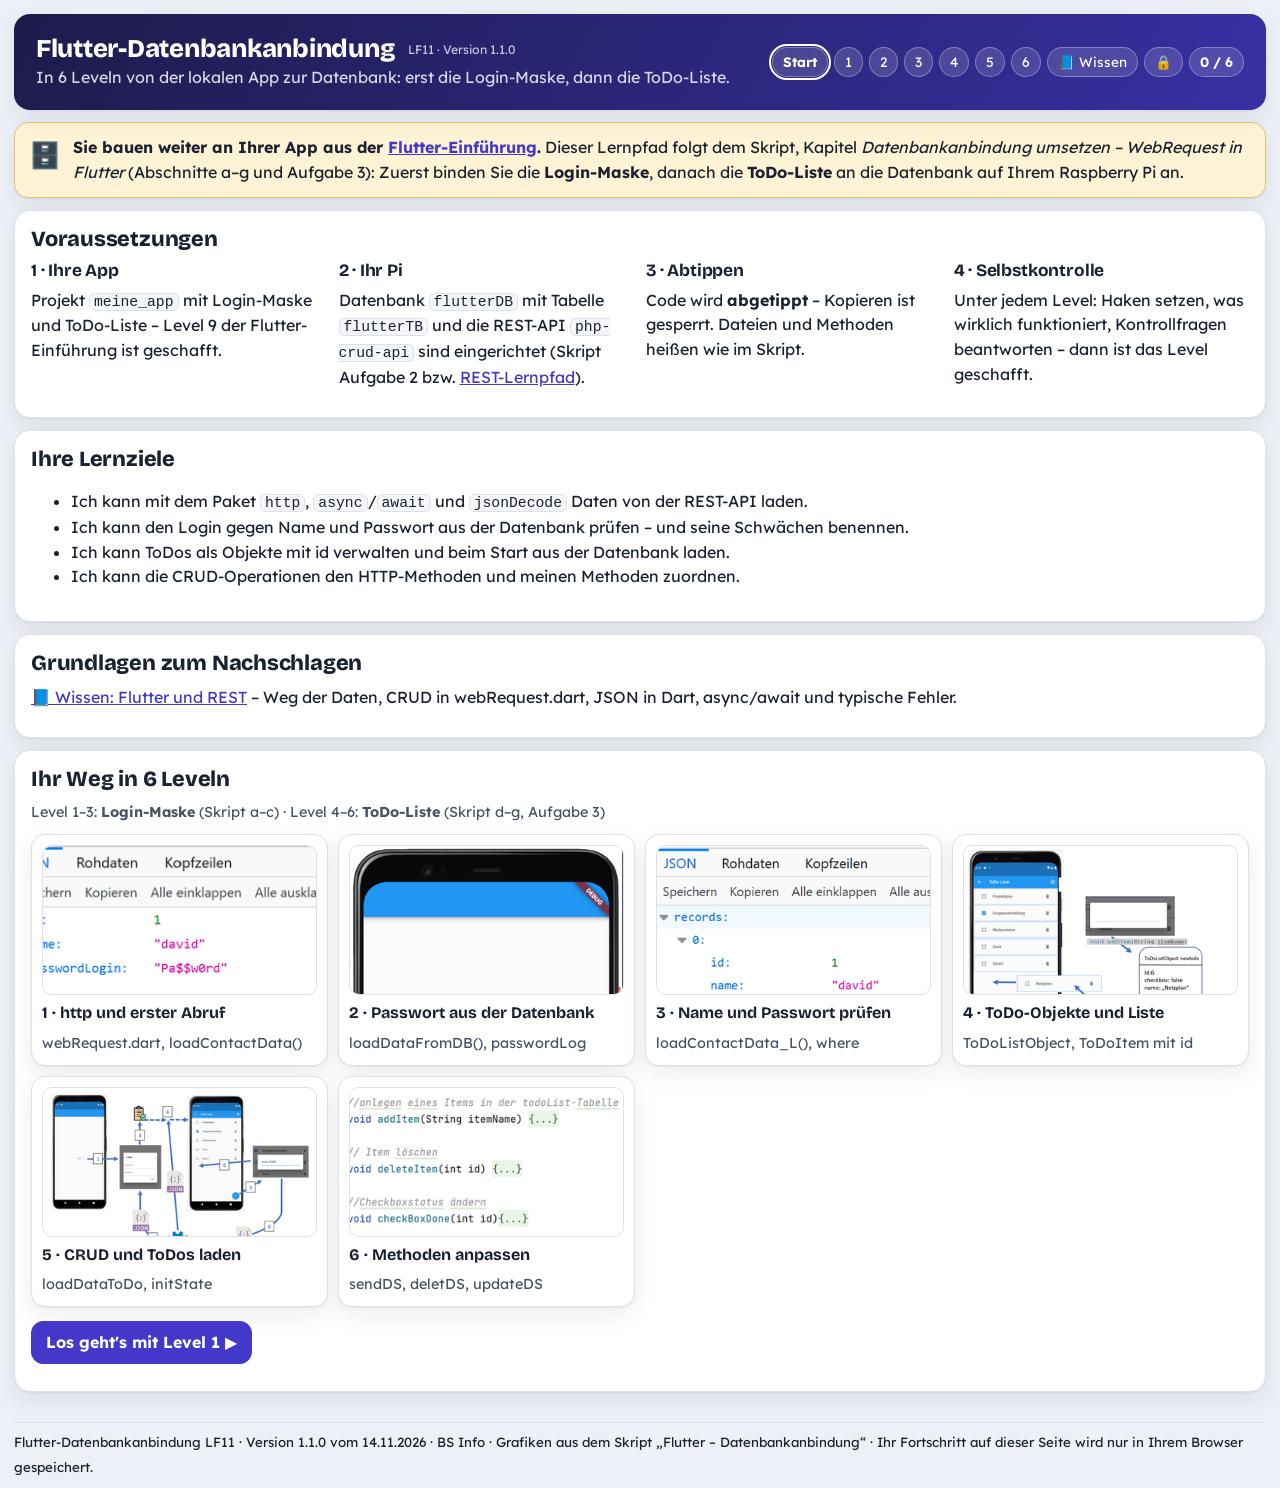
==== commit e95bcc81: "Seiten veröffentlicht: datenbank" ====
--- a/docs/datenbank/index.html
+++ b/docs/datenbank/index.html
@@ -4,7 +4,7 @@
 <meta charset="utf-8">
 <meta name="viewport" content="width=device-width, initial-scale=1">
 <title>Flutter-Datenbankanbindung LF11</title>
-<meta name="version" content="1.0.0">
+<meta name="version" content="1.1.0">
 <meta name="description" content="In 6 Leveln Login-Maske und ToDo-Liste einer Flutter-App an eine Datenbank mit REST-API anbinden.">
 <style>/* Look der Lernpakete (Lernpaket-Kompass 2).
    Bedienung und Aufbau sind für alle Pakete gleich; jedes Paket bekommt über
@@ -548,7 +548,7 @@
       <li>Ich kann die CRUD-Operationen den HTTP-Methoden und meinen Methoden zuordnen.</li></ul></div>
     <div class="card"><h2>Grundlagen zum Nachschlagen</h2>
       <p><a href="#wissen">📘 Wissen: Flutter und REST</a> – Weg der Daten, CRUD in webRequest.dart, JSON in Dart, async/await und typische Fehler.</p></div>
-    <div class="card"><h2>Ihr Weg in 6 Leveln</h2><p class="klein">Level 1–3: <b>Login-Maske</b> (Skript a–c) · Level 4–6: <b>ToDo-Liste</b> (Skript d–g, Aufgabe 3)</p><div class="uebersicht"><a href="#level-1" data-ziel="level-1"><img src="[data-uri]" alt="" loading="lazy"><b>1 · http und erster Abruf</b><span class="klein">webRequest.dart, loadContactData()</span><span class="fertig-marke">✓ geschafft</span></a><a href="#level-2" data-ziel="level-2"><img src="[data-uri]" alt="" loading="lazy"><b>2 · Passwort aus der Datenbank</b><span class="klein">loadDataFromDB(), passwordLog</span><span class="fertig-marke">✓ geschafft</span></a><a href="#level-3" data-ziel="level-3"><img src="[data-uri]" alt="" loading="lazy"><b>3 · Name und Passwort prüfen</b><span class="klein">loadContactData_L(), where</span><span class="fertig-marke">✓ geschafft</span></a><a href="#level-4" data-ziel="level-4"><img src="[data-uri]" alt="" loading="lazy"><b>4 · ToDo-Objekte und Liste</b><span class="klein">ToDoListObject, ToDoItem mit id</span><span class="fertig-marke">✓ geschafft</span></a><a href="#level-5" data-ziel="level-5"><img src="[data-uri]" alt="" loading="lazy"><b>5 · CRUD und ToDos laden</b><span class="klein">loadDataToDo, initState</span><span class="fertig-marke">✓ geschafft</span></a><a href="#level-6" data-ziel="level-6"><img src="[data-uri]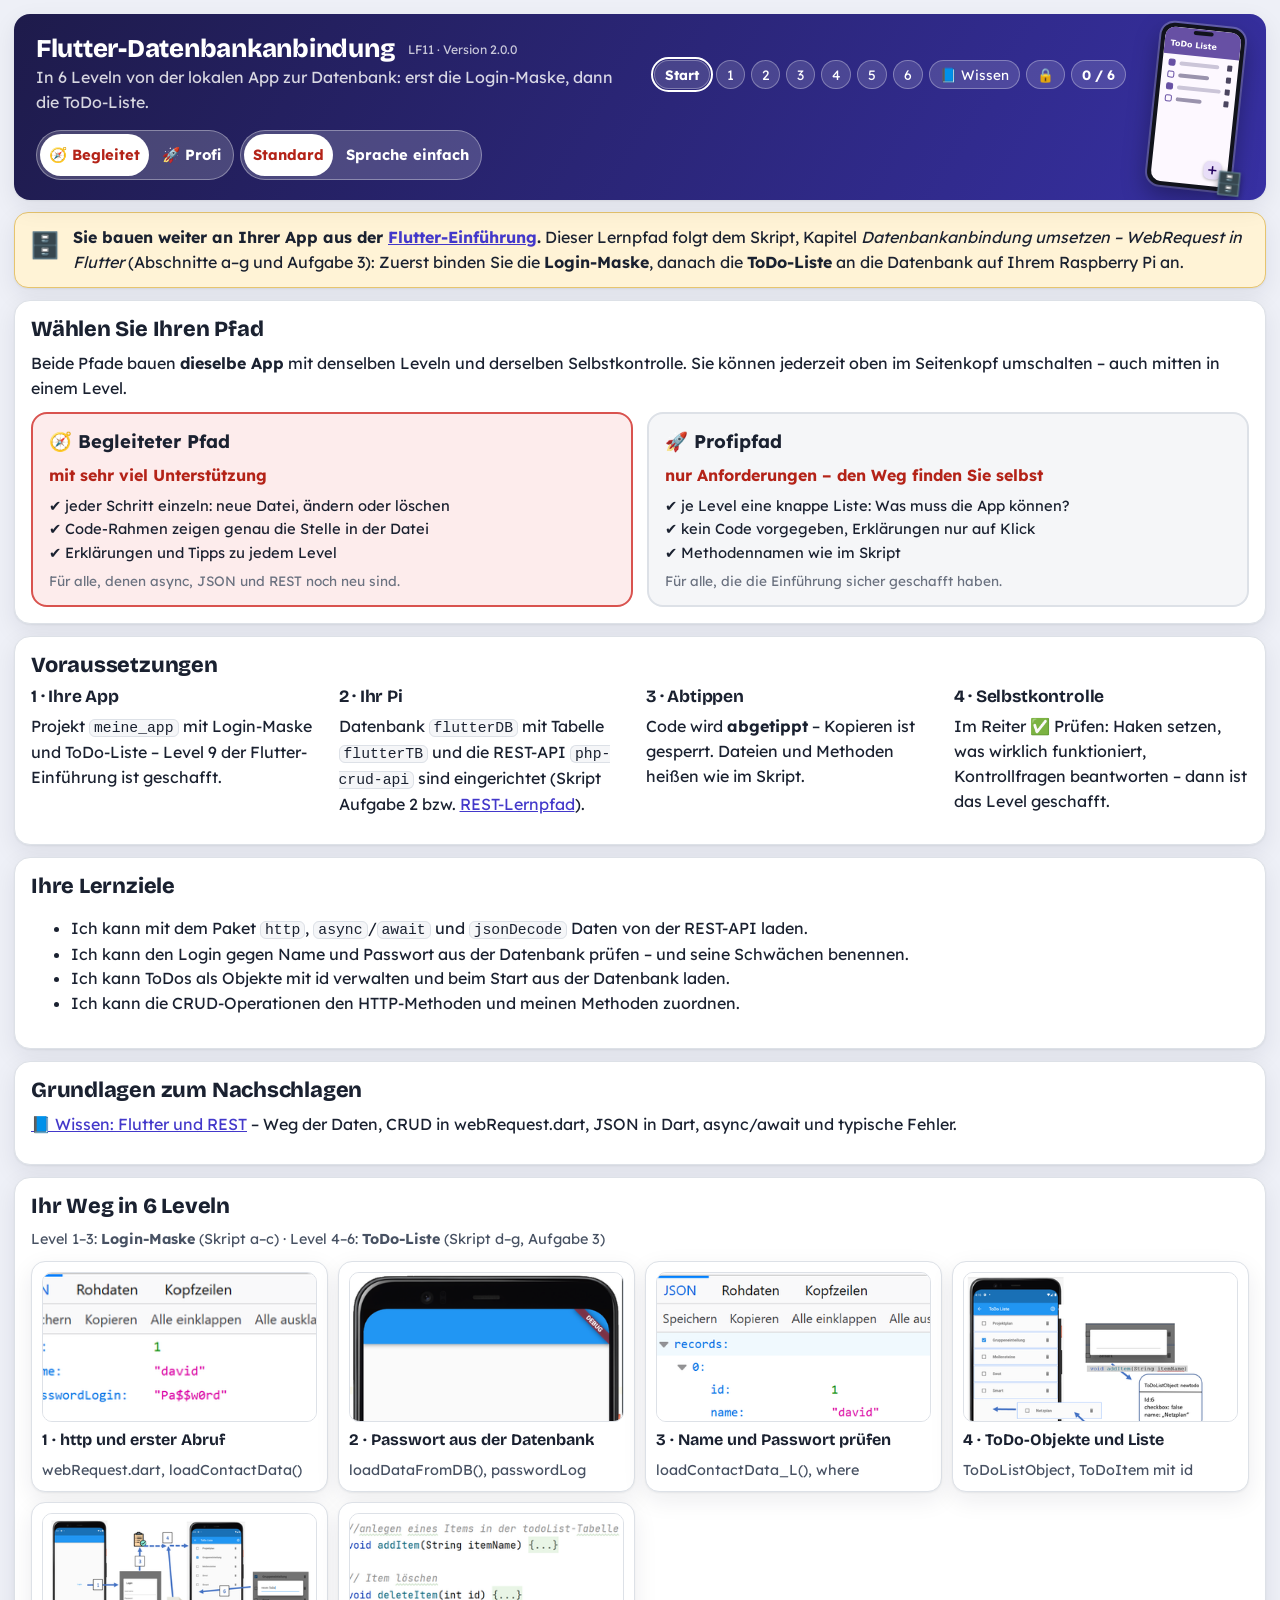
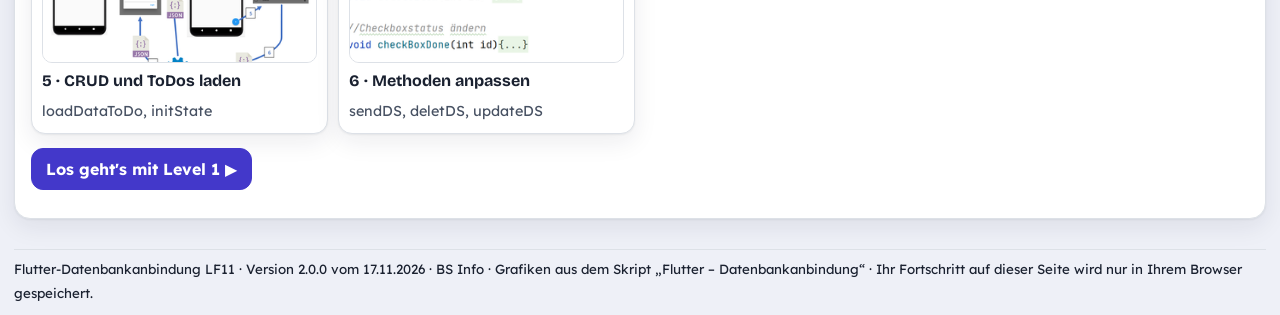
==== commit db6af501: "Seiten veröffentlicht: datenbank" ====
--- a/docs/datenbank/index.html
+++ b/docs/datenbank/index.html
@@ -4,7 +4,7 @@
 <meta charset="utf-8">
 <meta name="viewport" content="width=device-width, initial-scale=1">
 <title>Flutter-Datenbankanbindung LF11</title>
-<meta name="version" content="1.1.0">
+<meta name="version" content="2.0.0">
 <meta name="description" content="In 6 Leveln Login-Maske und ToDo-Liste einer Flutter-App an eine Datenbank mit REST-API anbinden.">
 <style>/* Look der Lernpakete (Lernpaket-Kompass 2).
    Bedienung und Aufbau sind für alle Pakete gleich; jedes Paket bekommt über
@@ -240,7 +240,27 @@
 </style>
 <style>
 .app{max-width:1280px}
-.kopf{padding:20px 22px}
+.kopf{padding:20px 22px;position:relative}
+.kopf{padding-right:140px}
+.kopf-handy{position:absolute;right:28px;top:50%;margin:0;width:84px;aspect-ratio:9/17.5;transform:translateY(-50%) rotate(6deg);
+  background:#11131c;border-radius:13px;padding:4px;box-shadow:0 10px 24px rgba(0,0,0,.35),0 0 0 2px rgba(255,255,255,.25)}
+.begriff{border-bottom:2px dotted currentColor;cursor:help;border-radius:2px}
+code.begriff{border-bottom-color:#6750a4}
+.begriff:focus{outline:2px solid #f59e0b;outline-offset:1px}
+#begriff-tipp{position:absolute;z-index:9999;max-width:min(300px,90vw);background:#1b2333;color:#fff;padding:8px 10px;border-radius:8px;font-size:.9rem;line-height:1.4;box-shadow:0 4px 14px #0004;pointer-events:none}
+#begriff-tipp b{display:block;margin-bottom:2px}
+@media print{.begriff{border:0}#begriff-tipp{display:none}}
+.kh-app{position:relative;display:flex;flex-direction:column;gap:5px;width:100%;height:100%;border-radius:10px;background:#fdf8ff;overflow:hidden}
+.kh-leiste{background:#6750a4;color:#fff;font:700 8px/1 system-ui,sans-serif;padding:13px 6px 6px}
+.kh-zeile{display:flex;align-items:center;gap:4px;padding:0 6px}
+.kh-zeile i{flex:none;width:7px;height:7px;border:1.5px solid #6750a4;border-radius:2px}
+.kh-zeile.an i{background:#6750a4}
+.kh-zeile b{height:4px;border-radius:2px;background:#9a93ad}
+.kh-zeile.an b{background:#cbc5d8}
+.kh-zeile u{margin-left:auto;width:5px;height:6px;border-radius:1px;background:#4b4560}
+.kh-plus{position:absolute;right:6px;bottom:7px;width:18px;height:18px;border-radius:6px;background:#e8def8;color:#21005d;font:700 13px/18px system-ui,sans-serif;text-align:center;box-shadow:0 1px 3px rgba(0,0,0,.25)}
+.kh-kerbe{position:absolute;top:6px;left:50%;transform:translateX(-50%);width:20px;height:4px;border-radius:3px;background:#11131c;z-index:1}
+@media (max-width:700px){.kopf{padding-right:16px}.kopf-handy{display:none}}
 .kopf a.chip{text-decoration:none}
 .kopf a.chip.ok{background:rgba(255,255,255,.95);color:var(--ok);border-color:#fff}
 .kopf a.chip.aktiv{outline:2px solid #fff;outline-offset:1px;font-weight:700}
@@ -259,9 +279,18 @@
   font-weight:800;font-size:1.5rem;background:var(--accent);color:#fff}
 .level.fertig .nummer{background:var(--ok)}
 .stich{margin:0;color:var(--muted)}
-.level-raster{display:grid;grid-template-columns:minmax(0,1fr) 380px;gap:12px;align-items:start}
-.lp-seite{display:flex;flex-direction:column;gap:12px;position:sticky;top:12px}
-.lp-seite h3,.grafik h3{margin-top:0}
+.ziel-raster{display:grid;grid-template-columns:minmax(0,1fr) minmax(0,1fr);gap:12px;align-items:start}
+.ziel-raster h3,.grafik h3{margin-top:0}
+.schritt-reiter{position:sticky;top:0;z-index:5;display:flex;gap:6px;flex-wrap:wrap;padding:8px;margin:0 0 12px;
+  background:var(--karte,#fff);border-radius:14px;box-shadow:0 2px 8px rgba(20,30,60,.12)}
+.schritt-reiter button{flex:1 1 0;min-width:0;font:inherit;font-weight:600;padding:8px 10px;border-radius:10px;
+  border:2px solid transparent;background:#eef0f7;color:#2a3150;cursor:pointer;white-space:nowrap}
+.schritt-reiter.viele button{flex:1 1 auto;font-size:.9rem;padding:6px 10px}
+.schritt-reiter button:hover{border-color:#b9c0dd}
+.schritt-reiter button[aria-selected="true"]{background:#2d2f8f;color:#fff}
+.schritt>*+*{margin-top:12px}
+.schritt-weiter{display:flex;justify-content:flex-end;gap:8px;flex-wrap:wrap}
+.schritt-weiter .knopf:first-child:not(.primaer){margin-right:auto}
 .lp-auftrag{min-width:0}
 .handys{display:flex;gap:10px;justify-content:center}
 .handy{margin:0;flex:1;max-width:220px;min-width:0;text-align:center}
@@ -282,6 +311,79 @@
 .auftrags-kasten h3{color:#b42318;margin-top:.6rem}
 .auftrags-kasten h3::before{content:"✏️ "}
 .auftrags-kasten :not(pre)>code{background:#fff;color:#1a2130}
+pre.rahmen-code{padding:10px 0;line-height:1.45}
+.modus-profi .nur-begleitet{display:none!important}
+.schalter-zeile{flex-basis:100%;min-width:0;display:flex;flex-wrap:nowrap;align-items:center;gap:6px}
+.schalter-zeile .pfad-wahl{padding:3px}.schalter-zeile .sprach-wahl{padding-left:3px}
+.schalter-zeile .pfad-wahl button,.schalter-zeile .druck-kopf{padding:5px 9px;white-space:nowrap;font-size:.92rem}
+@media (max-width:540px){.schalter-zeile{flex-wrap:wrap}}
+.druck-kopf{display:none;align-items:center;gap:6px;border:1px solid rgba(255,255,255,.6);background:#fff;color:#1e3a8a;
+  border-radius:999px;padding:8px 16px;font:inherit;font-weight:700;cursor:pointer}
+.druck-kopf:hover{background:#e0e7ff}
+:root:has(#wissen:not([hidden])) .druck-kopf{display:inline-flex}
+.druck-fuss{display:none}
+@media print{
+  @page{size:A4;margin:14mm 12mm}
+  html,body{background:#fff!important}
+  body{font-size:10pt;line-height:1.4;-webkit-print-color-adjust:exact;print-color-adjust:exact}
+  .schritt-reiter,.schritt-weiter,.kopf,.druck-kopf,.lp-fuss,.druck-knopf,.inhalt-navi,.pfad-wahl{display:none!important}
+  .schritt[hidden]{display:block!important}
+  html.druck-wissen .ansicht:not(#wissen){display:none!important}
+  html.druck-wissen #wissen,#wissen{display:block!important}
+  #wissen>*{margin:0 0 4mm}
+  #wissen .card{display:block;padding:3mm 4mm!important;border-radius:6px!important}
+  .app{max-width:none!important;padding:0!important}
+  .card{box-shadow:none!important;border:1px solid #ccc!important;break-inside:avoid-page;page-break-inside:avoid}
+  #wissen .card{break-inside:avoid;page-break-inside:avoid}
+  #wissen .card:has(.anatomie){break-inside:auto;page-break-inside:auto}
+  #wissen .anatomie{grid-template-columns:minmax(0,1.25fr) minmax(0,1fr)!important;gap:4mm!important;break-inside:avoid;page-break-inside:avoid}
+  #wissen .anatomie pre{font-size:7.6pt;line-height:1.45;white-space:pre!important;overflow:visible}
+  #wissen .anatomie ol,#wissen .anatomie li,#wissen .anatomie p{font-size:8.8pt}
+  #wissen .zwei,#wissen .vergleich-bild{gap:3mm!important}
+  #wissen table{font-size:8.8pt}
+  #wissen h2,#wissen h3,#wissen h4{break-after:avoid;page-break-after:avoid;color:#000}
+  #wissen #w-stateless,#wissen #w-stateful{break-before:page;page-break-before:always}
+  #wissen pre,#wissen table,#wissen .kasten,#wissen .schritt-box,#wissen .station{break-inside:avoid;page-break-inside:avoid}
+  #wissen pre{background:#f5f6f8!important;color:#111!important;border:1px solid #bbb;white-space:pre-wrap;font-size:8.2pt;padding:2.5mm 3mm!important}
+  #wissen pre *{color:#111!important}
+  #wissen a{color:#000;text-decoration:none}
+  .druck-fuss{display:block;font-size:8.5pt;color:#555;text-align:center;margin-top:8px}
+  html.druck-wissen .druckfuss,:root:has(#wissen:target) .druckfuss{display:none!important}
+}
+.spr-einfach .sprache-standard{display:none!important}
+html:not(.spr-einfach) .sprache-einfach{display:none!important}
+.sprach-wahl{align-items:center;padding-left:10px}
+.woerter{margin-top:16px;border-top:2px solid var(--line);padding-top:6px}
+.woerter dl{display:grid;grid-template-columns:minmax(0,14rem) minmax(0,1fr);gap:6px 14px;margin:8px 0}
+.woerter dt{font-weight:700}.woerter dt small{display:block;font-weight:400;color:#6b7280;font-size:.82rem}
+.woerter dd{margin:0}
+@media (max-width:620px){.woerter dl{grid-template-columns:minmax(0,1fr)}.woerter dd{margin-bottom:8px}}
+html:not(.modus-profi) .nur-profi{display:none!important}
+.profi-kasten h3::before{content:"🚀 "!important}
+.modus-profi .erklaert{border:1px dashed var(--line);border-radius:12px;padding:0 14px;margin:12px 0}
+.modus-profi .erklaert>h3{cursor:pointer;user-select:none}
+.modus-profi .erklaert>h3::after{content:" ▸ bei Bedarf einblenden";font-size:.8rem;font-weight:500;color:#6b7280}
+.modus-profi .erklaert.offen>h3::after{content:" ▾ ausblenden"}
+.modus-profi .erklaert:not(.offen)>:not(h3){display:none}
+.pfad-wahl{display:flex;gap:4px;background:rgba(255,255,255,.18);border:1px solid rgba(255,255,255,.35);border-radius:999px;padding:4px;flex:none}
+.pfad-wahl button{border:0;background:none;border-radius:999px;padding:6px 12px;font:inherit;font-weight:600;cursor:pointer;color:#fff}
+.pfad-wahl button.gewaehlt{background:#fff;color:#b42318}
+.pfad-karten{display:grid;grid-template-columns:repeat(2,minmax(0,1fr));gap:14px;margin-top:12px}
+.pfad-karte{text-align:left;font:inherit;color:inherit;background:var(--card2);border:2px solid var(--line);border-radius:16px;padding:14px 16px;cursor:pointer;display:flex;flex-direction:column;gap:6px}
+.pfad-karte.gewaehlt{border-color:#d9534f;background:#fdecec}
+.pk-titel{font-weight:800;font-size:1.15rem}.pk-unter{font-weight:600;color:#b42318}
+.pk-liste{font-size:.92rem;line-height:1.6}.pk-fuer{font-size:.85rem;color:#6b7280}
+@media (max-width:620px){.pfad-karten{grid-template-columns:minmax(0,1fr)}}
+pre.rahmen-code .z{display:block;padding:0 14px 0 0;white-space:pre}
+pre.rahmen-code .z i{display:inline-block;width:26px;text-align:center;font-style:normal;font-weight:700}
+pre.rahmen-code .z.rahmen{color:#7f8aa0}
+pre.rahmen-code .z.neu{background:rgba(34,197,94,.22);color:#eafff1}
+pre.rahmen-code .z.neu i{color:#4ade80}
+pre.rahmen-code .z.weg{background:rgba(239,68,68,.22);color:#ffd9d9;text-decoration:line-through;text-decoration-color:rgba(255,160,160,.8)}
+pre.rahmen-code .z.weg i{color:#f87171;text-decoration:none}
+.rahmen-legende{font-size:.88rem;background:#fff;border:1px solid #f3b4b4;border-radius:10px;padding:8px 12px;line-height:1.9}
+.rahmen-legende .lg{display:inline-block;font-family:ui-monospace,Consolas,monospace;font-size:.82rem;border-radius:5px;padding:0 6px;background:#1a2130}
+.rahmen-legende .lg.rahmen{color:#9aa4b8}.rahmen-legende .lg.neu{color:#4ade80;background:#173a2a}.rahmen-legende .lg.weg{color:#f87171;background:#3d1c22;text-decoration:line-through}
 .ausschnitt{margin-top:8px;text-align:left}
 .ausschnitt-titel{display:block;font-size:.78rem;font-weight:700;color:var(--ink-soft);margin-bottom:3px}
 .ausschnitt-bild{display:block;width:100%;background-repeat:no-repeat;border:2px solid #f59e0b;border-radius:10px;background-color:#fef7ff}
@@ -449,7 +551,8 @@
 .bk-info{padding:10px 12px;border-radius:12px;background:var(--accent-soft);font-size:.9rem;min-height:3.2em}
 @media (max-width:1100px){.baukasten{grid-template-columns:200px minmax(0,1fr)}.bk-rechts{grid-column:1/-1}}
 @media (max-width:620px){.baukasten{grid-template-columns:minmax(0,1fr)}.bk-handy{width:100%;max-width:250px;margin:auto}.anatomie{grid-template-columns:minmax(0,1fr)}}
-@media (max-width:980px){.level-raster{grid-template-columns:1fr}.lp-seite{position:static;order:-1}}
+@media (max-width:980px){.ziel-raster{grid-template-columns:1fr}}
+@media (max-width:540px){.schritt-reiter button{flex-basis:calc(50% - 3px)}.schritt-reiter.viele button{white-space:normal}}
 @media (max-width:700px){.uebersicht{grid-template-columns:repeat(2,minmax(0,1fr))}}
 @media (max-width:600px){table{display:block;overflow-x:auto;max-width:100%}p code,li code,td code{overflow-wrap:anywhere}.app{padding:10px}.kopf{padding:16px}}
 
@@ -476,7 +579,7 @@
 .handy.breit .rahmen{background:#fff;border:1px solid var(--line);border-radius:12px;padding:6px}
 .handy.breit .rahmen:hover{background:#fff}
 .handy.breit img{width:100%;height:auto;display:block;border-radius:8px}
-.lp-seite .handys{flex-direction:column;align-items:stretch}
+.kh-db{position:absolute;right:-12px;bottom:-8px;font-size:22px;filter:drop-shadow(0 2px 3px rgba(0,0,0,.4))}
 .handy:not(.breit) img{width:100%;height:auto;display:block;border-radius:14px}
 
 .ab-ablauf{margin:0;width:100%}
@@ -523,23 +626,55 @@
 <body data-thema="technik">
 <div class="app">
   <header class="card kopf">
+    <figure class="kopf-handy" aria-hidden="true"><span class="kh-kerbe"></span><span class="kh-app"><span class="kh-leiste">ToDo Liste</span><span class="kh-zeile an"><i></i><b style="width:62%"></b><u></u></span><span class="kh-zeile"><i></i><b style="width:48%"></b><u></u></span><span class="kh-zeile an"><i></i><b style="width:70%"></b><u></u></span><span class="kh-zeile"><i></i><b style="width:40%"></b><u></u></span><span class="kh-plus">+</span></span><span class="kh-db">🗄️</span></figure>
     <div class="titel">
-      <h1>Flutter-Datenbankanbindung <span class="version">LF11 · Version 1.1.0</span></h1>
+      <h1>Flutter-Datenbankanbindung <span class="version">LF11 · Version 2.0.0</span></h1>
       <div class="unter">In 6 Leveln von der lokalen App zur Datenbank: erst die Login-Maske, dann die ToDo-Liste.</div>
     </div>
     <nav class="fortschritt" aria-label="Level"><a class="chip" href="#start" data-ziel="start">Start</a><a class="chip" href="#level-1" data-ziel="level-1">1</a><a class="chip" href="#level-2" data-ziel="level-2">2</a><a class="chip" href="#level-3" data-ziel="level-3">3</a><a class="chip" href="#level-4" data-ziel="level-4">4</a><a class="chip" href="#level-5" data-ziel="level-5">5</a><a class="chip" href="#level-6" data-ziel="level-6">6</a><a class="chip" href="#wissen" data-ziel="wissen" title="Wissen: REST, JSON und async">📘 Wissen</a><a class="chip" href="#loesungen" data-ziel="loesungen" title="Musterlösungen">🔒</a><span class="chip zaehler" id="zaehler">0 / 6</span></nav>
+    <div class="schalter-zeile">
+    <div class="pfad-wahl" role="group" aria-label="Lernpfad wählen">
+      <button type="button" data-modus="begleitet" aria-pressed="true">🧭 Begleitet</button>
+      <button type="button" data-modus="profi" aria-pressed="false">🚀 Profi</button>
+    </div>
+    <div class="pfad-wahl sprach-wahl" role="group" aria-label="Sprache wählen">
+      <button type="button" data-sprache="standard" aria-pressed="true">Standard</button>
+      <button type="button" data-sprache="einfach" aria-pressed="false">Sprache einfach</button>
+    </div>
+    <button type="button" class="druck-kopf" data-drucken title="Druckt nur die Wissen-Seite – auch als PDF speichern">🖨️ Drucken</button>
+    </div>
   </header>
 <section class="ansicht" id="start">
     <div class="card echt"><span aria-hidden="true">🗄️</span><div>
       <b>Sie bauen weiter an Ihrer App aus der <a href="../flutter/">Flutter-Einführung</a>.</b> Dieser Lernpfad folgt dem Skript, Kapitel
       <i>Datenbankanbindung umsetzen – WebRequest in Flutter</i> (Abschnitte a–g und Aufgabe 3): Zuerst binden Sie die <b>Login-Maske</b>,
       danach die <b>ToDo-Liste</b> an die Datenbank auf Ihrem Raspberry Pi an.</div></div>
+    <div class="card"><h2>Wählen Sie Ihren Pfad</h2>
+      <p>Beide Pfade bauen <b>dieselbe App</b> mit denselben Leveln und derselben Selbstkontrolle. Sie können jederzeit
+      oben im Seitenkopf umschalten – auch mitten in einem Level.</p>
+      <div class="pfad-karten">
+        <button type="button" class="pfad-karte" data-modus="begleitet">
+          <span class="pk-titel">🧭 Begleiteter Pfad</span>
+          <span class="pk-unter">mit sehr viel Unterstützung</span>
+          <span class="pk-liste">✔ jeder Schritt einzeln: neue Datei, ändern oder löschen<br>
+          ✔ Code-Rahmen zeigen genau die Stelle in der Datei<br>✔ Erklärungen und Tipps zu jedem Level</span>
+          <span class="pk-fuer">Für alle, denen async, JSON und REST noch neu sind.</span>
+        </button>
+        <button type="button" class="pfad-karte" data-modus="profi">
+          <span class="pk-titel">🚀 Profipfad</span>
+          <span class="pk-unter">nur Anforderungen – den Weg finden Sie selbst</span>
+          <span class="pk-liste">✔ je Level eine knappe Liste: Was muss die App können?<br>
+          ✔ kein Code vorgegeben, Erklärungen nur auf Klick<br>✔ Methodennamen wie im Skript</span>
+          <span class="pk-fuer">Für alle, die die Einführung sicher geschafft haben.</span>
+        </button>
+      </div>
+    </div>
     <div class="card"><h2>Voraussetzungen</h2>
       <div class="start-raster">
         <div><h3>1 · Ihre App</h3><p>Projekt <code>meine_app</code> mit Login-Maske und ToDo-Liste – Level 9 der Flutter-Einführung ist geschafft.</p></div>
         <div><h3>2 · Ihr Pi</h3><p>Datenbank <code>flutterDB</code> mit Tabelle <code>flutterTB</code> und die REST-API <code>php-crud-api</code> sind eingerichtet (Skript Aufgabe 2 bzw. <a href="https://bnbsinfo.github.io/lf11_lernpfade/rest/">REST-Lernpfad</a>).</p></div>
         <div><h3>3 · Abtippen</h3><p>Code wird <b>abgetippt</b> – Kopieren ist gesperrt. Dateien und Methoden heißen wie im Skript.</p></div>
-        <div><h3>4 · Selbstkontrolle</h3><p>Unter jedem Level: Haken setzen, was wirklich funktioniert, Kontrollfragen beantworten – dann ist das Level geschafft.</p></div>
+        <div><h3>4 · Selbstkontrolle</h3><p>Im Reiter ✅ Prüfen: Haken setzen, was wirklich funktioniert, Kontrollfragen beantworten – dann ist das Level geschafft.</p></div>
       </div></div>
     <div class="card"><h2>Ihre Lernziele</h2><ul>
       <li>Ich kann mit dem Paket <code>http</code>, <code>async</code>/<code>await</code> und <code>jsonDecode</code> Daten von der REST-API laden.</li>
@@ -556,52 +691,24 @@
     <span class="nummer" aria-hidden="true">1</span>
     <div><h2>Level 1 – http einbinden und erster Abruf</h2><p class="stich">webRequest.dart – ein Datensatz aus flutterTB kommt in der Konsole an</p></div>
   </div>
-  <div class="level-raster">
-    <div class="card lp-auftrag"><p><strong>Ziel:</strong> Ihre App holt zum ersten Mal Daten vom Raspberry Pi: den ersten Benutzer der Tabelle <code>flutterTB</code>. Noch ändert sich auf dem Bildschirm nichts – das Ergebnis erscheint in der Konsole.</p>
-<p><strong>Sie ändern:</strong> <code>pubspec.yaml</code>, <code>AndroidManifest.xml</code>, neu: <code>lib/webRequest.dart</code>, <code>lib/my_login.dart</code> · <strong>Skript:</strong> Datenbankanbindung umsetzen – a: Einbinden der http-Erweiterung, b: Passwort aus der Datenbank auslesen (erster Teil)</p>
-<div class="auftrags-kasten"><h3>Auftrag</h3>
-<ol type="1"><li>Testen Sie im Browser beide Adressen aus dem Skript – mit der IP <b>Ihres</b> Pi: <code>…/records/flutterTB/1</code> und <code>…/records/flutterTB/</code>.</li><li>Öffnen Sie <code>meine_app</code>. Im Terminal: <code>flutter pub add http</code>.</li><li><code>android/app/src/main/AndroidManifest.xml</code>: Internet und unverschlüsseltes HTTP erlauben (siehe unten – nicht im Skript, aber für Android nötig).</li><li>Erstellen Sie die neue Dart-Datei <code>lib/webRequest.dart</code>: Paket importieren, IP als Konstante, Methode <code>loadContactData()</code>.</li><li><code>my_login.dart</code>: <code>webRequest.dart</code> importieren und zum Test in <code>initState()</code> <code>loadContactData()</code> aufrufen und das Ergebnis mit <code>print</code> ausgeben.</li><li>App neu starten (kein Hot Reload – <code>initState</code> läuft nur beim Start) und die Konsole lesen.</li></ol>
-</div><h3>Erklärt – was passiert hier?</h3>
-<p><strong>Die Adresse der REST-API</strong> besteht aus vier Teilen (Skript, Abbildung zur URL):</p>
-<table>
-<thead><tr><th>Teil</th><th>Beispiel</th></tr></thead>
-<tbody><tr><td>ServerAdresse/IP</td><td><code>http://192.168.0.10</code></td></tr><tr><td>Ordner-API</td><td><code>/php-crud-api/api.php/records</code></td></tr><tr><td>DB-Tabelle</td><td><code>/flutterTB</code></td></tr><tr><td>Datensatz (ID/PK)</td><td><code>/1</code> – ohne: alle Datensätze</td></tr></tbody>
-</table>
-<p><strong>Ein Paket für HTTP.</strong> Flutter selbst kann keine Webanfragen – das übernimmt das Paket <code>http</code>. Alle Zugriffe auf die Datenbank sammeln Sie in <code>webRequest.dart</code>.</p>
-<p><strong>Android braucht eine Erlaubnis</strong> für Anfragen an <code>http://</code>-Adressen:</p>
-<pre><code>&lt;manifest xmlns:android=&quot;http://schemas.android.com/apk/res/android&quot;&gt;
-    &lt;uses-permission android:name=&quot;android.permission.INTERNET&quot;/&gt;
-    &lt;application
-        android:label=&quot;meine_app&quot;
-        android:usesCleartextTraffic=&quot;true&quot;
-        ...&gt;</code></pre><p>Ein einzelner Datensatz lässt sich direkt in eine <code>Map</code> umwandeln. Die Daten kommen zeitverzögert an – deshalb ist die Methode <code>async</code> und gibt ein <code>Future</code> zurück:</p>
-<pre class="dart"><code>import &#x27;dart:convert&#x27;;
-
-import &#x27;package:http/http.dart&#x27; as http;
-
-// IP-Adresse Ihres Raspberry Pi – nur hier ändern
-const String ip = &#x27;192.168.0.10&#x27;;
-
-// einen Datensatz (den ersten) der Tabelle flutterTB abrufen
-Future&lt;Map&gt; loadContactData() async { // asynchrone Methode
-  var url = Uri.parse(&#x27;http://$ip/php-crud-api/api.php/records/flutterTB/1&#x27;);
-  var response = await http.get(url); // await wartet, bis die Daten da sind
-  var responseJson = jsonDecode(response.body); // wandelt den JSON in eine Map um
-  return responseJson;
-}</code></pre><table>
-<thead><tr><th>Baustein</th><th>Bedeutung</th></tr></thead>
-<tbody><tr><td><code>Future&lt;Map&gt;</code></td><td>die Map kommt <b>später</b> – wie eine Abholnummer</td></tr><tr><td><code>await http.get(url)</code></td><td>wartet, bis der Server geantwortet hat – die App bleibt bedienbar</td></tr><tr><td><code>jsonDecode</code></td><td>wandelt den JSON-Text in eine Dart-<code>Map</code> um</td></tr></tbody>
-</table>
-<p><strong>Die IP steht nur einmal oben</strong> (<code>$ip</code> in der Adresse). Im Skript steht sie in jeder Adresse – so müssen Sie sie nur an einer Stelle ändern.</p>
-<p>Zum Test in der Login-Maske:</p>
-<pre class="dart"><code>@override
-void initState() {
-  super.initState();
-  loadContactData().then((data) {
-    print(data);                   // erscheint in der Konsole (Run/Debug)
-    print(data[&#x27;passwordLogin&#x27;]);
-  });
-}</code></pre><details><summary>Tipp – „Cleartext HTTP traffic … not permitted“?</summary>
+  <nav class="schritt-reiter" role="tablist" aria-label="Teile von Level 1">
+    <button type="button" role="tab" data-schritt="ziel">🎯 Ziel</button>
+    <button type="button" role="tab" data-schritt="auftrag">🛠️ Auftrag</button>
+    <button type="button" role="tab" data-schritt="hintergrund">💡 Hintergrund</button>
+    <button type="button" role="tab" data-schritt="pruefen">✅ Prüfen</button>
+  </nav>
+  <div class="schritt" data-schritt="ziel" role="tabpanel">
+    <div class="ziel-raster"><div class="card ziel"><h3>So soll es aussehen</h3><div class="handys"><figure class="handy breit"><button class="rahmen" type="button" aria-label="Bild groß anzeigen: Erst im Browser testen (eigene IP einsetzen)"><span class="bild"><img src="[data-uri]" alt="Firefox-Adresszeile mit …/php-crud-api/api.php/records/flutterTB/1" loading="lazy"></span><span class="lupe" aria-hidden="true">🔍</span></button><figcaption>Erst im Browser testen (eigene IP einsetzen)</figcaption></figure><figure class="handy breit"><button class="rahmen" type="button" aria-label="Bild groß anzeigen: So sieht die Map aus, die loadContactData() liefert"><span class="bild"><img src="[data-uri]" alt="JSON-Ansicht: id 1, name, passwordLogin" loading="lazy"></span><span class="lupe" aria-hidden="true">🔍</span></button><figcaption>So sieht die Map aus, die loadContactData() liefert</figcaption></figure></div></div><div class="card"><h3>Dateien im Projekt</h3>
+<ul class="baum"><li><span class="knoten widget"><b>meine_app/lib</b></span><ul><li><span class="knoten widget"><b>main.dart</b></span></li><li><span class="knoten widget"><b>my_first_app.dart</b></span></li><li><span class="knoten widget neu"><b>my_login.dart</b><small>Test in initState</small><em class="neu-marke">neu</em></span></li><li><span class="knoten widget neu"><b>webRequest.dart</b><small>ip, loadContactData()</small><em class="neu-marke">neu</em></span></li><li><span class="knoten widget"><b>todo_list.dart</b></span></li><li><span class="knoten widget"><b>todo_item.dart</b></span></li></ul></li></ul>
+</div></div>
+    <p class="schritt-weiter"><button type="button" class="knopf primaer" data-geh="auftrag">Weiter: 🛠️ Auftrag ▶</button></p>
+  </div>
+  <div class="schritt" data-schritt="auftrag" role="tabpanel">
+    <div class="card lp-auftrag"><div class="sprache-standard"><p><strong>Ziel:</strong> Ihre App holt zum ersten Mal Daten vom Raspberry Pi: den ersten Benutzer der Tabelle <code>flutterTB</code>. Noch ändert sich auf dem Bildschirm nichts – das Ergebnis erscheint in der Konsole.</p>
+<p><strong>Sie ändern:</strong> <code>pubspec.yaml</code>, <code>AndroidManifest.xml</code>, neu: <code>lib/webRequest.dart</code>, <code>lib/my_login.dart</code> · <strong>Skript:</strong> a – Einbinden der http-Erweiterung, b – Passwort aus der Datenbank auslesen (erster Teil)</p>
+<div class="auftrags-kasten nur-begleitet"><h3>Auftrag</h3><p class="rahmen-legende"><b>So lesen Sie die Code-Kästen:</b> <span class="lg rahmen">grau</span> steht schon in Ihrer Datei – nur zur Orientierung, wo Sie sind · <span class="lg neu">+ grün</span> neu eintippen · <span class="lg weg">− rot</span> löschen · <span class="lg rahmen">…</span> unveränderter Code dazwischen</p><ol><li><b>🌐 Browser</b> Testen Sie beide Adressen aus dem Skript – mit der IP <b>Ihres</b> Pi: <code>http://IP/php-crud-api/api.php/records/flutterTB/1</code> und <code>…/records/flutterTB/</code>. Beide zeigen JSON.</li><li><b>⌨️ Terminal</b> Öffnen Sie <code>meine_app</code> und tippen Sie im Terminal <code>flutter pub add http</code>. Danach steht <code>http</code> in der <code>pubspec.yaml</code> unter <code>dependencies</code>.</li><li><b>✏️ Ändern</b> <code>android/app/src/main/AndroidManifest.xml</code>: Internet und unverschlüsseltes HTTP erlauben. Das steht nicht im Skript, Android braucht es aber.<pre class="rahmen-code"><code><span class="z rahmen"><i></i>&lt;manifest xmlns:android=&quot;http://schemas.android.com/apk/res/android&quot;&gt;</span><span class="z neu"><i>+</i>    &lt;uses-permission android:name=&quot;android.permission.INTERNET&quot;/&gt;</span><span class="z rahmen"><i></i>    &lt;application</span><span class="z rahmen"><i></i>        android:label=&quot;meine_app&quot;</span><span class="z neu"><i>+</i>        android:usesCleartextTraffic=&quot;true&quot;</span><span class="z rahmen"><i></i>        ...&gt;</span></code></pre></li><li><b>📄 Neue Datei</b> <code>lib/webRequest.dart</code> – hier sammeln Sie alle Zugriffe auf die Datenbank. Setzen Sie bei <code>ip</code> die IP Ihres Pi ein.<pre class="rahmen-code"><code><span class="z neu"><i>+</i>import &#x27;dart:convert&#x27;;</span><span class="z neu"><i>+</i>&#8203;</span><span class="z neu"><i>+</i>import &#x27;package:http/http.dart&#x27; as http;</span><span class="z neu"><i>+</i>&#8203;</span><span class="z neu"><i>+</i>// IP-Adresse Ihres Raspberry Pi – nur hier ändern</span><span class="z neu"><i>+</i>const String ip = &#x27;192.168.0.10&#x27;;</span><span class="z neu"><i>+</i>&#8203;</span><span class="z neu"><i>+</i>// einen Datensatz (den ersten) der Tabelle flutterTB abrufen</span><span class="z neu"><i>+</i>Future&lt;Map&gt; loadContactData() async { // asynchrone Methode</span><span class="z neu"><i>+</i>  var url = Uri.parse(&#x27;http://$ip/php-crud-api/api.php/records/flutterTB/1&#x27;);</span><span class="z neu"><i>+</i>  var response = await http.get(url); // await wartet, bis die Daten da sind</span><span class="z neu"><i>+</i>  var responseJson = jsonDecode(response.body); // wandelt den JSON in eine Map um</span><span class="z neu"><i>+</i>  return responseJson;</span><span class="z neu"><i>+</i>}</span></code></pre></li><li><b>✏️ Ändern</b> <code>lib/my_login.dart</code>: <code>webRequest.dart</code> importieren und zum Test in <code>initState()</code> das Ergebnis mit <code>print</code> ausgeben.<pre class="rahmen-code"><code><span class="z rahmen"><i></i>import &#x27;package:flutter/material.dart&#x27;;</span><span class="z rahmen"><i></i>&#8203;</span><span class="z rahmen"><i></i>import &#x27;todo_list.dart&#x27;;</span><span class="z neu"><i>+</i>import &#x27;webRequest.dart&#x27;;</span><span class="z rahmen"><i></i>…</span><span class="z rahmen"><i></i>class _MyLoginState extends State&lt;MyLogin&gt; {</span><span class="z rahmen"><i></i>  String _username = &#x27;&#x27;;</span><span class="z rahmen"><i></i>  String _password = &#x27;&#x27;;</span><span class="z rahmen"><i></i>  bool _canLogin = false;</span><span class="z neu"><i>+</i>&#8203;</span><span class="z neu"><i>+</i>  @override</span><span class="z neu"><i>+</i>  void initState() {</span><span class="z neu"><i>+</i>    super.initState();</span><span class="z neu"><i>+</i>    loadContactData().then((data) {</span><span class="z neu"><i>+</i>      print(data);                   // erscheint in der Konsole (Run/Debug)</span><span class="z neu"><i>+</i>      print(data[&#x27;passwordLogin&#x27;]);</span><span class="z neu"><i>+</i>    });</span><span class="z neu"><i>+</i>  }</span><span class="z rahmen"><i></i>&#8203;</span><span class="z rahmen"><i></i>  void _checkCanLogin() {</span></code></pre></li><li><b>▶️ Testen</b> App <b>neu starten</b> (kein Hot Reload – <code>initState</code> läuft nur beim Start) und die Konsole (Run/Debug) lesen: Dort steht der erste Benutzer.</li></ol></div>
+<div class="auftrags-kasten profi-kasten nur-profi"><h3>Profi-Auftrag</h3><p>Anforderungen – den Weg wählen Sie selbst:</p><ul><li>Das Paket <code>http</code> ist eingebunden, Android erlaubt Internet und <code>http://</code>-Adressen.</li><li><code>lib/webRequest.dart</code> enthält die IP des Pi als Konstante <code>ip</code> – sie steht nur an dieser einen Stelle.</li><li><code>Future&lt;Map&gt; loadContactData()</code> holt <code>…/records/flutterTB/1</code> und liefert den Datensatz als Map.</li><li>Beim Start von <code>MyLogin</code> erscheinen Datensatz und Passwort in der Konsole.</li></ul><p class="klein">Festhängen? Oben auf 🧭 Begleitet umschalten – dort steht jeder Schritt mit Code-Rahmen.</p></div>
+<div class="tipps"><h3>💡 Tipps, falls es hakt</h3><details><summary>Tipp – „Cleartext HTTP traffic … not permitted“?</summary>
 <p>Es fehlt <code>android:usesCleartextTraffic="true"</code> im <code>&lt;application&gt;</code>-Tag. Danach die App komplett neu starten.</p>
 </details><details><summary>Tipp – „SocketException“ oder „Connection refused“?</summary>
 <p>IP falsch, Pi aus oder nicht im selben Netz. Testen Sie dieselbe Adresse zuerst im Browser.</p>
@@ -609,23 +716,63 @@
 <p>Die REST-API findet einen Datensatz nur über den Primärschlüssel: <code>ALTER TABLE flutterTB ADD PRIMARY KEY (id);</code></p>
 </details><details><summary>Tipp – Blaue Hinweise der IDE zu <code>webRequest.dart</code> oder <code>data_L</code>?</summary>
 <p>Dart empfiehlt Dateinamen wie <code>web_request.dart</code> und Namen ohne Unterstrich. Wir behalten die Namen aus dem Skript, damit Skript und Lernpfad übereinstimmen – es sind nur Hinweise, keine Fehler.</p>
-</details><p><strong>Merke:</strong> Daten aus dem Netz kommen verzögert. <code>async</code>/<code>await</code> wartet darauf, <code>jsonDecode</code> macht aus JSON eine Map.</p>
-<p><strong>Denkfrage:</strong> Was würde passieren, wenn die App bei jeder Anfrage „einfrieren“ müsste, bis der Pi antwortet?</p>
+</details></div></div>
+      <div class="sprache-einfach"><p><strong>Ziel:</strong> Deine App holt zum ersten Mal Daten vom Raspberry Pi. Sie holt den ersten Benutzer aus der Tabelle <code>flutterTB</code>. Auf dem Bildschirm ändert sich noch nichts. Das Ergebnis steht in der Konsole.</p>
+<p><strong>Du änderst:</strong> <code>pubspec.yaml</code>, <code>AndroidManifest.xml</code>, neu: <code>lib/webRequest.dart</code>, <code>lib/my_login.dart</code> · <strong>Skript:</strong> a und Anfang von b</p>
+<div class="auftrags-kasten nur-begleitet"><h3>Auftrag</h3><p class="rahmen-legende"><b>So liest du die Code-Kästen:</b> <span class="lg rahmen">grau</span> steht schon in deiner Datei · <span class="lg neu">+ grün</span> neu eintippen · <span class="lg weg">− rot</span> löschen · <span class="lg rahmen">…</span> hier ändert sich nichts</p><ol><li><b>🌐 Browser</b> Teste zuerst im Browser. Nimm die IP von <b>deinem</b> Pi. Öffne <code>http://IP/php-crud-api/api.php/records/flutterTB/1</code>. Öffne dann <code>…/records/flutterTB/</code>. Beide Male siehst du JSON.</li><li><b>⌨️ Terminal</b> Öffne dein Projekt <code>meine_app</code>. Tippe im Terminal: <code>flutter pub add http</code>.</li><li><b>✏️ Ändern</b> Öffne <code>android/app/src/main/AndroidManifest.xml</code>. Tippe die 2 grünen Zeilen ein. Dann darf die App ins Netz.<pre class="rahmen-code"><code><span class="z rahmen"><i></i>&lt;manifest xmlns:android=&quot;http://schemas.android.com/apk/res/android&quot;&gt;</span><span class="z neu"><i>+</i>    &lt;uses-permission android:name=&quot;android.permission.INTERNET&quot;/&gt;</span><span class="z rahmen"><i></i>    &lt;application</span><span class="z rahmen"><i></i>        android:label=&quot;meine_app&quot;</span><span class="z neu"><i>+</i>        android:usesCleartextTraffic=&quot;true&quot;</span><span class="z rahmen"><i></i>        ...&gt;</span></code></pre></li><li><b>📄 Neue Datei</b> Lege die Datei <code>lib/webRequest.dart</code> an. Tippe den Code ab. Schreib bei <code>ip</code> die IP von deinem Pi.<pre class="rahmen-code"><code><span class="z neu"><i>+</i>import &#x27;dart:convert&#x27;;</span><span class="z neu"><i>+</i>&#8203;</span><span class="z neu"><i>+</i>import &#x27;package:http/http.dart&#x27; as http;</span><span class="z neu"><i>+</i>&#8203;</span><span class="z neu"><i>+</i>// IP-Adresse Ihres Raspberry Pi – nur hier ändern</span><span class="z neu"><i>+</i>const String ip = &#x27;192.168.0.10&#x27;;</span><span class="z neu"><i>+</i>&#8203;</span><span class="z neu"><i>+</i>// einen Datensatz (den ersten) der Tabelle flutterTB abrufen</span><span class="z neu"><i>+</i>Future&lt;Map&gt; loadContactData() async { // asynchrone Methode</span><span class="z neu"><i>+</i>  var url = Uri.parse(&#x27;http://$ip/php-crud-api/api.php/records/flutterTB/1&#x27;);</span><span class="z neu"><i>+</i>  var response = await http.get(url); // await wartet, bis die Daten da sind</span><span class="z neu"><i>+</i>  var responseJson = jsonDecode(response.body); // wandelt den JSON in eine Map um</span><span class="z neu"><i>+</i>  return responseJson;</span><span class="z neu"><i>+</i>}</span></code></pre></li><li><b>✏️ Ändern</b> Öffne <code>lib/my_login.dart</code>. Tippe die grünen Zeilen ein.<pre class="rahmen-code"><code><span class="z rahmen"><i></i>import &#x27;package:flutter/material.dart&#x27;;</span><span class="z rahmen"><i></i>&#8203;</span><span class="z rahmen"><i></i>import &#x27;todo_list.dart&#x27;;</span><span class="z neu"><i>+</i>import &#x27;webRequest.dart&#x27;;</span><span class="z rahmen"><i></i>…</span><span class="z rahmen"><i></i>class _MyLoginState extends State&lt;MyLogin&gt; {</span><span class="z rahmen"><i></i>  String _username = &#x27;&#x27;;</span><span class="z rahmen"><i></i>  String _password = &#x27;&#x27;;</span><span class="z rahmen"><i></i>  bool _canLogin = false;</span><span class="z neu"><i>+</i>&#8203;</span><span class="z neu"><i>+</i>  @override</span><span class="z neu"><i>+</i>  void initState() {</span><span class="z neu"><i>+</i>    super.initState();</span><span class="z neu"><i>+</i>    loadContactData().then((data) {</span><span class="z neu"><i>+</i>      print(data);                   // erscheint in der Konsole (Run/Debug)</span><span class="z neu"><i>+</i>      print(data[&#x27;passwordLogin&#x27;]);</span><span class="z neu"><i>+</i>    });</span><span class="z neu"><i>+</i>  }</span><span class="z rahmen"><i></i>&#8203;</span><span class="z rahmen"><i></i>  void _checkCanLogin() {</span></code></pre></li><li><b>▶️ Testen</b> Starte die App ganz neu. Hot Reload reicht hier nicht. Schau dann in die Konsole. Dort steht der erste Benutzer.</li></ol></div>
+<div class="auftrags-kasten profi-kasten nur-profi"><h3>Profi-Auftrag</h3><p>Das muss deine App danach können:</p><ul><li>Das Paket <code>http</code> ist da. Android erlaubt Internet und <code>http://</code>.</li><li>In <code>lib/webRequest.dart</code> steht die IP 1-mal als <code>ip</code>.</li><li><code>loadContactData()</code> holt <code>…/flutterTB/1</code>. Sie gibt eine Map zurück.</li><li>Beim Start steht der Benutzer in der Konsole.</li></ul><p class="klein">Hilfe: Schalte oben auf 🧭 Begleitet. Dort steht jeder Schritt mit Code.</p></div>
+<div class="tipps"><h3>💡 Tipps, falls es hakt</h3><details><summary>Tipp – Fehler „Cleartext HTTP traffic … not permitted“?</summary>
+<p>Im Manifest fehlt <code>android:usesCleartextTraffic="true"</code>. Starte danach die App ganz neu.</p>
+</details><details><summary>Tipp – Fehler „SocketException“ oder „Connection refused“?</summary>
+<p>Die App findet den Pi nicht. Ist die IP richtig? Ist der Pi an? Teste die Adresse zuerst im Browser.</p>
+</details><details><summary>Tipp – Fehler zum Primärschlüssel?</summary>
+<p>Die Tabelle braucht einen Primärschlüssel. Tippe auf dem Pi: <code>ALTER TABLE flutterTB ADD PRIMARY KEY (id);</code></p>
+</details><details><summary>Tipp – Blaue Hinweise zu <code>webRequest.dart</code> oder <code>data_L</code>?</summary>
+<p>Das sind nur Hinweise. Es sind keine Fehler. Wir nehmen die Namen aus dem Skript.</p>
+</details></div>
+        <div class="woerter"><h3>📖 Wichtige Wörter</h3><dl><dt>Paket</dt><dd>Fertiger Code von anderen. Du bindest ihn in dein Projekt ein. Zum Beispiel http.</dd><dt>REST-API</dt><dd>Eine Schnittstelle auf dem Server. Die App fragt sie über eine Adresse nach Daten.</dd><dt>JSON</dt><dd>Ein Textformat für Daten. Zum Beispiel {&quot;id&quot;: 1, &quot;name&quot;: &quot;anna&quot;}.</dd><dt>Map</dt><dd>Eine Sammlung aus Paaren: Schlüssel und Wert. Zum Beispiel name → anna.</dd><dt>async</dt><dd>Steht an einer Methode, die warten muss. Zum Beispiel auf Daten aus dem Netz.</dd><dt>await</dt><dd>Heißt: Warte hier auf das Ergebnis. Die App läuft dabei weiter.</dd><dt>Future</dt><dd>Ein Ergebnis, das erst später kommt. Wie eine Abholnummer.</dd><dt>jsonDecode</dt><dd>Macht aus JSON-Text eine Map oder eine Liste.</dd><dt>Konsole</dt><dd>Das Fenster unten in der IDE. Dort steht, was print ausgibt.</dd><dt>initState</dt><dd>Läuft 1-mal, wenn das Widget startet. Dort lädst du Daten.</dd><dt>Hot Reload</dt><dd>Lädt geänderten Code schnell neu. initState läuft dabei aber nicht neu.</dd></dl></div></div>
       <details class="loesung" data-loesung="1" hidden><summary>🔓 Musterlösung Level 1</summary></details>
     </div>
-    <aside class="lp-seite"><div class="card ziel"><h3>So soll es aussehen</h3><div class="handys"><figure class="handy breit"><button class="rahmen" type="button" aria-label="Bild groß anzeigen: Erst im Browser testen (eigene IP einsetzen)"><span class="bild"><img src="[data-uri]" alt="Firefox-Adresszeile mit …/php-crud-api/api.php/records/flutterTB/1" loading="lazy"></span><span class="lupe" aria-hidden="true">🔍</span></button><figcaption>Erst im Browser testen (eigene IP einsetzen)</figcaption></figure><figure class="handy breit"><button class="rahmen" type="button" aria-label="Bild groß anzeigen: So sieht die Map aus, die loadContactData() liefert"><span class="bild"><img src="[data-uri]" alt="JSON-Ansicht: id 1, name, passwordLogin" loading="lazy"></span><span class="lupe" aria-hidden="true">🔍</span></button><figcaption>So sieht die Map aus, die loadContactData() liefert</figcaption></figure></div></div><div class="card"><h3>Dateien im Projekt</h3>
-<ul class="baum"><li><span class="knoten widget"><b>meine_app/lib</b></span><ul><li><span class="knoten widget"><b>main.dart</b></span></li><li><span class="knoten widget"><b>my_first_app.dart</b></span></li><li><span class="knoten widget neu"><b>my_login.dart</b><small>Test in initState</small><em class="neu-marke">neu</em></span></li><li><span class="knoten widget neu"><b>webRequest.dart</b><small>ip, loadContactData()</small><em class="neu-marke">neu</em></span></li><li><span class="knoten widget"><b>todo_list.dart</b></span></li><li><span class="knoten widget"><b>todo_item.dart</b></span></li></ul></li></ul>
-</div></aside>
-  </div>
-  <div class="card grafik"><h3>Was passiert beim Start?</h3>
+    <p class="schritt-weiter"><button type="button" class="knopf" data-geh="ziel">◀ 🎯 Ziel</button><button type="button" class="knopf primaer" data-geh="hintergrund">Weiter: 💡 Hintergrund ▶</button></p>
+  </div>
+  <div class="schritt" data-schritt="hintergrund" role="tabpanel">
+    <div class="card lp-hintergrund"><div class="sprache-standard"><div class="erklaert"><h3>Erklärt – was passiert hier?</h3><p><strong>Die Adresse der REST-API</strong> besteht aus vier Teilen (Skript, Abbildung zur URL):</p>
+<table>
+<thead><tr><th>Teil</th><th>Beispiel</th></tr></thead>
+<tbody><tr><td>ServerAdresse/IP</td><td><code>http://192.168.0.10</code></td></tr><tr><td>Ordner-API</td><td><code>/php-crud-api/api.php/records</code></td></tr><tr><td>DB-Tabelle</td><td><code>/flutterTB</code></td></tr><tr><td>Datensatz (ID/PK)</td><td><code>/1</code> – ohne: alle Datensätze</td></tr></tbody>
+</table>
+<p><strong>Ein Paket für HTTP.</strong> Flutter selbst kann keine Webanfragen – das übernimmt das Paket <code>http</code>. Alle Zugriffe auf die Datenbank sammeln Sie in <code>webRequest.dart</code>. So kennt die Oberfläche weder Adressen noch JSON.</p>
+<p><strong>Android braucht eine Erlaubnis</strong> für Anfragen ins Netz – und gesondert für unverschlüsselte <code>http://</code>-Adressen.</p>
+<p>Die Daten kommen <b>zeitverzögert</b> an. Deshalb ist <code>loadContactData()</code> <code>async</code> und gibt ein <code>Future</code> zurück:</p>
+<table>
+<thead><tr><th>Baustein</th><th>Bedeutung</th></tr></thead>
+<tbody><tr><td><code>Future&lt;Map&gt;</code></td><td>die Map kommt <b>später</b> – wie eine Abholnummer</td></tr><tr><td><code>await http.get(url)</code></td><td>wartet, bis der Server geantwortet hat – die App bleibt bedienbar</td></tr><tr><td><code>jsonDecode</code></td><td>wandelt den JSON-Text in eine Dart-<code>Map</code> um</td></tr><tr><td><code>.then((data) {…})</code></td><td>im Test: „wenn die Map da ist, dann …“</td></tr></tbody>
+</table>
+<p><strong>Die IP steht nur einmal oben</strong> (<code>$ip</code> in der Adresse). Im Skript steht sie in jeder Adresse – so müssen Sie sie nur an einer Stelle ändern.</p>
+<p><strong>Merke:</strong> Daten aus dem Netz kommen verzögert. <code>async</code>/<code>await</code> wartet darauf, <code>jsonDecode</code> macht aus JSON eine Map.</p>
+<p><strong>Denkfrage:</strong> Was würde passieren, wenn die App bei jeder Anfrage „einfrieren“ müsste, bis der Pi antwortet?</p></div></div><div class="sprache-einfach"><div class="erklaert"><h3>Erklärt – was passiert hier?</h3><p><strong>Die Adresse hat 4 Teile:</strong></p>
+<table>
+<thead><tr><th>Teil</th><th>Beispiel</th></tr></thead>
+<tbody><tr><td>IP vom Pi</td><td><code>http://192.168.0.10</code></td></tr><tr><td>Ordner der API</td><td><code>/php-crud-api/api.php/records</code></td></tr><tr><td>Tabelle</td><td><code>/flutterTB</code></td></tr><tr><td>Datensatz</td><td><code>/1</code>. Ohne Zahl kommen alle.</td></tr></tbody>
+</table>
+<p><strong>Das Paket http</strong> schickt Anfragen ins Netz. Flutter kann das nicht allein.</p>
+<p><strong>Die Daten brauchen Zeit.</strong> Darum steht <code>async</code> an der Methode. <code>await</code> heißt: Warte auf die Antwort. Die App läuft dabei weiter.</p>
+<p><code>jsonDecode</code> macht aus dem JSON eine Map.</p>
+<p><strong>Merke:</strong> Daten aus dem Netz kommen später. <code>await</code> wartet. <code>jsonDecode</code> macht eine Map daraus.</p>
+<p><strong>Denkfrage:</strong> Was wäre, wenn die App bei jeder Anfrage stehen bleibt?</p></div></div></div>
+    <div class="card grafik"><h3>Was passiert beim Start?</h3>
 <div class="kette"><div class="schritt-box"><b>initState()</b><span>MyLogin startet</span></div><span class="pfeil" aria-hidden="true">→</span><div class="schritt-box"><b>loadContactData()</b><span>Future wird gestartet</span></div><span class="pfeil" aria-hidden="true">→</span><div class="schritt-box"><b>http.get</b><span>GET …/flutterTB/1</span></div><span class="pfeil" aria-hidden="true">→</span><div class="schritt-box"><b>await</b><span>warten auf JSON</span></div><span class="pfeil" aria-hidden="true">→</span><div class="schritt-box"><b>jsonDecode</b><span>JSON → Map</span></div><span class="pfeil" aria-hidden="true">→</span><div class="schritt-box"><b>print</b><span>Ausgabe in der Konsole</span></div></div></div>
+    <p class="schritt-weiter"><button type="button" class="knopf" data-geh="auftrag">◀ 🛠️ Auftrag</button><button type="button" class="knopf primaer" data-geh="pruefen">Weiter: ✅ Prüfen ▶</button></p>
+  </div>
+  <div class="schritt" data-schritt="pruefen" role="tabpanel">
   <div class="card selbstkontrolle" data-sk-level="1">
   <h3>✅ Selbstkontrolle</h3>
-  <p class="klein">Haken Sie nur ab, was bei Ihnen <b>wirklich</b> funktioniert. Beantworten Sie dann die Kontrollfragen –
-  sind alle Haken gesetzt und alle Fragen richtig, ist das Level geschafft.</p>
-  <h4>Das muss jetzt funktionieren</h4><ul class="sk-liste"><li><label><input type="checkbox" data-sk="db1-c0"> Der Browser zeigt mir …/flutterTB/1 und …/flutterTB/ als JSON.</label></li><li><label><input type="checkbox" data-sk="db1-c1"> Das Paket http ist eingebunden, webRequest.dart ist angelegt.</label></li><li><label><input type="checkbox" data-sk="db1-c2"> Beim Start der App erscheint der erste Benutzer in der Konsole.</label></li></ul>
-  <h4>Kontrollfragen</h4><div class="sk-frage" data-sk-frage="db1-0"><p><b>1.</b> Was liefert <code>…/records/flutterTB/</code> ohne Zahl am Ende?</p><ul class="sk-optionen"><li><label><input type="radio" name="sk-db1-0" value="0" data-richtig="1" data-feedback="Mit /1 kommt nur der Datensatz mit der id 1."> Alle Datensätze der Tabelle – als Liste unter dem Schlüssel <code>records</code>.</label></li><li><label><input type="radio" name="sk-db1-0" value="1" data-richtig="0" data-feedback="Dafür bräuchten Sie …/flutterTB/1."> Nur den ersten Datensatz.</label></li><li><label><input type="radio" name="sk-db1-0" value="2" data-richtig="0" data-feedback="Die id ist optional."> Eine Fehlermeldung.</label></li></ul><p class="sk-feedback" role="status"></p></div><div class="sk-frage" data-sk-frage="db1-1"><p><b>2.</b> Warum ist <code>loadContactData()</code> <code>async</code>?</p><ul class="sk-optionen"><li><label><input type="radio" name="sk-db1-1" value="0" data-richtig="1" data-feedback="Deshalb liefert die Methode ein Future."> Die Daten kommen verzögert über das Netz – await wartet, ohne die App zu blockieren.</label></li><li><label><input type="radio" name="sk-db1-1" value="1" data-richtig="0" data-feedback="async ändert nichts an der Geschwindigkeit."> Damit die Datenbank schneller antwortet.</label></li><li><label><input type="radio" name="sk-db1-1" value="2" data-richtig="0" data-feedback="jsonDecode arbeitet sofort – gewartet wird auf http.get."> Weil jsonDecode sonst nicht funktioniert.</label></li></ul><p class="sk-feedback" role="status"></p></div>
+  <p class="klein"><span class="sprache-standard">Haken Sie nur ab, was bei Ihnen <b>wirklich</b> funktioniert. Beantworten Sie dann die Kontrollfragen –
+  sind alle Haken gesetzt und alle Fragen richtig, ist das Level geschafft.</span><span class="sprache-einfach"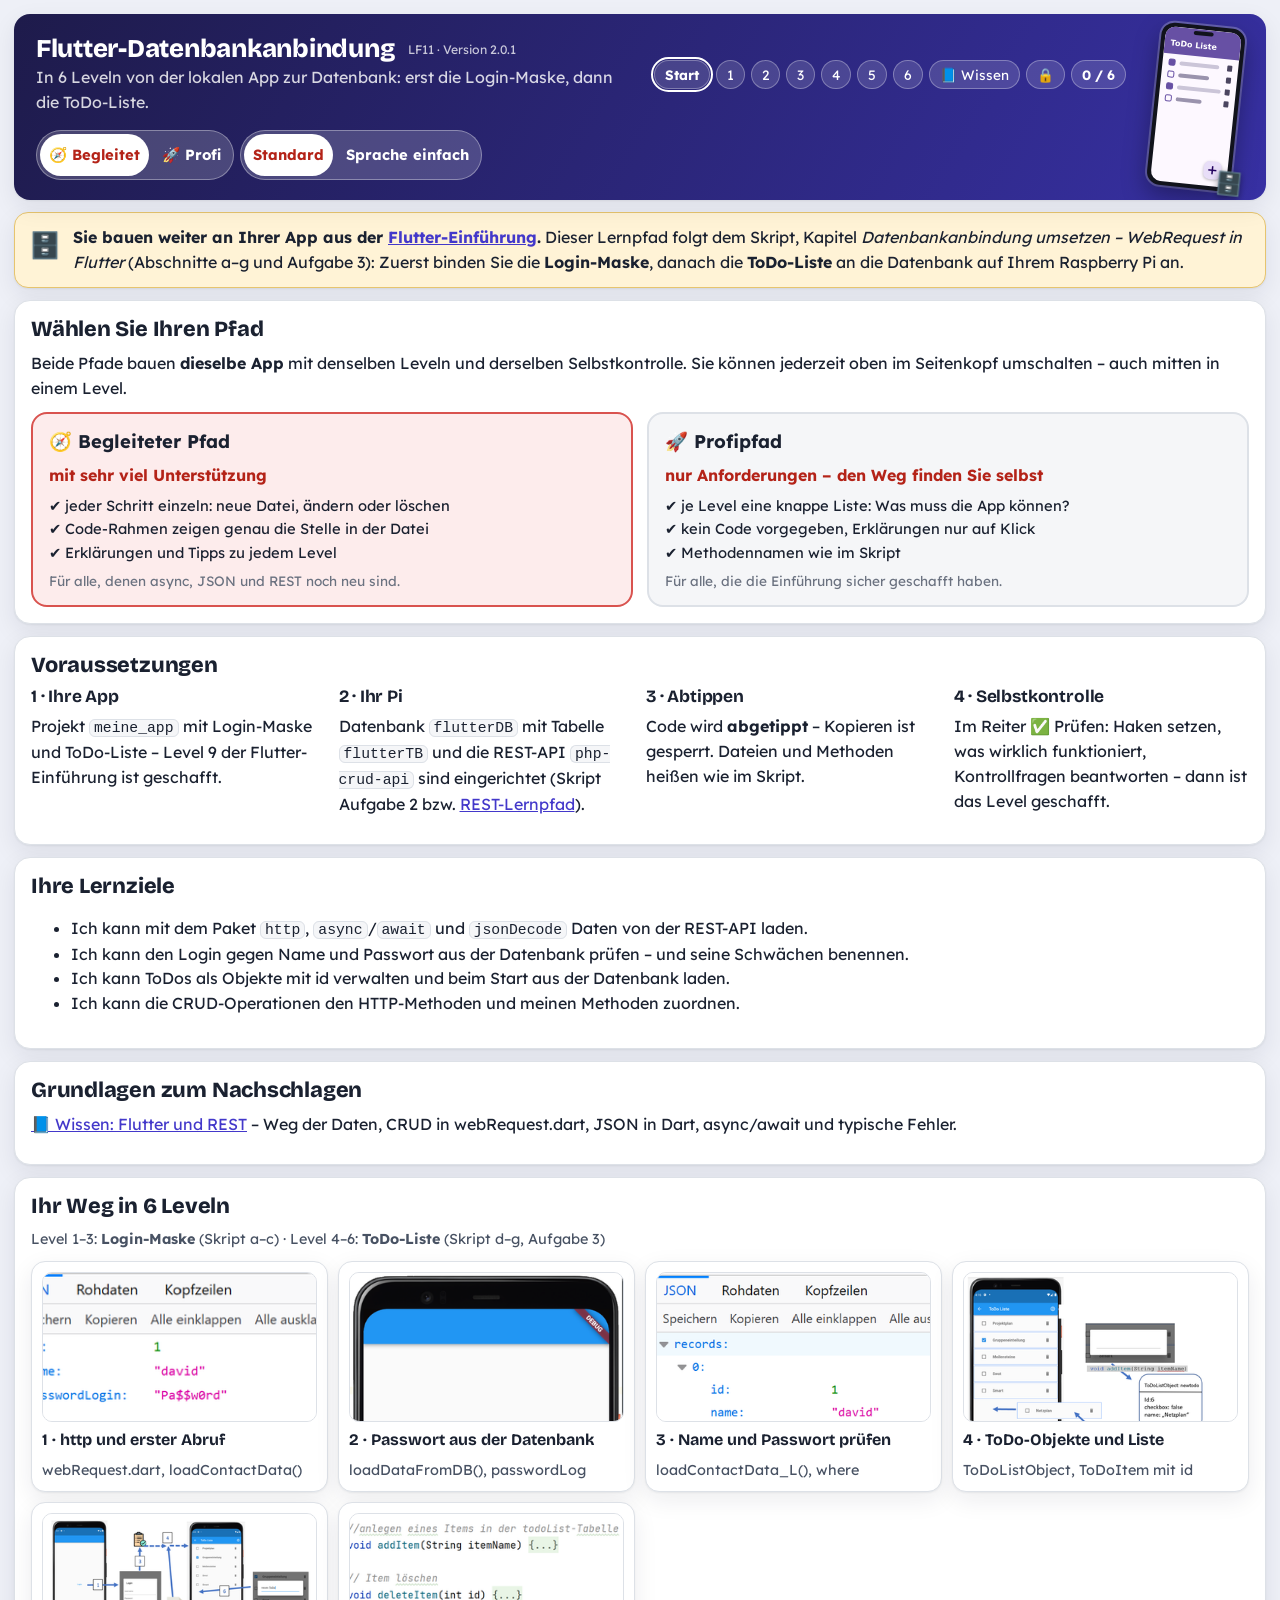
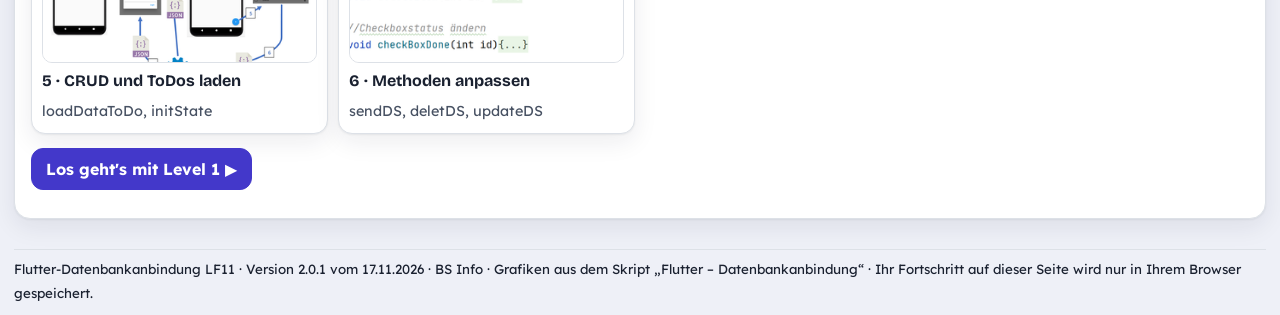
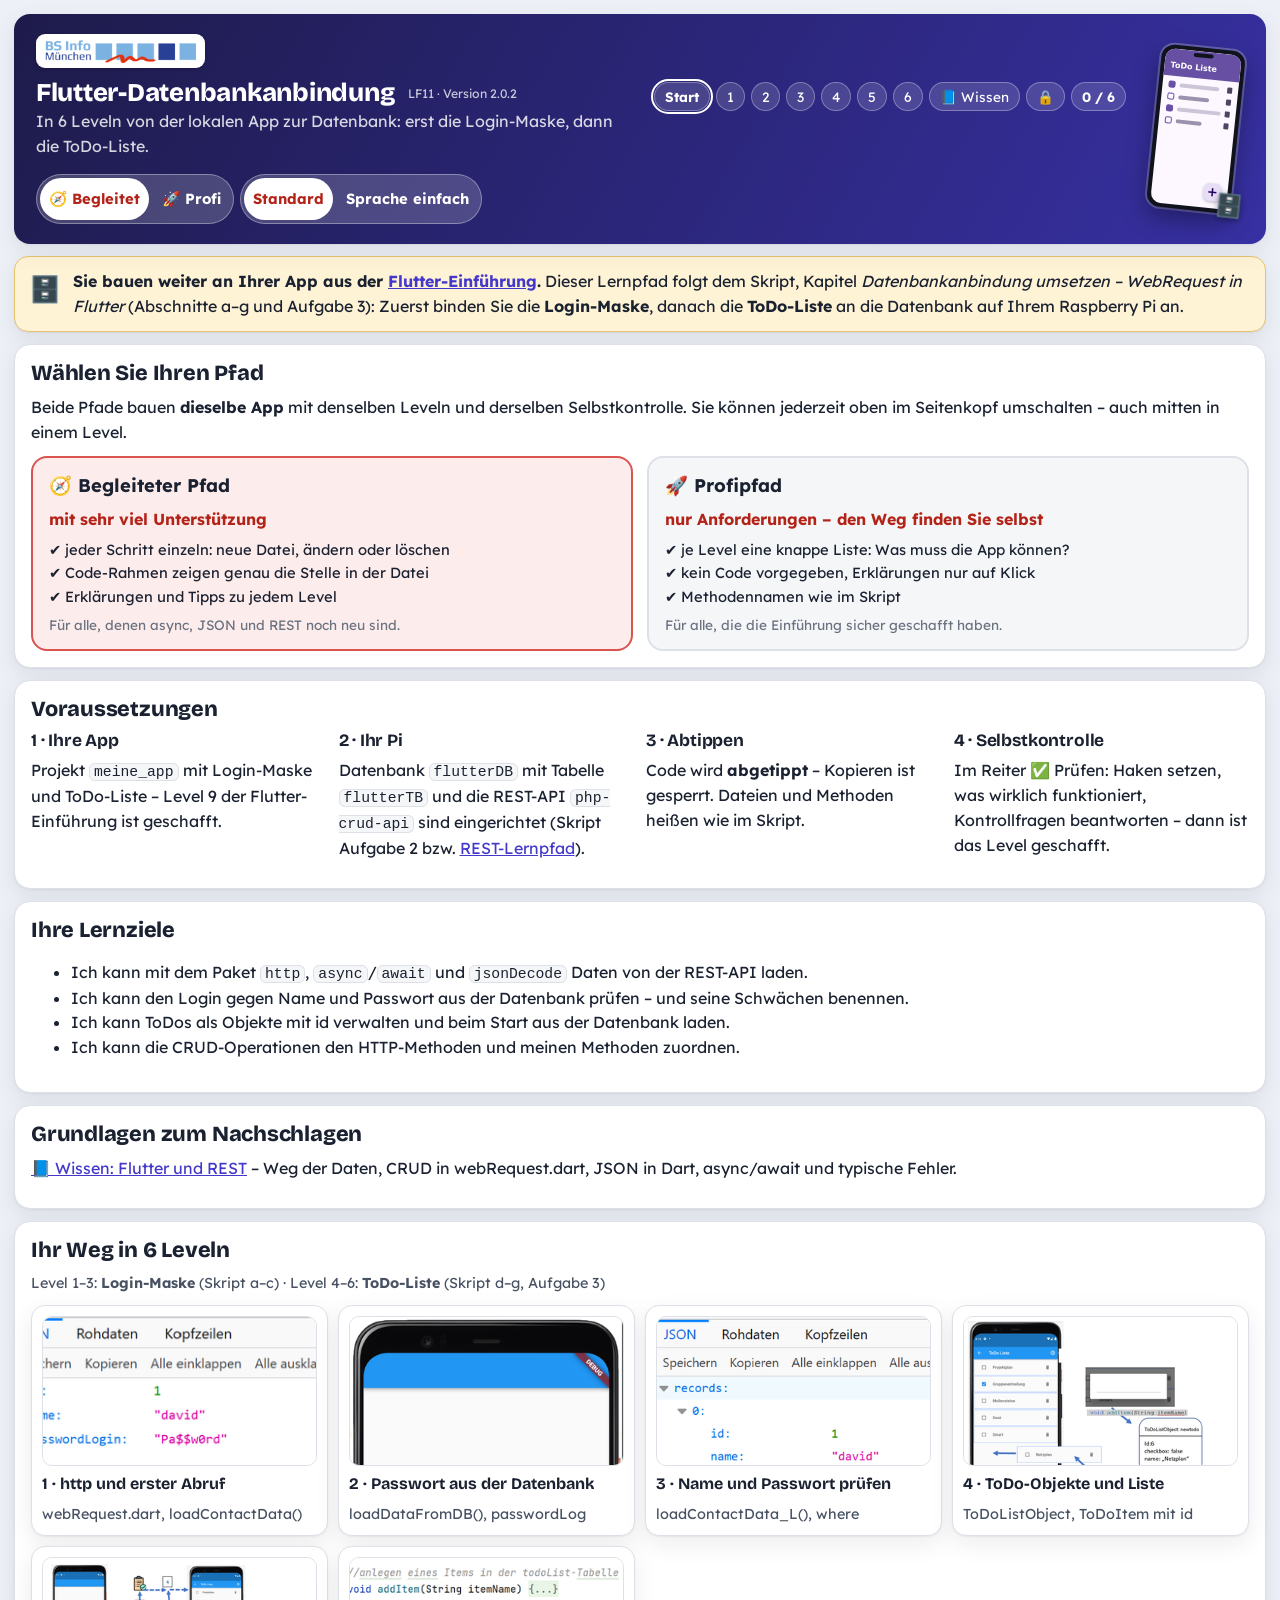
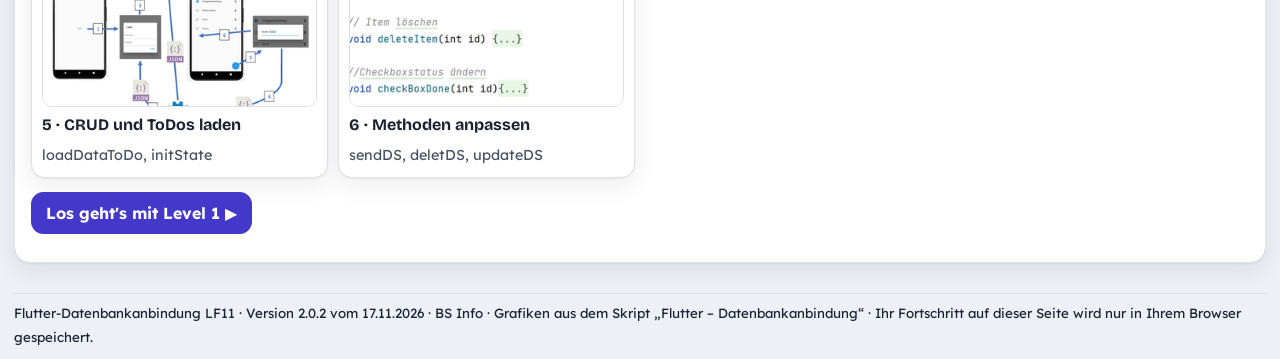
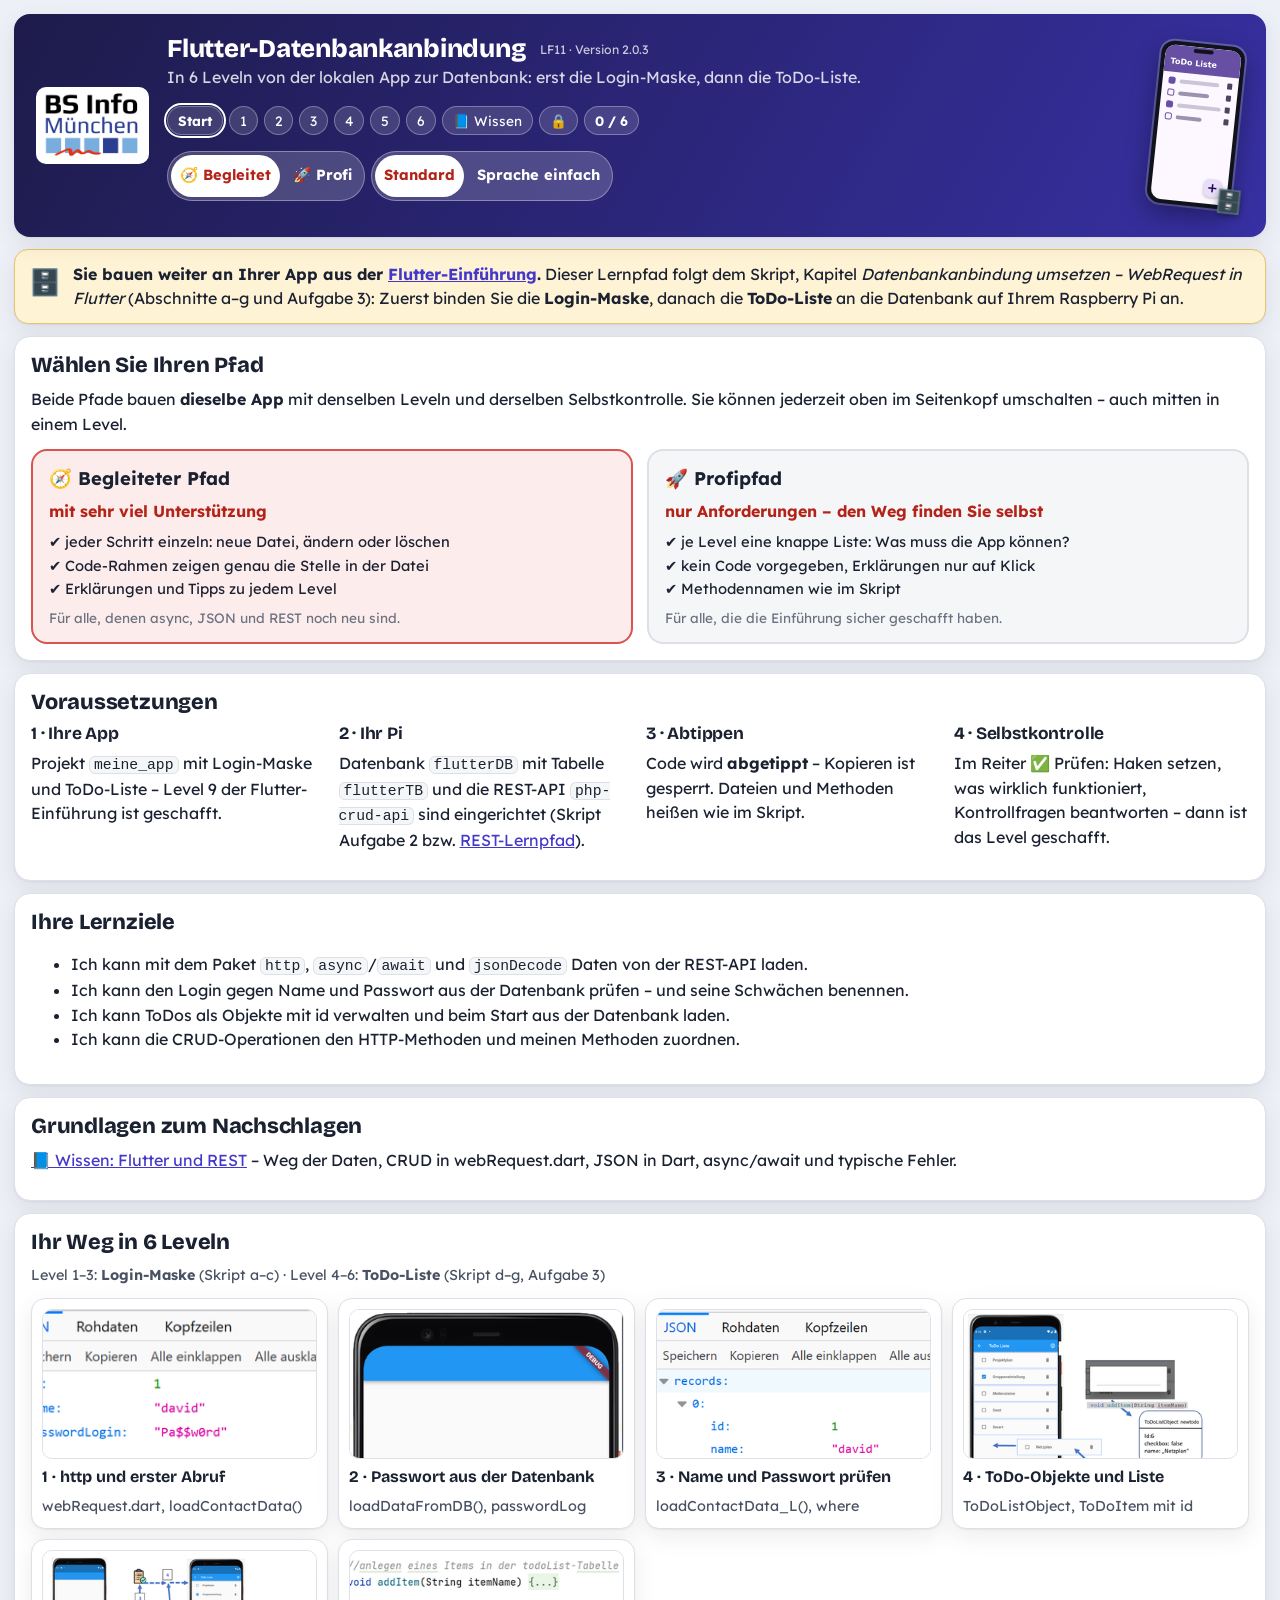
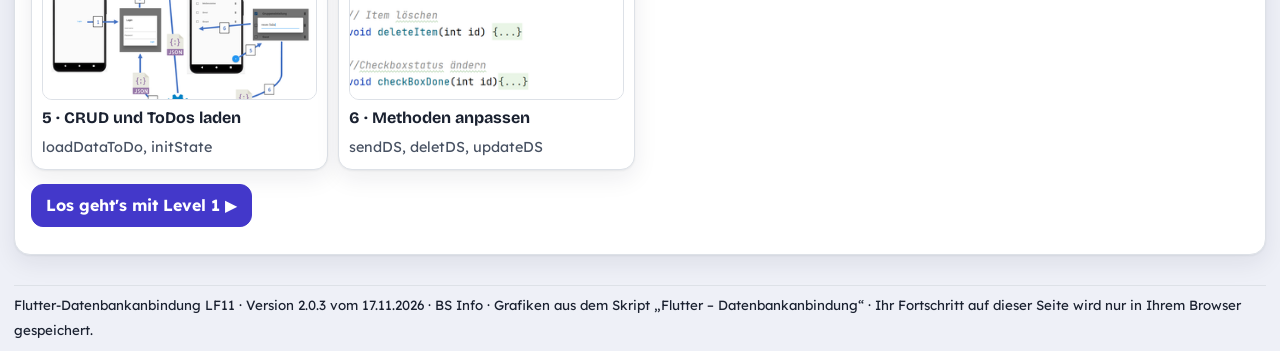
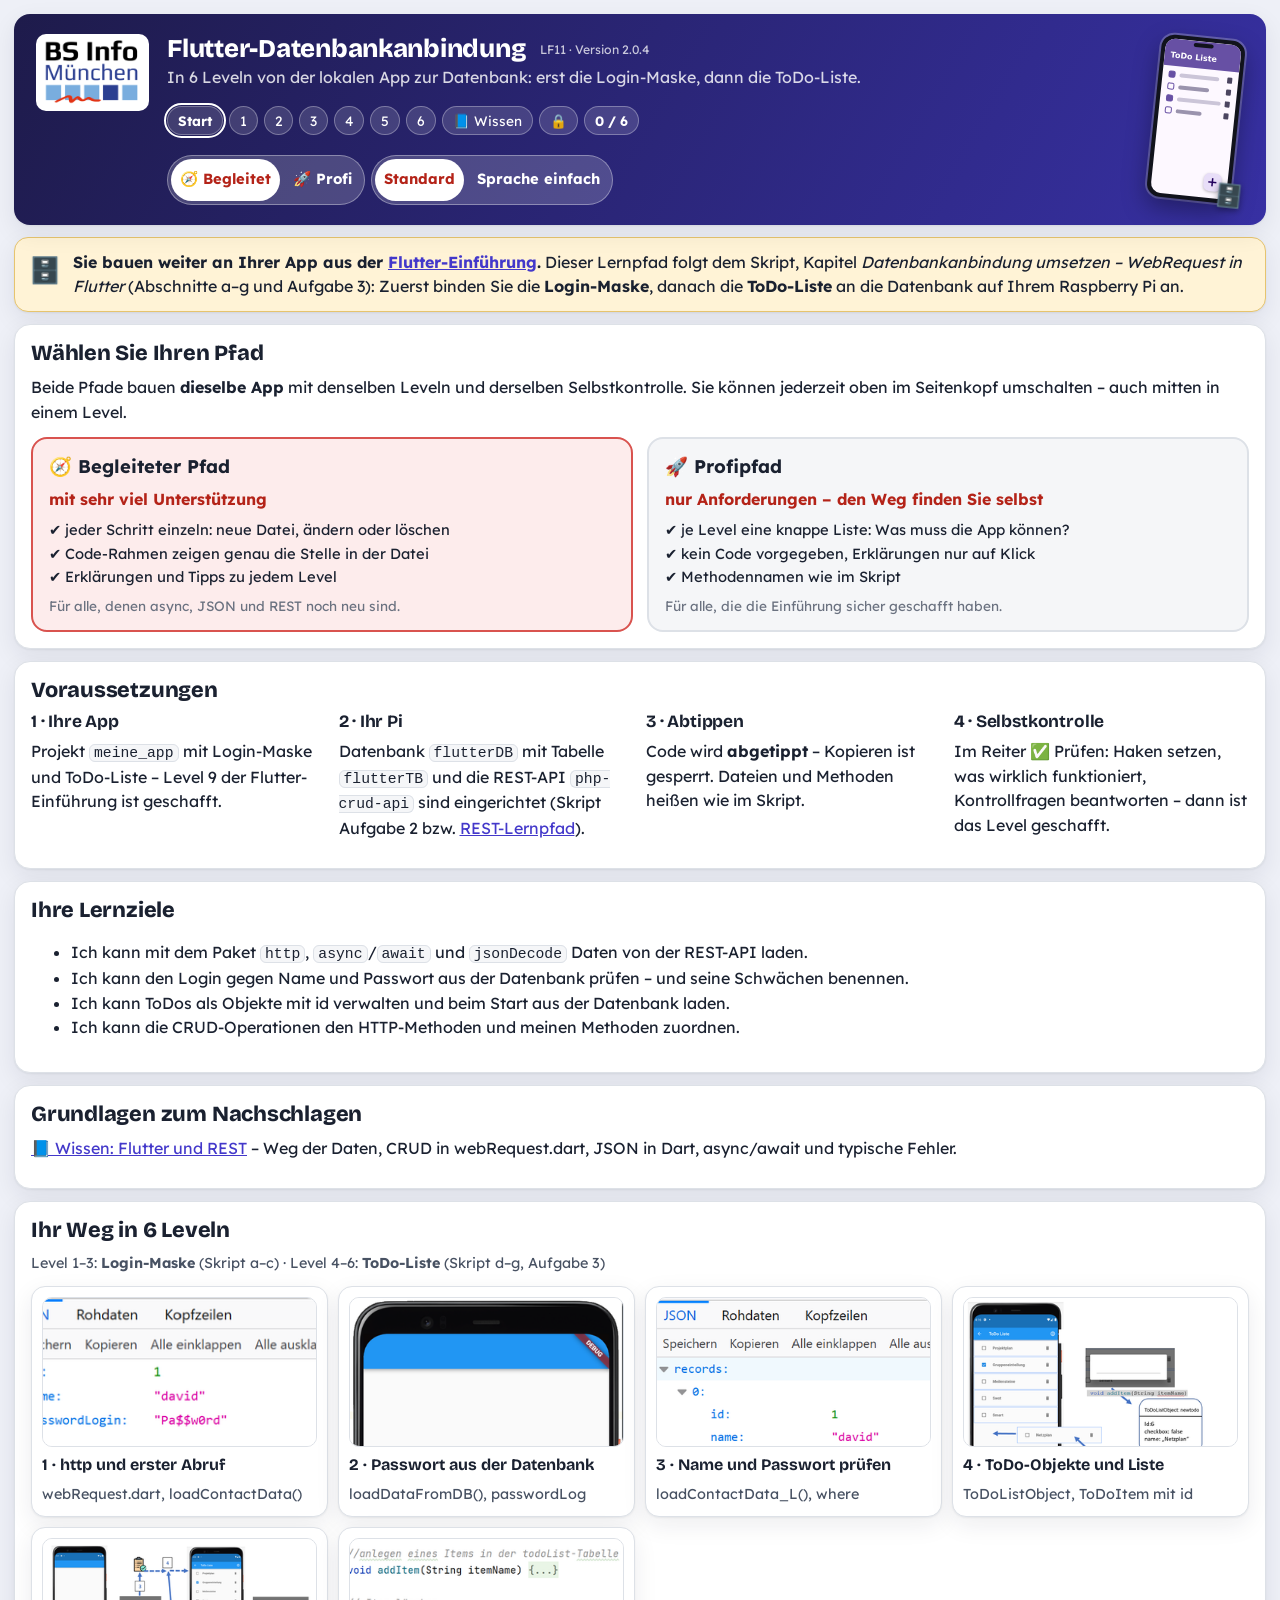
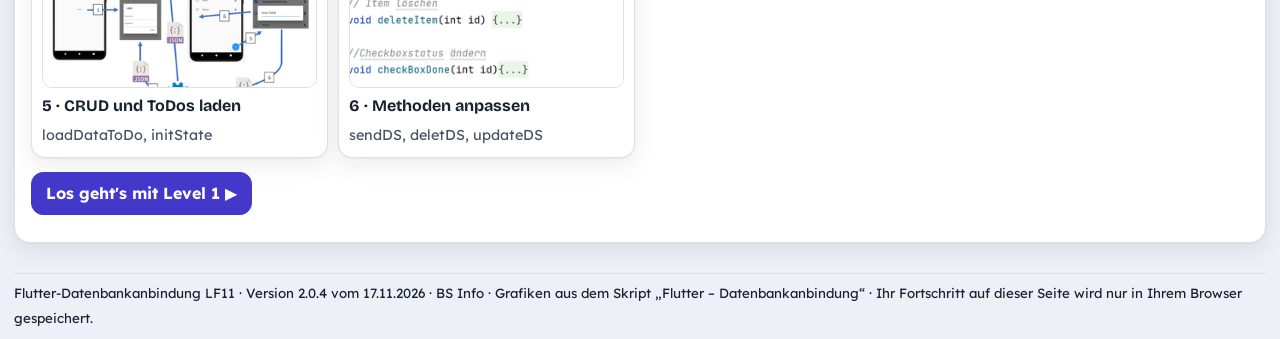
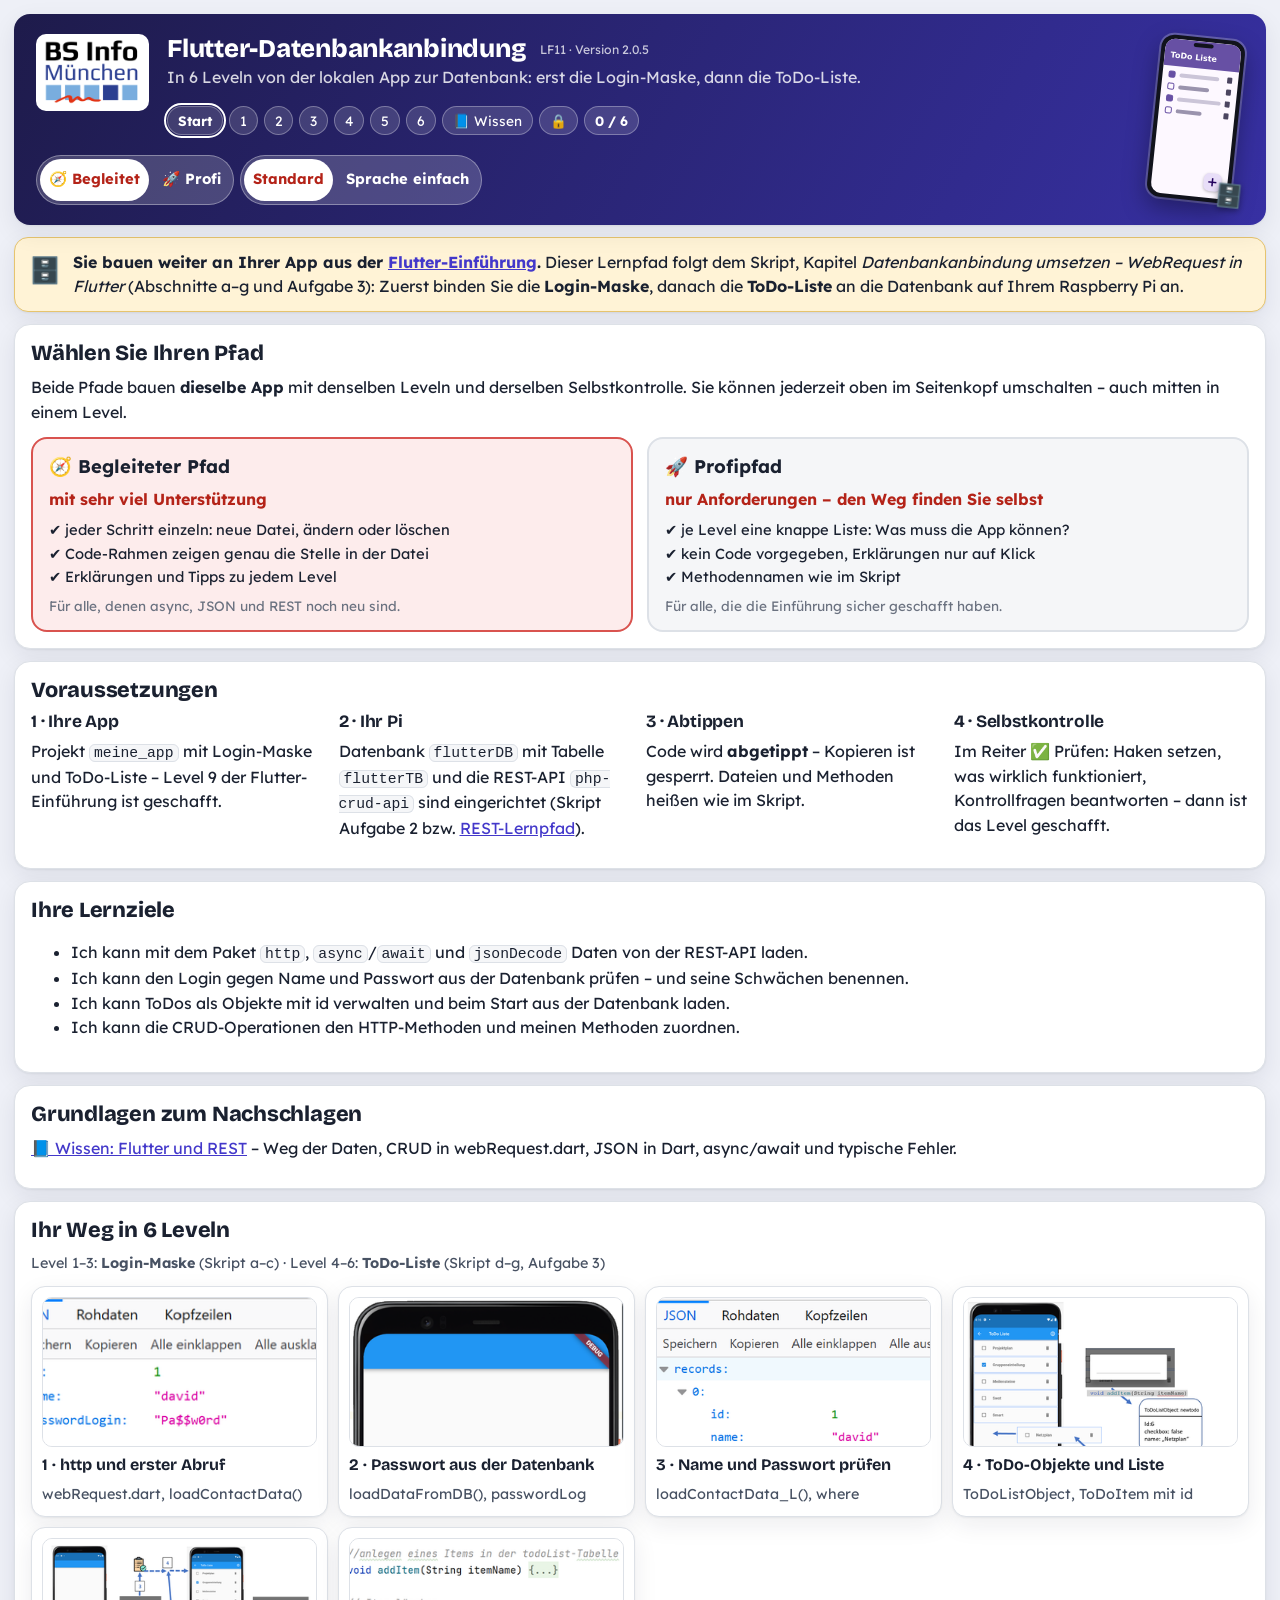
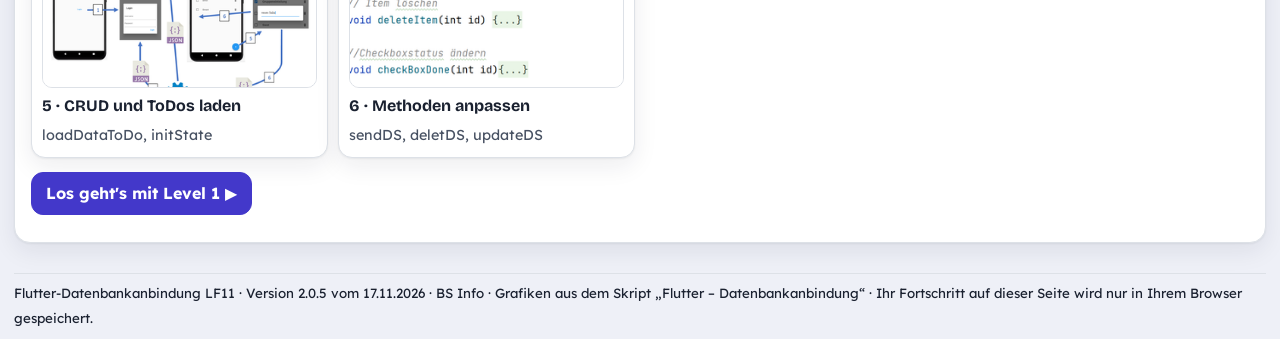
